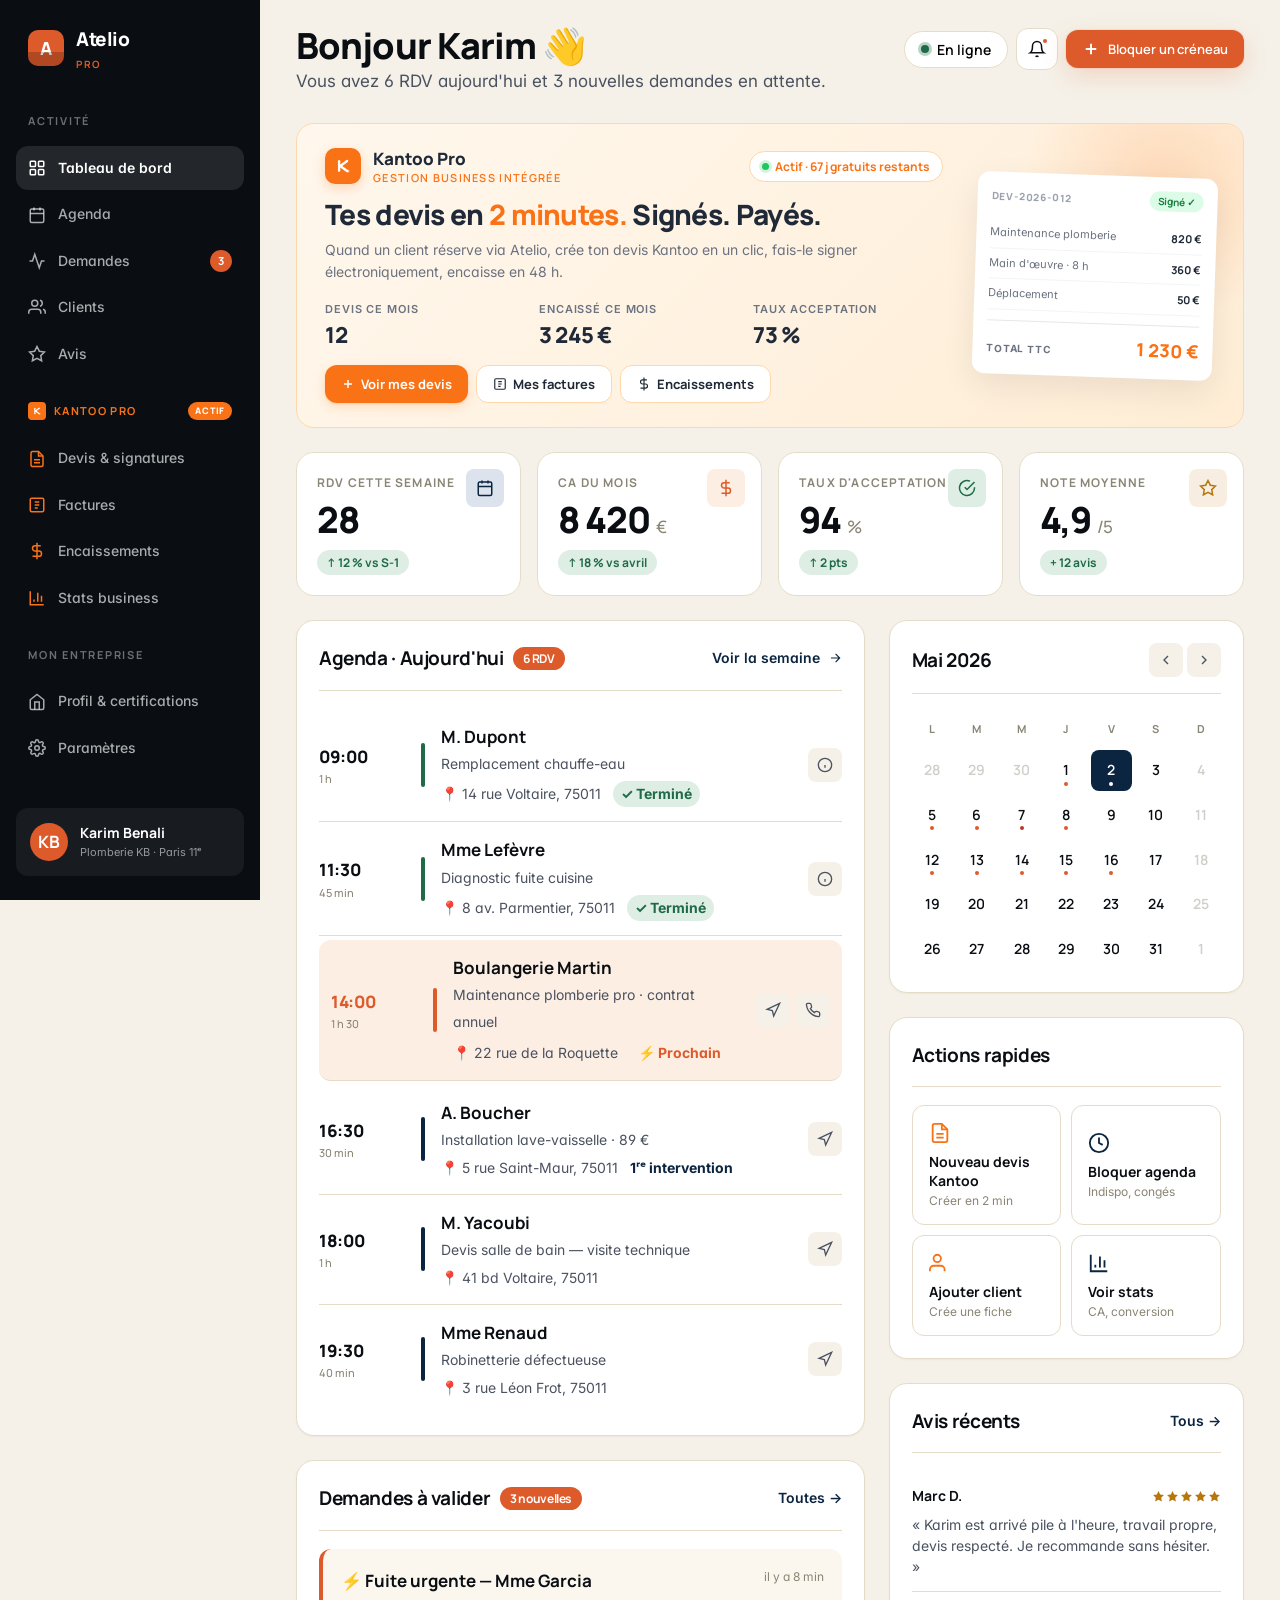
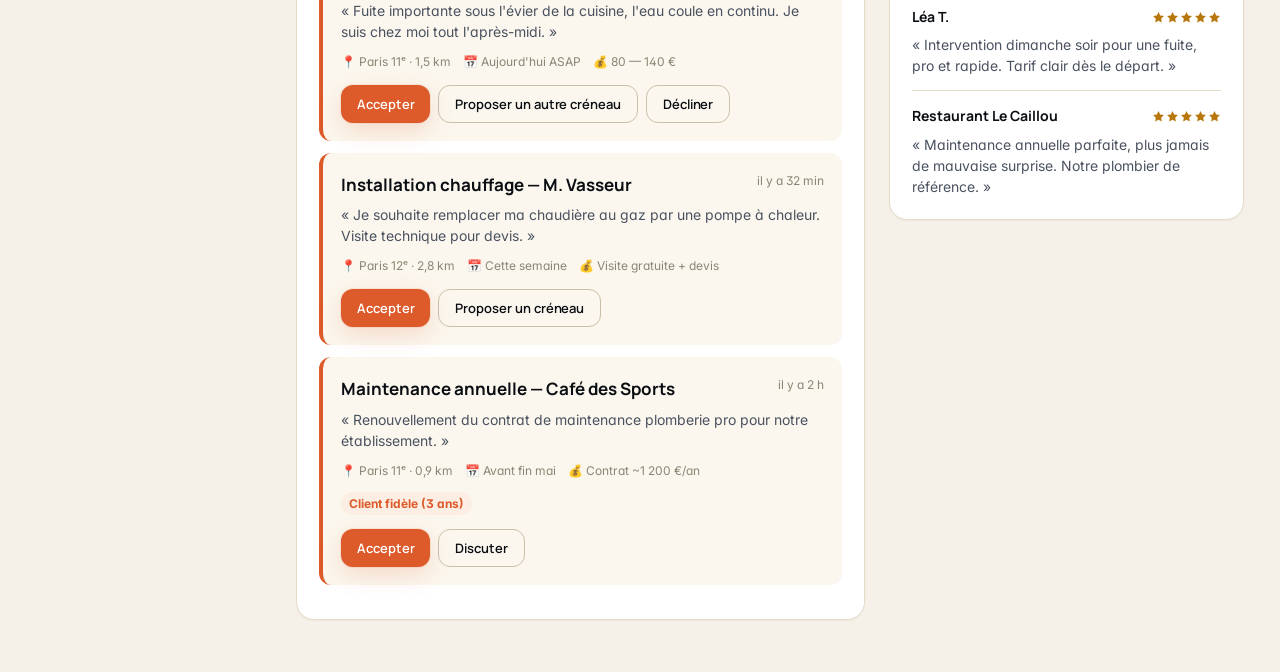
==== artisan.html @ ccecb1e1 "Add files via upload" ====
<!DOCTYPE html>
<html lang="fr">
<head>
  <meta charset="UTF-8">
  <meta name="viewport" content="width=device-width, initial-scale=1.0">
  <title>Tableau de bord · Plomberie KB · Atelio Pro</title>

  <link rel="stylesheet" href="styles.css">

  <link rel="icon" href="data:image/svg+xml,%3Csvg xmlns='http://www.w3.org/2000/svg' viewBox='0 0 32 32'%3E%3Crect width='32' height='32' rx='8' fill='%230B2440'/%3E%3Crect x='0' y='19' width='32' height='13' rx='0' fill='%23DD5A2A'/%3E%3Ctext x='16' y='22' font-family='sans-serif' font-size='18' font-weight='800' fill='white' text-anchor='middle'%3EA%3C/text%3E%3C/svg%3E">

  <style>
    /* ============================================================
       DASHBOARD ARTISAN V2 — design SaaS moderne 2026
       ============================================================ */
    body { background: var(--c-bg); }
    body::before { display: none; } /* Pas de grain sur dashboard */

    .pro-shell {
      display: grid;
      grid-template-columns: 260px 1fr;
      min-height: 100vh;
    }

    /* Sidebar pro — sombre, sophistiquée */
    .pro-sidebar {
      background: var(--c-text);
      color: rgba(255,255,255,0.85);
      padding: 24px 16px;
      position: sticky;
      top: 0;
      height: 100vh;
      overflow-y: auto;
      display: flex;
      flex-direction: column;
    }
    .pro-sidebar::-webkit-scrollbar { width: 6px; }
    .pro-sidebar::-webkit-scrollbar-track { background: rgba(255,255,255,0.03); }
    .pro-sidebar::-webkit-scrollbar-thumb { background: rgba(255,255,255,0.1); }

    .pro-logo {
      display: flex;
      align-items: center;
      gap: 12px;
      padding: 0 12px 24px;
      color: white;
      font-family: var(--font-head);
      font-weight: 800;
      font-size: var(--fs-lg);
      letter-spacing: -0.025em;
    }
    .pro-logo-mark {
      width: 36px;
      height: 36px;
      border-radius: 10px;
      background: var(--c-accent);
      display: grid;
      place-items: center;
      color: white;
      font-weight: 800;
      font-size: 18px;
      position: relative;
      overflow: hidden;
    }
    .pro-logo-mark::after {
      content: "";
      position: absolute;
      bottom: 0; left: 0; right: 0;
      height: 40%;
      background: rgba(0,0,0,0.2);
    }
    .pro-logo small {
      display: block;
      font-size: 10px;
      font-weight: 700;
      color: var(--c-accent);
      text-transform: uppercase;
      letter-spacing: 0.16em;
      margin-top: 2px;
    }

    .pro-nav { list-style: none; padding: 8px 0; }
    .pro-nav li a {
      display: flex;
      align-items: center;
      gap: 12px;
      padding: 11px 12px;
      border-radius: var(--r-md);
      color: rgba(255,255,255,0.65);
      font-size: var(--fs-sm);
      font-weight: 500;
      margin-bottom: 2px;
      transition: all var(--transition-fast);
      cursor: pointer;
    }
    .pro-nav li a:hover { background: rgba(255,255,255,0.06); color: white; }
    .pro-nav li a.active {
      background: rgba(255,255,255,0.1);
      color: white;
      font-weight: 600;
    }
    .pro-nav li a svg { width: 18px; height: 18px; flex-shrink: 0; }
    .pro-nav .pill-count {
      margin-left: auto;
      background: var(--c-accent);
      color: white;
      font-size: 11px;
      font-weight: 700;
      padding: 2px 8px;
      border-radius: var(--r-pill);
      font-family: var(--font-head);
    }

    .pro-nav-section {
      font-size: 11px;
      color: rgba(255,255,255,0.4);
      text-transform: uppercase;
      letter-spacing: 0.16em;
      padding: 16px 12px 8px;
      font-weight: 700;
      font-family: var(--font-head);
    }

    .pro-sidebar-footer {
      margin-top: auto;
      padding: 14px;
      background: rgba(255,255,255,0.06);
      border-radius: var(--r-md);
      display: flex;
      align-items: center;
      gap: 12px;
      cursor: pointer;
      transition: background var(--transition-fast);
    }
    .pro-sidebar-footer:hover { background: rgba(255,255,255,0.1); }
    .pro-sidebar-footer .avatar {
      width: 38px;
      height: 38px;
      background: var(--c-accent);
    }
    .pro-sidebar-footer .name {
      color: white;
      font-size: var(--fs-sm);
      font-weight: 700;
      font-family: var(--font-head);
    }
    .pro-sidebar-footer .company {
      color: rgba(255,255,255,0.55);
      font-size: 11px;
    }

    /* Main area */
    .pro-main {
      padding: 28px 36px;
      max-width: 1500px;
    }

    .pro-header {
      display: flex;
      justify-content: space-between;
      align-items: flex-start;
      margin-bottom: 28px;
      flex-wrap: wrap;
      gap: 16px;
    }
    .pro-header h1 {
      font-size: var(--fs-3xl);
      margin-bottom: 4px;
      letter-spacing: -0.025em;
    }
    .pro-header h1 .wave { font-family: var(--font-serif); font-style: normal; }
    .pro-header-sub { color: var(--c-text-soft); font-size: var(--fs-md); }

    .pro-header-actions { display: flex; gap: 8px; align-items: center; position: relative; }

    /* Status toggle */
    .pro-status-toggle {
      display: flex;
      align-items: center;
      gap: 8px;
      padding: 8px 16px;
      background: var(--c-surface);
      border: 1px solid var(--c-border);
      border-radius: var(--r-pill);
      font-size: var(--fs-sm);
      font-weight: 600;
      cursor: pointer;
      transition: all var(--transition-fast);
      font-family: var(--font-head);
    }
    .pro-status-toggle:hover { border-color: var(--c-success); }
    .pro-status-dot {
      width: 8px;
      height: 8px;
      border-radius: 50%;
      background: var(--c-success);
      position: relative;
    }
    .pro-status-dot::after {
      content: "";
      position: absolute;
      inset: -3px;
      border-radius: 50%;
      background: var(--c-success);
      opacity: 0.3;
      animation: pulse 2s ease-in-out infinite;
    }
    .pro-status-toggle.offline .pro-status-dot { background: var(--c-text-muted); }
    .pro-status-toggle.offline .pro-status-dot::after { display: none; }

    /* Notifications dropdown */
    .notif-btn {
      width: 42px;
      height: 42px;
      border-radius: var(--r-md);
      background: var(--c-surface);
      border: 1px solid var(--c-border);
      display: grid;
      place-items: center;
      cursor: pointer;
      position: relative;
      transition: all var(--transition-fast);
    }
    .notif-btn:hover { border-color: var(--c-primary); }
    .notif-btn svg { width: 18px; height: 18px; color: var(--c-text); }
    .notif-btn::after {
      content: "";
      position: absolute;
      top: 8px;
      right: 8px;
      width: 8px;
      height: 8px;
      background: var(--c-accent);
      border-radius: 50%;
      border: 2px solid var(--c-surface);
    }

    .notif-dropdown {
      position: absolute;
      top: 50px;
      right: 0;
      width: 360px;
      background: var(--c-surface);
      border: 1px solid var(--c-border);
      border-radius: var(--r-lg);
      box-shadow: var(--shadow-xl);
      padding: 8px;
      display: none;
      z-index: 50;
    }
    .notif-dropdown.open { display: block; animation: slideDown 200ms var(--ease); }
    @keyframes slideDown {
      from { opacity: 0; transform: translateY(-8px); }
      to { opacity: 1; transform: translateY(0); }
    }
    .notif-item {
      padding: 12px;
      border-radius: var(--r-sm);
      cursor: pointer;
      transition: background var(--transition-fast);
      display: flex;
      gap: 12px;
      align-items: flex-start;
    }
    .notif-item:hover { background: var(--c-bg); }
    .notif-icon {
      width: 32px; height: 32px;
      border-radius: 50%;
      background: var(--c-accent-soft);
      color: var(--c-accent);
      display: grid;
      place-items: center;
      flex-shrink: 0;
    }
    .notif-icon svg { width: 16px; height: 16px; }
    .notif-icon.success { background: var(--c-success-soft); color: var(--c-success); }
    .notif-icon.info { background: var(--c-primary-soft); color: var(--c-primary); }
    .notif-content { flex: 1; min-width: 0; }
    .notif-title { font-size: var(--fs-sm); font-weight: 600; }
    .notif-desc { font-size: 12px; color: var(--c-text-muted); }
    .notif-time { font-size: 11px; color: var(--c-text-muted); flex-shrink: 0; }
    .notif-divider { height: 1px; background: var(--c-border); margin: 4px; }
    .notif-footer {
      padding: 8px;
      text-align: center;
      font-size: var(--fs-sm);
      color: var(--c-primary);
      font-weight: 600;
      cursor: pointer;
      border-radius: var(--r-sm);
    }
    .notif-footer:hover { background: var(--c-bg); }

    /* KPI cards */
    .kpi-grid {
      display: grid;
      grid-template-columns: repeat(4, 1fr);
      gap: 16px;
      margin-bottom: 24px;
    }
    .kpi {
      background: var(--c-surface);
      border: 1px solid var(--c-border);
      border-radius: var(--r-lg);
      padding: 20px;
      position: relative;
      overflow: hidden;
      transition: all var(--transition-fast);
    }
    .kpi:hover { transform: translateY(-2px); box-shadow: var(--shadow-md); }
    .kpi-label {
      font-size: 12px;
      color: var(--c-text-muted);
      text-transform: uppercase;
      letter-spacing: 0.1em;
      font-weight: 700;
      margin-bottom: 8px;
      font-family: var(--font-head);
    }
    .kpi-value {
      font-family: var(--font-head);
      font-weight: 800;
      font-size: var(--fs-3xl);
      color: var(--c-text);
      line-height: 1.1;
      letter-spacing: -0.03em;
    }
    .kpi-value small {
      font-size: var(--fs-md);
      color: var(--c-text-muted);
      font-weight: 500;
      margin-left: 4px;
    }
    .kpi-trend {
      display: inline-flex;
      align-items: center;
      gap: 4px;
      margin-top: 10px;
      font-size: 12px;
      font-weight: 700;
      padding: 3px 10px;
      border-radius: var(--r-pill);
      font-family: var(--font-head);
    }
    .kpi-trend.up { color: var(--c-success); background: var(--c-success-soft); }
    .kpi-trend.down { color: var(--c-danger); background: rgba(184, 58, 42, 0.1); }
    .kpi-icon {
      position: absolute;
      top: 16px;
      right: 16px;
      width: 38px;
      height: 38px;
      border-radius: var(--r-sm);
      background: var(--c-primary-soft);
      color: var(--c-primary);
      display: grid;
      place-items: center;
    }
    .kpi-icon svg { width: 18px; height: 18px; }
    .kpi.accent .kpi-icon { background: var(--c-accent-soft); color: var(--c-accent); }
    .kpi.success .kpi-icon { background: var(--c-success-soft); color: var(--c-success); }
    .kpi.warning .kpi-icon { background: rgba(184, 119, 13, 0.12); color: var(--c-warning); }

    /* Two-col content */
    .pro-content {
      display: grid;
      grid-template-columns: 1.6fr 1fr;
      gap: 24px;
    }

    .panel {
      background: var(--c-surface);
      border: 1px solid var(--c-border);
      border-radius: var(--r-lg);
      padding: 22px;
      margin-bottom: 24px;
      box-shadow: var(--shadow-xs);
    }
    .panel-header {
      display: flex;
      justify-content: space-between;
      align-items: center;
      margin-bottom: 18px;
      padding-bottom: 16px;
      border-bottom: 1px solid var(--c-border);
    }
    .panel-title {
      font-family: var(--font-head);
      font-weight: 700;
      font-size: var(--fs-lg);
      display: flex;
      align-items: center;
      gap: 10px;
      letter-spacing: -0.02em;
    }
    .panel-title .badge {
      background: var(--c-accent);
      color: white;
      padding: 2px 10px;
      font-size: 12px;
      font-weight: 700;
      border-radius: var(--r-pill);
      font-family: var(--font-head);
    }

    /* Agenda timeline */
    .agenda-item {
      display: grid;
      grid-template-columns: 86px 4px 1fr auto;
      gap: 16px;
      align-items: center;
      padding: 14px 0;
      border-bottom: 1px solid var(--c-border);
      transition: padding var(--transition-fast);
    }
    .agenda-item:last-child { border-bottom: none; }
    .agenda-item:hover { padding-left: 8px; }
    .agenda-time {
      font-family: var(--font-head);
      font-weight: 800;
      color: var(--c-text);
      font-size: var(--fs-md);
      letter-spacing: -0.02em;
    }
    .agenda-time small {
      display: block;
      font-size: 11px;
      color: var(--c-text-muted);
      font-weight: 500;
      letter-spacing: normal;
    }
    .agenda-bar { width: 4px; background: var(--c-primary); border-radius: 2px; height: 44px; }
    .agenda-bar.urgent { background: var(--c-accent); }
    .agenda-bar.done { background: var(--c-success); }
    .agenda-info strong {
      display: block;
      font-size: var(--fs-md);
      font-family: var(--font-head);
    }
    .agenda-info span { color: var(--c-text-soft); font-size: var(--fs-sm); }
    .agenda-info .meta {
      display: flex;
      gap: 12px;
      margin-top: 4px;
      font-size: 12px;
      color: var(--c-text-muted);
      flex-wrap: wrap;
    }
    .agenda-info .meta span { display: inline-flex; align-items: center; gap: 4px; }
    .agenda-info .meta .done-tag {
      color: var(--c-success);
      font-weight: 700;
      background: var(--c-success-soft);
      padding: 2px 8px;
      border-radius: var(--r-pill);
    }
    .agenda-info .meta .next-tag {
      color: var(--c-accent);
      font-weight: 700;
      background: var(--c-accent-soft);
      padding: 2px 8px;
      border-radius: var(--r-pill);
    }
    .agenda-action { display: flex; gap: 6px; }
    .icon-btn {
      width: 34px;
      height: 34px;
      border-radius: var(--r-sm);
      background: var(--c-bg);
      color: var(--c-text-soft);
      display: grid;
      place-items: center;
      cursor: pointer;
      transition: all var(--transition-fast);
      border: 1px solid transparent;
    }
    .icon-btn:hover { background: var(--c-primary); color: white; transform: translateY(-1px); }
    .icon-btn svg { width: 16px; height: 16px; }

    .agenda-next {
      background: var(--c-accent-soft);
      border-radius: var(--r-md);
      padding-left: 12px !important;
      padding-right: 12px !important;
      margin: 4px 0;
    }
    .agenda-next .agenda-time { color: var(--c-accent); }

    /* Demandes entrantes */
    .request {
      padding: 18px;
      background: var(--c-surface-warm);
      border-radius: var(--r-md);
      margin-bottom: 12px;
      border-left: 4px solid var(--c-accent);
      transition: all var(--transition-fast);
    }
    .request.removing {
      transform: translateX(-100%);
      opacity: 0;
      max-height: 0;
      padding-top: 0;
      padding-bottom: 0;
      margin: 0;
    }
    .request-header {
      display: flex;
      justify-content: space-between;
      gap: 12px;
      margin-bottom: 6px;
    }
    .request-title { font-family: var(--font-head); font-weight: 700; font-size: var(--fs-md); }
    .request-time { font-size: 12px; color: var(--c-text-muted); white-space: nowrap; }
    .request-detail { color: var(--c-text-soft); font-size: var(--fs-sm); margin-bottom: 10px; line-height: 1.5; }
    .request-meta {
      display: flex;
      gap: 12px;
      font-size: 12px;
      color: var(--c-text-muted);
      margin-bottom: 14px;
      flex-wrap: wrap;
    }
    .request-meta span { display: inline-flex; align-items: center; gap: 4px; }
    .request-meta .loyal { color: var(--c-accent); font-weight: 700; background: var(--c-accent-soft); padding: 2px 8px; border-radius: var(--r-pill); }
    .request-actions { display: flex; gap: 8px; flex-wrap: wrap; }

    /* Mini calendar */
    .mini-cal-grid {
      display: grid;
      grid-template-columns: repeat(7, 1fr);
      gap: 4px;
    }
    .mini-cal-head {
      text-align: center;
      font-size: 11px;
      color: var(--c-text-muted);
      font-weight: 700;
      text-transform: uppercase;
      padding: 8px 0;
      font-family: var(--font-head);
    }
    .mini-cal-day {
      aspect-ratio: 1;
      display: grid;
      place-items: center;
      border-radius: var(--r-sm);
      font-size: var(--fs-sm);
      font-weight: 600;
      cursor: pointer;
      position: relative;
      transition: all var(--transition-fast);
      font-family: var(--font-head);
    }
    .mini-cal-day:hover { background: var(--c-bg); transform: scale(1.05); }
    .mini-cal-day.today { background: var(--c-primary); color: white; }
    .mini-cal-day.today:hover { background: var(--c-primary-hover); }
    .mini-cal-day.muted { color: var(--c-text-muted); opacity: 0.4; }
    .mini-cal-day.has-rdv::after {
      content: "";
      position: absolute;
      bottom: 5px;
      width: 4px;
      height: 4px;
      border-radius: 50%;
      background: var(--c-accent);
    }
    .mini-cal-day.today.has-rdv::after { background: white; }
    .mini-cal-day.full::after { background: var(--c-danger); }

    /* Reviews */
    .review {
      padding: 14px 0;
      border-bottom: 1px solid var(--c-border);
    }
    .review:last-child { border-bottom: none; padding-bottom: 0; }
    .review:first-child { padding-top: 0; }
    .review-header {
      display: flex;
      justify-content: space-between;
      align-items: center;
      margin-bottom: 6px;
    }
    .review-author { font-weight: 700; font-size: var(--fs-sm); font-family: var(--font-head); }
    .review-stars { display: flex; gap: 1px; color: var(--c-warning); }
    .review-stars svg { width: 13px; height: 13px; fill: currentColor; }
    .review-text { color: var(--c-text-soft); font-size: var(--fs-sm); line-height: 1.5; }

    /* Quick actions */
    .quick-actions {
      display: grid;
      grid-template-columns: repeat(2, 1fr);
      gap: 10px;
    }
    .qa-btn {
      padding: 16px;
      border: 1px solid var(--c-border);
      border-radius: var(--r-md);
      background: var(--c-surface);
      cursor: pointer;
      transition: all var(--transition-fast);
      text-align: left;
      font-family: var(--font-body);
    }
    .qa-btn:hover {
      border-color: var(--c-primary);
      transform: translateY(-2px);
      box-shadow: var(--shadow-sm);
      background: var(--c-bg);
    }
    .qa-btn svg { width: 22px; height: 22px; color: var(--c-primary); margin-bottom: 8px; }
    .qa-btn strong {
      display: block;
      font-size: var(--fs-sm);
      margin-bottom: 2px;
      font-family: var(--font-head);
      color: var(--c-text);
    }
    .qa-btn span { color: var(--c-text-muted); font-size: 12px; }

    /* Modal "bloquer un créneau" */
    .modal-overlay {
      position: fixed;
      inset: 0;
      background: rgba(10, 14, 19, 0.6);
      backdrop-filter: blur(8px);
      z-index: 100;
      display: none;
      align-items: center;
      justify-content: center;
      padding: 24px;
    }
    .modal-overlay.open { display: flex; animation: fadeIn 200ms var(--ease); }
    @keyframes fadeIn { from { opacity: 0; } to { opacity: 1; } }

    .modal {
      background: var(--c-surface);
      border-radius: var(--r-xl);
      max-width: 500px;
      width: 100%;
      max-height: 90vh;
      overflow-y: auto;
      box-shadow: var(--shadow-xl);
      animation: slideUp 300ms var(--ease-spring);
      padding: 32px;
    }
    @keyframes slideUp {
      from { transform: translateY(40px); opacity: 0; }
      to { transform: translateY(0); opacity: 1; }
    }

    .modal h3 {
      font-size: var(--fs-2xl);
      letter-spacing: -0.025em;
      margin-bottom: 8px;
    }
    .modal .modal-subtitle { color: var(--c-text-soft); margin-bottom: 24px; }

    .form-group { margin-bottom: 16px; }
    .form-group label {
      display: block;
      font-weight: 600;
      font-size: var(--fs-sm);
      margin-bottom: 6px;
      color: var(--c-text);
      font-family: var(--font-head);
    }
    .form-group input,
    .form-group textarea,
    .form-group select {
      width: 100%;
      padding: 12px 14px;
      border: 1px solid var(--c-border);
      border-radius: var(--r-md);
      background: var(--c-surface);
      font-size: var(--fs-md);
      transition: all var(--transition-fast);
    }
    .form-group input:focus,
    .form-group textarea:focus,
    .form-group select:focus {
      border-color: var(--c-primary);
      outline: none;
      box-shadow: 0 0 0 3px var(--c-primary-soft);
    }
    .form-row { display: grid; grid-template-columns: 1fr 1fr; gap: 12px; }

    .modal-actions {
      display: flex;
      gap: 12px;
      justify-content: flex-end;
      margin-top: 24px;
      padding-top: 20px;
      border-top: 1px solid var(--c-border);
    }

    /* Demo banner */
    .demo-banner {
      background: var(--c-text);
      color: white;
      padding: 8px 16px;
      text-align: center;
      font-size: 12px;
      font-weight: 500;
    }
    .demo-banner strong { color: var(--c-accent); }

    /* Responsive */
    @media (max-width: 1100px) {
      .pro-shell { grid-template-columns: 1fr; }
      .pro-sidebar { position: static; height: auto; flex-direction: column; }
      .pro-sidebar-footer { margin-top: 16px; }
      .kpi-grid { grid-template-columns: repeat(2, 1fr); }
      .pro-content { grid-template-columns: 1fr; }
      .pro-main { padding: 20px; }
    }

    /* ============================================================
       KANTOO PRO — module gestion intégré (devis, factures, paiements)
       Marque distincte mais cohérente : orange Kantoo #F97316
       ============================================================ */
    :root {
      --kantoo-orange: #F97316;
      --kantoo-orange-hover: #EA580C;
      --kantoo-orange-soft: #FFF7ED;
      --kantoo-dark: #1F2937;
    }

    /* Logo Kantoo (K stylisé) */
    .kantoo-mark {
      width: 28px;
      height: 28px;
      border-radius: 8px;
      background: var(--kantoo-orange);
      display: grid;
      place-items: center;
      flex-shrink: 0;
      position: relative;
    }
    .kantoo-mark svg { width: 18px; height: 18px; }

    .kantoo-logo {
      display: inline-flex;
      align-items: center;
      gap: 8px;
      font-family: var(--font-head);
      font-weight: 800;
      font-size: 15px;
      color: var(--kantoo-dark);
      letter-spacing: -0.025em;
    }

    /* Section header dans la sidebar (avec logo Kantoo) */
    .pro-nav-section.kantoo {
      display: flex;
      align-items: center;
      gap: 8px;
      color: var(--kantoo-orange);
      letter-spacing: 0.12em;
      padding: 16px 12px 8px;
      font-weight: 700;
    }
    .pro-nav-section.kantoo .kantoo-mark {
      width: 18px;
      height: 18px;
      border-radius: 4px;
    }
    .pro-nav-section.kantoo .kantoo-mark svg { width: 12px; height: 12px; }
    .pro-nav-section.kantoo .badge-active {
      margin-left: auto;
      background: var(--kantoo-orange);
      color: white;
      font-size: 9px;
      font-weight: 800;
      padding: 2px 7px;
      border-radius: var(--r-pill);
      letter-spacing: 0.08em;
    }

    /* Items de nav Kantoo : petit liseré orange */
    .pro-nav li.kantoo-item a {
      position: relative;
    }
    .pro-nav li.kantoo-item a:hover {
      background: rgba(249, 115, 22, 0.1);
    }
    .pro-nav li.kantoo-item a svg.icon-main {
      color: var(--kantoo-orange);
    }
    .pro-nav li.kantoo-item a .ext-icon {
      width: 12px;
      height: 12px;
      margin-left: auto;
      color: rgba(255,255,255,0.4);
      flex-shrink: 0;
    }

    /* Hero card Kantoo Pro */
    .kantoo-hero {
      background: linear-gradient(135deg, #FFF7ED 0%, #FFEDD5 100%);
      border: 1px solid #FED7AA;
      border-radius: var(--r-lg);
      padding: 24px 28px;
      margin-bottom: 24px;
      position: relative;
      overflow: hidden;
    }
    .kantoo-hero::before {
      content: "";
      position: absolute;
      top: -80px;
      right: -60px;
      width: 280px;
      height: 280px;
      background: radial-gradient(circle, rgba(249, 115, 22, 0.18), transparent 70%);
      pointer-events: none;
    }

    .kantoo-hero-grid {
      display: grid;
      grid-template-columns: 1.5fr auto;
      gap: 32px;
      align-items: center;
      position: relative;
    }

    .kantoo-hero-header {
      display: flex;
      align-items: center;
      gap: 12px;
      margin-bottom: 14px;
    }
    .kantoo-hero-header .kantoo-mark {
      width: 36px;
      height: 36px;
      border-radius: 10px;
      box-shadow: 0 4px 12px rgba(249, 115, 22, 0.25);
    }
    .kantoo-hero-header .kantoo-mark svg { width: 22px; height: 22px; }
    .kantoo-hero-header .kantoo-title {
      font-family: var(--font-head);
      font-weight: 800;
      font-size: var(--fs-md);
      color: var(--kantoo-dark);
      line-height: 1.2;
    }
    .kantoo-hero-header .kantoo-title small {
      display: block;
      font-size: 11px;
      font-weight: 600;
      color: var(--kantoo-orange);
      text-transform: uppercase;
      letter-spacing: 0.12em;
      margin-top: 2px;
    }
    .kantoo-active-badge {
      margin-left: auto;
      display: inline-flex;
      align-items: center;
      gap: 6px;
      background: white;
      border: 1px solid #FED7AA;
      color: var(--kantoo-orange);
      padding: 5px 12px;
      border-radius: var(--r-pill);
      font-size: 12px;
      font-weight: 700;
      font-family: var(--font-head);
    }
    .kantoo-active-badge .dot {
      width: 7px;
      height: 7px;
      background: #22C55E;
      border-radius: 50%;
      box-shadow: 0 0 0 3px rgba(34, 197, 94, 0.2);
    }

    .kantoo-hero h3 {
      font-family: var(--font-head);
      font-weight: 800;
      font-size: var(--fs-2xl);
      color: var(--kantoo-dark);
      letter-spacing: -0.025em;
      line-height: 1.15;
      margin-bottom: 8px;
    }
    .kantoo-hero h3 .accent { color: var(--kantoo-orange); }
    .kantoo-hero p {
      color: #6B7280;
      font-size: var(--fs-sm);
      margin-bottom: 18px;
    }

    .kantoo-mini-stats {
      display: flex;
      gap: 24px;
      margin-bottom: 18px;
    }
    .kantoo-mini-stat {
      flex: 1;
    }
    .kantoo-mini-stat-label {
      font-size: 11px;
      color: #6B7280;
      text-transform: uppercase;
      letter-spacing: 0.08em;
      font-weight: 600;
      margin-bottom: 4px;
    }
    .kantoo-mini-stat-value {
      font-family: var(--font-head);
      font-weight: 800;
      font-size: var(--fs-xl);
      color: var(--kantoo-dark);
      letter-spacing: -0.02em;
      line-height: 1.1;
    }

    .kantoo-actions {
      display: flex;
      gap: 8px;
      flex-wrap: wrap;
    }
    .kantoo-btn {
      display: inline-flex;
      align-items: center;
      gap: 6px;
      padding: 9px 16px;
      border-radius: var(--r-md);
      font-family: var(--font-head);
      font-weight: 700;
      font-size: 13px;
      cursor: pointer;
      transition: all var(--transition-fast);
      border: none;
      text-decoration: none;
    }
    .kantoo-btn-primary {
      background: var(--kantoo-orange);
      color: white;
      box-shadow: 0 1px 2px rgba(249, 115, 22, 0.2), 0 4px 12px rgba(249, 115, 22, 0.18);
    }
    .kantoo-btn-primary:hover {
      background: var(--kantoo-orange-hover);
      color: white;
      transform: translateY(-1px);
    }
    .kantoo-btn-ghost {
      background: white;
      color: var(--kantoo-dark);
      border: 1px solid #FED7AA;
    }
    .kantoo-btn-ghost:hover {
      background: var(--kantoo-orange-soft);
      color: var(--kantoo-orange);
      border-color: var(--kantoo-orange);
    }
    .kantoo-btn svg { width: 14px; height: 14px; }

    /* Mockup right side : aperçu d'un devis Kantoo */
    .kantoo-hero-mockup {
      background: white;
      border-radius: var(--r-md);
      padding: 14px;
      box-shadow: 0 12px 32px rgba(0, 0, 0, 0.08);
      width: 240px;
      transform: rotate(2deg);
      transition: transform var(--transition);
    }
    .kantoo-hero-mockup:hover { transform: rotate(0deg); }
    .kantoo-mockup-header {
      display: flex;
      justify-content: space-between;
      align-items: center;
      margin-bottom: 12px;
    }
    .kantoo-mockup-id {
      font-family: var(--font-head);
      font-size: 10px;
      font-weight: 800;
      color: #9CA3AF;
      letter-spacing: 0.08em;
    }
    .kantoo-mockup-status {
      background: #DCFCE7;
      color: #15803D;
      font-size: 10px;
      font-weight: 700;
      padding: 2px 8px;
      border-radius: var(--r-pill);
      font-family: var(--font-head);
    }
    .kantoo-mockup-line {
      display: flex;
      justify-content: space-between;
      padding: 6px 0;
      font-size: 11px;
      border-bottom: 1px solid #F3F4F6;
    }
    .kantoo-mockup-line:last-child { border-bottom: none; }
    .kantoo-mockup-line span:first-child { color: #6B7280; }
    .kantoo-mockup-line span:last-child { font-weight: 700; color: var(--kantoo-dark); font-family: var(--font-head); }
    .kantoo-mockup-total {
      margin-top: 10px;
      padding-top: 10px;
      border-top: 1px solid #E5E7EB;
      display: flex;
      justify-content: space-between;
      align-items: baseline;
    }
    .kantoo-mockup-total span:first-child { font-size: 10px; color: #6B7280; text-transform: uppercase; letter-spacing: 0.08em; font-weight: 700; }
    .kantoo-mockup-total span:last-child {
      font-family: var(--font-head);
      font-weight: 800;
      font-size: 18px;
      color: var(--kantoo-orange);
    }

    /* Bridge note — explique la connexion Atelio → Kantoo */
    .bridge-note {
      display: inline-flex;
      align-items: center;
      gap: 8px;
      background: var(--c-surface);
      border: 1px solid var(--c-border);
      padding: 6px 14px;
      border-radius: var(--r-pill);
      font-size: 12px;
      color: var(--c-text-soft);
      margin-bottom: 16px;
    }
    .bridge-note strong { color: var(--c-text); font-family: var(--font-head); }
    .bridge-note .arrow {
      width: 16px;
      height: 16px;
      color: var(--kantoo-orange);
    }

    @media (max-width: 900px) {
      .kantoo-hero { padding: 20px; }
      .kantoo-hero-grid { grid-template-columns: 1fr; gap: 20px; }
      .kantoo-hero-mockup { transform: none; width: 100%; max-width: 280px; margin: 0 auto; }
      .kantoo-mini-stats { gap: 16px; }
    }

    /* ============================================================
       SYSTÈME DE VUES — switching entre Atelio dashboard et pages Kantoo
       ============================================================ */
    .view { display: none; }
    .view.active { display: block; animation: viewFade 240ms var(--ease); }
    @keyframes viewFade {
      from { opacity: 0; transform: translateY(8px); }
      to { opacity: 1; transform: translateY(0); }
    }

    /* ============================================================
       PAGES KANTOO — devis, factures, paiements, stats
       Recopiées depuis app/(dashboard)/*/page.tsx, en HTML statique
       ============================================================ */

    .k-page {
      max-width: 1100px;
      margin: 0 auto;
    }

    .k-page-header {
      display: flex;
      justify-content: space-between;
      align-items: flex-start;
      gap: 16px;
      margin-bottom: 24px;
      flex-wrap: wrap;
    }
    .k-page-header h1 {
      font-family: var(--font-head);
      font-weight: 800;
      font-size: var(--fs-3xl);
      color: var(--kantoo-dark);
      letter-spacing: -0.025em;
      margin-bottom: 4px;
    }
    .k-page-header .count {
      color: #9CA3AF;
      font-size: var(--fs-sm);
    }
    .k-page-header-actions {
      display: flex;
      gap: 8px;
      align-items: center;
      flex-wrap: wrap;
    }

    /* Kantoo buttons — same orange as before */
    .k-btn {
      display: inline-flex;
      align-items: center;
      justify-content: center;
      gap: 8px;
      padding: 10px 18px;
      border-radius: var(--r-md);
      font-family: var(--font-head);
      font-weight: 700;
      font-size: 13px;
      cursor: pointer;
      transition: all var(--transition-fast);
      border: none;
      text-decoration: none;
      white-space: nowrap;
    }
    .k-btn-primary {
      background: var(--kantoo-orange);
      color: white;
      box-shadow: 0 1px 2px rgba(249, 115, 22, 0.2), 0 4px 12px rgba(249, 115, 22, 0.18);
    }
    .k-btn-primary:hover {
      background: var(--kantoo-orange-hover);
      color: white;
      transform: translateY(-1px);
    }
    .k-btn-ghost {
      background: white;
      color: #6B7280;
      border: 1px solid #E5E7EB;
      box-shadow: 0 1px 2px rgba(0,0,0,0.04);
    }
    .k-btn-ghost:hover {
      background: #F9FAFB;
      color: var(--kantoo-dark);
    }
    .k-btn svg { width: 14px; height: 14px; }

    /* Kantoo search bar */
    .k-search {
      position: relative;
      margin-bottom: 12px;
    }
    .k-search svg {
      position: absolute;
      left: 14px;
      top: 50%;
      transform: translateY(-50%);
      width: 16px;
      height: 16px;
      color: #9CA3AF;
      pointer-events: none;
    }
    .k-search input {
      width: 100%;
      padding: 12px 16px 12px 40px;
      border: 1px solid #E5E7EB;
      border-radius: var(--r-md);
      background: white;
      font-size: 14px;
      box-shadow: 0 1px 2px rgba(0,0,0,0.04);
      outline: none;
      transition: all var(--transition-fast);
      font-family: inherit;
    }
    .k-search input:focus {
      border-color: var(--kantoo-orange);
      box-shadow: 0 0 0 3px rgba(249, 115, 22, 0.15);
    }
    .k-search input::placeholder { color: #9CA3AF; }

    /* Kantoo filter pills */
    .k-filters {
      display: flex;
      gap: 8px;
      overflow-x: auto;
      padding-bottom: 4px;
      margin-bottom: 16px;
    }
    .k-filter {
      flex-shrink: 0;
      display: inline-flex;
      align-items: center;
      gap: 6px;
      padding: 7px 14px;
      border-radius: var(--r-pill);
      background: white;
      border: 1px solid #E5E7EB;
      font-size: 13px;
      font-weight: 500;
      color: #6B7280;
      cursor: pointer;
      transition: all var(--transition-fast);
      font-family: inherit;
    }
    .k-filter:hover { background: #F9FAFB; }
    .k-filter.active {
      background: var(--kantoo-orange);
      color: white;
      border-color: var(--kantoo-orange);
      box-shadow: 0 1px 2px rgba(249, 115, 22, 0.15);
    }
    .k-filter .pill-count {
      padding: 1px 7px;
      border-radius: var(--r-pill);
      background: #F3F4F6;
      color: #6B7280;
      font-size: 10px;
      font-weight: 700;
    }
    .k-filter.active .pill-count { background: rgba(255,255,255,0.25); color: white; }

    /* Kantoo summary cards (Factures + Paiements pages) */
    .k-summary-grid {
      display: grid;
      grid-template-columns: repeat(3, 1fr);
      gap: 12px;
      margin-bottom: 16px;
    }
    .k-summary-card {
      padding: 14px 18px;
      border-radius: var(--r-lg);
    }
    .k-summary-card.green { background: #F0FDF4; }
    .k-summary-card.blue  { background: #EFF6FF; }
    .k-summary-card.amber { background: #FFFBEB; }
    .k-summary-card.rose  { background: #FFF1F2; }
    .k-summary-card.sky   { background: #F0F9FF; }
    .k-summary-label {
      font-size: 11px;
      font-weight: 700;
      text-transform: uppercase;
      letter-spacing: 0.06em;
      color: #9CA3AF;
    }
    .k-summary-value {
      font-family: var(--font-head);
      font-weight: 800;
      font-size: var(--fs-xl);
      letter-spacing: -0.02em;
      margin-top: 4px;
      font-variant-numeric: tabular-nums;
    }
    .k-summary-card.green .k-summary-value { color: #16A34A; }
    .k-summary-card.blue  .k-summary-value { color: #2563EB; }
    .k-summary-card.amber .k-summary-value { color: #D97706; }
    .k-summary-card.rose  .k-summary-value { color: #E11D48; }
    .k-summary-card.sky   .k-summary-value { color: #0284C7; }

    /* Kantoo metric cards (paiements page — with icon) */
    .k-metric-grid {
      display: grid;
      grid-template-columns: repeat(3, 1fr);
      gap: 14px;
      margin-bottom: 20px;
    }
    .k-metric {
      display: flex;
      align-items: center;
      gap: 14px;
      padding: 16px 18px;
      border-radius: var(--r-lg);
    }
    .k-metric.green { background: #F0FDF4; }
    .k-metric.blue  { background: #EFF6FF; }
    .k-metric.amber { background: #FFFBEB; }
    .k-metric-icon {
      width: 42px;
      height: 42px;
      border-radius: var(--r-md);
      background: white;
      display: grid;
      place-items: center;
      flex-shrink: 0;
      box-shadow: 0 1px 2px rgba(0,0,0,0.04);
    }
    .k-metric-icon svg { width: 18px; height: 18px; }
    .k-metric.green .k-metric-icon svg { color: #16A34A; }
    .k-metric.blue  .k-metric-icon svg { color: #2563EB; }
    .k-metric.amber .k-metric-icon svg { color: #D97706; }
    .k-metric-info { min-width: 0; }
    .k-metric-info p:nth-child(1) {
      font-size: 11px;
      font-weight: 700;
      text-transform: uppercase;
      letter-spacing: 0.06em;
      color: #9CA3AF;
    }
    .k-metric-info p:nth-child(2) {
      font-family: var(--font-head);
      font-weight: 800;
      font-size: var(--fs-xl);
      letter-spacing: -0.02em;
      margin-top: 2px;
      font-variant-numeric: tabular-nums;
    }
    .k-metric.green .k-metric-info p:nth-child(2) { color: #16A34A; }
    .k-metric.blue  .k-metric-info p:nth-child(2) { color: #2563EB; }
    .k-metric.amber .k-metric-info p:nth-child(2) { color: #D97706; }
    .k-metric-info p:nth-child(3) {
      font-size: 11px;
      color: #9CA3AF;
      margin-top: 2px;
    }

    /* Kantoo card / table container */
    .k-card {
      background: white;
      border-radius: var(--r-lg);
      box-shadow: 0 1px 3px rgba(0,0,0,0.04), 0 1px 2px rgba(0,0,0,0.02);
      overflow: hidden;
    }
    .k-card-header {
      padding: 14px 20px;
      border-bottom: 1px solid #F3F4F6;
      font-family: var(--font-head);
      font-weight: 700;
      font-size: 14px;
      color: var(--kantoo-dark);
    }

    /* Kantoo data table */
    .k-table {
      width: 100%;
      border-collapse: collapse;
    }
    .k-table thead tr {
      background: #F9FAFB;
      border-bottom: 1px solid #F3F4F6;
    }
    .k-table th {
      padding: 12px 20px;
      text-align: left;
      font-size: 11px;
      font-weight: 700;
      text-transform: uppercase;
      letter-spacing: 0.06em;
      color: #9CA3AF;
    }
    .k-table tbody tr {
      border-bottom: 1px solid #F3F4F6;
      transition: background var(--transition-fast);
      cursor: pointer;
    }
    .k-table tbody tr:nth-child(even) { background: #FAFAFA; }
    .k-table tbody tr:hover { background: #FFF7ED; }
    .k-table tbody tr:last-child { border-bottom: none; }
    .k-table td {
      padding: 14px 20px;
      font-size: 13px;
      color: #374151;
    }
    .k-table td.mono {
      font-family: ui-monospace, monospace;
      font-size: 11px;
      color: #9CA3AF;
    }
    .k-table td.client strong {
      display: block;
      color: var(--kantoo-dark);
      font-weight: 700;
      font-size: 13px;
    }
    .k-table td.client small {
      color: #9CA3AF;
      font-size: 11px;
      font-family: ui-monospace, monospace;
    }
    .k-table td.amount {
      font-family: var(--font-head);
      font-weight: 700;
      color: var(--kantoo-dark);
      font-variant-numeric: tabular-nums;
    }
    .k-table td.date { color: #9CA3AF; font-size: 12px; }

    /* Kantoo status badges (mimics components/ui/Badge) */
    .k-badge {
      display: inline-flex;
      align-items: center;
      gap: 6px;
      padding: 4px 10px;
      border-radius: var(--r-pill);
      font-size: 11px;
      font-weight: 600;
    }
    .k-badge::before {
      content: "";
      width: 6px;
      height: 6px;
      border-radius: 50%;
      background: currentColor;
    }
    .k-badge.brouillon  { background: #F3F4F6; color: #6B7280; }
    .k-badge.en_attente { background: #FFFBEB; color: #B45309; }
    .k-badge.accepte    { background: #F0FDF4; color: #15803D; }
    .k-badge.refuse     { background: #FEF2F2; color: #DC2626; }
    .k-badge.paye       { background: #EFF6FF; color: #1D4ED8; }
    .k-badge.envoyee    { background: #F0F9FF; color: #0369A1; }
    .k-badge.en_retard  { background: #FFF1F2; color: #BE123C; }

    /* Type pill (paiements: facture / devis) */
    .k-type-pill {
      display: inline-flex;
      align-items: center;
      gap: 5px;
      padding: 3px 9px;
      border-radius: var(--r-pill);
      font-size: 11px;
      font-weight: 500;
    }
    .k-type-pill.facture { background: #EFF6FF; color: #1D4ED8; }
    .k-type-pill.devis   { background: #FFF7ED; color: #C2410C; }
    .k-type-pill svg { width: 11px; height: 11px; }

    /* Action button inline (Relancer) */
    .k-relancer-btn {
      display: inline-flex;
      align-items: center;
      gap: 4px;
      padding: 5px 10px;
      border-radius: var(--r-sm);
      background: #FFFBEB;
      border: 1px solid #FDE68A;
      color: #B45309;
      font-size: 11px;
      font-weight: 600;
      cursor: pointer;
      transition: all var(--transition-fast);
      font-family: inherit;
    }
    .k-relancer-btn:hover { background: #FEF3C7; }
    .k-relancer-btn svg { width: 11px; height: 11px; }

    .k-link-btn {
      display: inline-flex;
      align-items: center;
      gap: 4px;
      padding: 5px 10px;
      border-radius: var(--r-sm);
      background: white;
      border: 1px solid #E5E7EB;
      color: #6B7280;
      font-size: 11px;
      font-weight: 600;
      cursor: pointer;
      transition: all var(--transition-fast);
      font-family: inherit;
    }
    .k-link-btn:hover { background: #F9FAFB; color: var(--kantoo-dark); }
    .k-link-btn svg { width: 11px; height: 11px; }

    .k-icon-btn {
      width: 30px;
      height: 30px;
      border-radius: var(--r-sm);
      display: grid;
      place-items: center;
      color: #9CA3AF;
      cursor: pointer;
      border: none;
      background: transparent;
      transition: all var(--transition-fast);
    }
    .k-icon-btn:hover { background: #F3F4F6; color: var(--kantoo-dark); }
    .k-icon-btn svg { width: 14px; height: 14px; }

    /* Kantoo dashboard (stats) — KPI cards */
    .k-stats-grid {
      display: grid;
      grid-template-columns: repeat(4, 1fr);
      gap: 14px;
      margin-bottom: 24px;
    }
    .k-stat-card {
      background: white;
      border-radius: var(--r-lg);
      padding: 18px;
      box-shadow: 0 1px 3px rgba(0,0,0,0.04);
      transition: all var(--transition-fast);
    }
    .k-stat-card:hover { transform: translateY(-2px); box-shadow: 0 4px 12px rgba(0,0,0,0.06); }
    .k-stat-icon {
      width: 36px;
      height: 36px;
      border-radius: var(--r-md);
      display: grid;
      place-items: center;
      margin-bottom: 12px;
    }
    .k-stat-icon svg { width: 18px; height: 18px; }
    .k-stat-card.blue   .k-stat-icon { background: #EFF6FF; color: #2563EB; }
    .k-stat-card.amber  .k-stat-icon { background: #FFFBEB; color: #D97706; }
    .k-stat-card.green  .k-stat-icon { background: #F0FDF4; color: #16A34A; }
    .k-stat-card.orange .k-stat-icon { background: #FFF7ED; color: var(--kantoo-orange); }
    .k-stat-label {
      font-size: 11px;
      font-weight: 700;
      text-transform: uppercase;
      letter-spacing: 0.06em;
      color: #9CA3AF;
    }
    .k-stat-value {
      font-family: var(--font-head);
      font-weight: 800;
      font-size: var(--fs-2xl);
      color: var(--kantoo-dark);
      letter-spacing: -0.025em;
      line-height: 1.1;
      margin-top: 4px;
      font-variant-numeric: tabular-nums;
    }
    .k-stat-sub {
      font-size: 11px;
      color: #9CA3AF;
      margin-top: 4px;
      display: inline-flex;
      align-items: center;
      gap: 4px;
    }
    .k-stat-sub svg { width: 11px; height: 11px; color: #16A34A; }

    /* Bar chart simple pour stats */
    .k-chart {
      background: white;
      border-radius: var(--r-lg);
      padding: 20px;
      box-shadow: 0 1px 3px rgba(0,0,0,0.04);
    }
    .k-chart-header {
      display: flex;
      justify-content: space-between;
      align-items: baseline;
      margin-bottom: 18px;
    }
    .k-chart-header h3 {
      font-family: var(--font-head);
      font-weight: 700;
      font-size: 15px;
      color: var(--kantoo-dark);
    }
    .k-chart-header .period {
      font-size: 12px;
      color: #9CA3AF;
    }
    .k-chart-bars {
      display: flex;
      align-items: end;
      gap: 8px;
      height: 140px;
    }
    .k-chart-bars .bar {
      flex: 1;
      background: var(--kantoo-orange);
      border-radius: 6px 6px 0 0;
      position: relative;
      transition: opacity var(--transition-fast);
      min-height: 6px;
    }
    .k-chart-bars .bar:hover { opacity: 0.85; }
    .k-chart-labels {
      display: flex;
      gap: 8px;
      margin-top: 8px;
    }
    .k-chart-labels span {
      flex: 1;
      text-align: center;
      font-size: 10px;
      color: #9CA3AF;
      font-weight: 600;
    }

    /* Empty state */
    .k-empty {
      background: white;
      border: 2px dashed #E5E7EB;
      border-radius: var(--r-lg);
      padding: 56px 24px;
      text-align: center;
    }
    .k-empty svg { width: 36px; height: 36px; color: #D1D5DB; margin: 0 auto 12px; }
    .k-empty h3 {
      font-family: var(--font-head);
      font-weight: 700;
      font-size: 14px;
      color: var(--kantoo-dark);
      margin-bottom: 4px;
    }
    .k-empty p {
      font-size: 12px;
      color: #9CA3AF;
    }

    /* Kantoo section spacing (sections within views) */
    .k-section { margin-bottom: 20px; }

    /* ============================================================
       CLIENT CARDS — grille de cards avec avatars colorés
       ============================================================ */
    .k-clients-grid {
      display: grid;
      grid-template-columns: repeat(3, 1fr);
      gap: 16px;
    }
    .k-client-card {
      background: white;
      border-radius: var(--r-lg);
      box-shadow: 0 1px 3px rgba(0,0,0,0.04);
      overflow: hidden;
      transition: all var(--transition-fast);
      cursor: pointer;
    }
    .k-client-card:hover {
      transform: translateY(-2px);
      box-shadow: 0 4px 12px rgba(0,0,0,0.08);
    }
    .k-client-strip {
      height: 6px;
      background: linear-gradient(90deg, #FB923C 0%, var(--kantoo-orange) 100%);
    }
    .k-client-body {
      padding: 18px 20px;
      display: flex;
      flex-direction: column;
      gap: 14px;
    }
    .k-client-head {
      display: flex;
      align-items: center;
      gap: 12px;
    }
    .k-client-avatar {
      width: 44px;
      height: 44px;
      border-radius: 50%;
      display: grid;
      place-items: center;
      font-family: var(--font-head);
      font-weight: 700;
      font-size: 14px;
      flex-shrink: 0;
    }
    .k-client-avatar.c0 { background: #DBEAFE; color: #2563EB; }
    .k-client-avatar.c1 { background: #FCE7F3; color: #DB2777; }
    .k-client-avatar.c2 { background: #DCFCE7; color: #16A34A; }
    .k-client-avatar.c3 { background: #F3E8FF; color: #9333EA; }
    .k-client-avatar.c4 { background: #FEF3C7; color: #D97706; }
    .k-client-avatar.c5 { background: #CCFBF1; color: #0D9488; }
    .k-client-avatar.c6 { background: #FFE4E6; color: #E11D48; }
    .k-client-avatar.c7 { background: #E0E7FF; color: #4F46E5; }
    .k-client-name {
      font-family: var(--font-head);
      font-weight: 700;
      color: var(--kantoo-dark);
      font-size: 14px;
      margin-bottom: 2px;
    }
    .k-client-type {
      font-size: 11px;
      color: #9CA3AF;
    }
    .k-client-contact {
      display: flex;
      flex-direction: column;
      gap: 6px;
      font-size: 12px;
    }
    .k-client-contact a {
      display: inline-flex;
      align-items: center;
      gap: 8px;
      color: #6B7280;
      transition: color var(--transition-fast);
    }
    .k-client-contact a:hover { color: var(--kantoo-orange); }
    .k-client-contact svg { width: 13px; height: 13px; color: #9CA3AF; flex-shrink: 0; }
    .k-client-stats {
      display: flex;
      justify-content: space-between;
      align-items: center;
      background: #F9FAFB;
      padding: 8px 12px;
      border-radius: var(--r-md);
      font-size: 11px;
    }
    .k-client-stats .nb-devis { color: #6B7280; }
    .k-client-stats .nb-devis strong { color: var(--kantoo-dark); }
    .k-client-stats .total {
      font-family: var(--font-head);
      font-weight: 700;
      color: var(--kantoo-orange);
      font-variant-numeric: tabular-nums;
    }
    .k-client-cta {
      display: flex;
      align-items: center;
      justify-content: center;
      gap: 6px;
      padding: 9px;
      background: #FFF7ED;
      border: 1px solid #FED7AA;
      color: #C2410C;
      border-radius: var(--r-md);
      font-size: 12px;
      font-weight: 600;
      cursor: pointer;
      transition: all var(--transition-fast);
      font-family: inherit;
    }
    .k-client-cta:hover { background: #FFEDD5; }
    .k-client-cta svg { width: 13px; height: 13px; }

    /* ============================================================
       FORMULAIRES KANTOO — Nouveau client / devis / facture
       ============================================================ */
    .k-form-container {
      max-width: 720px;
      margin: 0 auto;
    }
    .k-back-btn {
      display: inline-flex;
      align-items: center;
      gap: 4px;
      font-size: 13px;
      color: #6B7280;
      cursor: pointer;
      margin-bottom: 18px;
      transition: color var(--transition-fast);
      background: none;
      border: none;
      padding: 0;
      font-family: inherit;
    }
    .k-back-btn:hover { color: var(--kantoo-orange); }
    .k-back-btn svg { width: 14px; height: 14px; }

    .k-form-card {
      background: white;
      border-radius: var(--r-lg);
      padding: 28px 32px;
      box-shadow: 0 1px 3px rgba(0,0,0,0.04);
    }
    .k-form-section {
      margin-bottom: 28px;
    }
    .k-form-section:last-child { margin-bottom: 0; }
    .k-form-section-title {
      display: inline-flex;
      align-items: center;
      gap: 6px;
      font-size: 11px;
      font-weight: 700;
      text-transform: uppercase;
      letter-spacing: 0.12em;
      color: var(--kantoo-orange);
      margin-bottom: 14px;
    }
    .k-form-section-title svg { width: 13px; height: 13px; }
    .k-form-section-title .optional {
      font-size: 9px;
      font-weight: 500;
      letter-spacing: 0.04em;
      text-transform: none;
      background: #F3F4F6;
      color: #9CA3AF;
      padding: 2px 8px;
      border-radius: var(--r-pill);
      margin-left: 4px;
    }

    .k-field { margin-bottom: 14px; }
    .k-field:last-child { margin-bottom: 0; }
    .k-field label {
      display: block;
      font-size: 12px;
      font-weight: 600;
      color: var(--kantoo-dark);
      margin-bottom: 6px;
    }
    .k-field input,
    .k-field textarea,
    .k-field select {
      width: 100%;
      padding: 11px 14px;
      border: 1px solid #E5E7EB;
      border-radius: var(--r-md);
      background: white;
      font-size: 14px;
      font-family: inherit;
      color: var(--kantoo-dark);
      transition: all var(--transition-fast);
      outline: none;
    }
    .k-field input:focus,
    .k-field textarea:focus,
    .k-field select:focus {
      border-color: var(--kantoo-orange);
      box-shadow: 0 0 0 3px rgba(249, 115, 22, 0.15);
    }
    .k-field input.error,
    .k-field select.error,
    .k-field textarea.error {
      border-color: #EF4444;
      box-shadow: 0 0 0 3px rgba(239, 68, 68, 0.1);
    }
    .k-field textarea { min-height: 80px; resize: vertical; }
    .k-field-hint {
      font-size: 11px;
      color: #9CA3AF;
      margin-top: 4px;
    }
    .k-field-error {
      font-size: 11px;
      color: #EF4444;
      margin-top: 4px;
      font-weight: 500;
    }
    .k-field-row {
      display: grid;
      grid-template-columns: 1fr 1fr;
      gap: 12px;
    }
    .k-field-row-3 {
      display: grid;
      grid-template-columns: 2fr 80px 100px 100px auto;
      gap: 8px;
      align-items: end;
    }

    .k-form-divider {
      border: none;
      border-top: 1px solid #F3F4F6;
      margin: 24px 0;
    }

    /* Type toggle (particulier/pro) */
    .k-type-toggle {
      display: grid;
      grid-template-columns: 1fr 1fr;
      gap: 8px;
    }
    .k-type-option {
      display: flex;
      align-items: center;
      justify-content: center;
      gap: 8px;
      padding: 12px;
      border: 2px solid #E5E7EB;
      border-radius: var(--r-md);
      background: white;
      font-size: 13px;
      font-weight: 600;
      color: #6B7280;
      cursor: pointer;
      transition: all var(--transition-fast);
      font-family: inherit;
    }
    .k-type-option:hover { border-color: #D1D5DB; background: #F9FAFB; }
    .k-type-option.active {
      border-color: var(--kantoo-orange);
      background: #FFF7ED;
      color: #C2410C;
    }
    .k-type-option svg { width: 14px; height: 14px; }

    /* Lignes prestation (devis form) */
    .k-lines {
      border: 1px solid #F3F4F6;
      border-radius: var(--r-md);
      overflow: hidden;
    }
    .k-line-row {
      display: grid;
      grid-template-columns: 2.4fr 70px 90px 80px 90px 32px;
      gap: 8px;
      padding: 10px 12px;
      align-items: center;
      border-bottom: 1px solid #F3F4F6;
    }
    .k-line-row:last-child { border-bottom: none; }
    .k-line-row.head {
      background: #F9FAFB;
      font-size: 10px;
      font-weight: 700;
      text-transform: uppercase;
      letter-spacing: 0.06em;
      color: #9CA3AF;
    }
    .k-line-row input,
    .k-line-row select {
      width: 100%;
      padding: 8px 10px;
      border: 1px solid #E5E7EB;
      border-radius: 6px;
      background: white;
      font-size: 12px;
      font-family: inherit;
      outline: none;
      transition: border-color var(--transition-fast);
    }
    .k-line-row input:focus,
    .k-line-row select:focus {
      border-color: var(--kantoo-orange);
    }
    .k-line-row .total-cell {
      text-align: right;
      font-family: var(--font-head);
      font-weight: 700;
      font-size: 13px;
      color: var(--kantoo-dark);
      font-variant-numeric: tabular-nums;
    }
    .k-line-remove {
      width: 28px;
      height: 28px;
      border-radius: 6px;
      background: transparent;
      color: #9CA3AF;
      border: none;
      cursor: pointer;
      display: grid;
      place-items: center;
      transition: all var(--transition-fast);
    }
    .k-line-remove:hover { background: #FEF2F2; color: #DC2626; }
    .k-line-remove svg { width: 14px; height: 14px; }

    .k-add-line {
      display: inline-flex;
      align-items: center;
      gap: 6px;
      padding: 8px 14px;
      background: white;
      border: 1px dashed #D1D5DB;
      color: #6B7280;
      border-radius: var(--r-md);
      font-size: 12px;
      font-weight: 600;
      cursor: pointer;
      margin-top: 12px;
      transition: all var(--transition-fast);
      font-family: inherit;
    }
    .k-add-line:hover {
      border-color: var(--kantoo-orange);
      color: var(--kantoo-orange);
      background: #FFF7ED;
    }
    .k-add-line svg { width: 13px; height: 13px; }

    /* Totaux box */
    .k-totals {
      margin-top: 18px;
      padding: 16px 20px;
      background: #FFF7ED;
      border: 1px solid #FED7AA;
      border-radius: var(--r-md);
    }
    .k-totals-row {
      display: flex;
      justify-content: space-between;
      align-items: baseline;
      padding: 4px 0;
      font-size: 13px;
    }
    .k-totals-row.grand {
      font-family: var(--font-head);
      font-size: 18px;
      font-weight: 800;
      color: var(--kantoo-orange);
      padding-top: 10px;
      margin-top: 4px;
      border-top: 1px solid #FED7AA;
    }
    .k-totals-row span:first-child { color: #6B7280; }
    .k-totals-row.grand span:first-child { color: var(--kantoo-dark); }
    .k-totals-row span:last-child {
      font-family: var(--font-head);
      font-weight: 700;
      color: var(--kantoo-dark);
      font-variant-numeric: tabular-nums;
    }
    .k-totals-row.grand span:last-child { color: var(--kantoo-orange); }

    .k-form-submit {
      width: 100%;
      margin-top: 24px;
    }

    @media (max-width: 900px) {
      .k-summary-grid { grid-template-columns: 1fr; }
      .k-metric-grid { grid-template-columns: 1fr; }
      .k-stats-grid { grid-template-columns: repeat(2, 1fr); }
      .k-table th:nth-child(3),
      .k-table td:nth-child(3) { display: none; }
      .k-clients-grid { grid-template-columns: 1fr; }
      .k-form-card { padding: 20px; }
      .k-field-row { grid-template-columns: 1fr; }
      .k-line-row { grid-template-columns: 1fr; gap: 4px; }
      .k-line-row.head { display: none; }
    }

    /* ============================================================
       VUES ATELIO — Agenda, Demandes, Avis
       Réutilise les classes existantes (panel, agenda-item, request, review)
       ============================================================ */

    /* Header de page Atelio (vert/cream, contraste avec Kantoo orange) */
    .a-page {
      max-width: 1100px;
      margin: 0 auto;
    }
    .a-page-header {
      display: flex;
      justify-content: space-between;
      align-items: flex-start;
      gap: 16px;
      margin-bottom: 24px;
      flex-wrap: wrap;
    }
    .a-page-header h1 {
      font-family: var(--font-head);
      font-weight: 800;
      font-size: var(--fs-3xl);
      color: var(--c-text);
      letter-spacing: -0.025em;
      margin-bottom: 4px;
    }
    .a-page-header .count {
      color: var(--c-text-muted);
      font-size: var(--fs-sm);
    }

    /* KPI strip pour vues Atelio */
    .a-kpi-strip {
      display: grid;
      grid-template-columns: repeat(4, 1fr);
      gap: 14px;
      margin-bottom: 24px;
    }
    .a-kpi {
      background: var(--c-surface);
      border: 1px solid var(--c-border);
      border-radius: var(--r-lg);
      padding: 16px 18px;
    }
    .a-kpi-label {
      font-size: 11px;
      font-weight: 700;
      text-transform: uppercase;
      letter-spacing: 0.08em;
      color: var(--c-text-muted);
      margin-bottom: 6px;
    }
    .a-kpi-value {
      font-family: var(--font-head);
      font-weight: 800;
      font-size: var(--fs-2xl);
      color: var(--c-text);
      letter-spacing: -0.02em;
      line-height: 1;
      font-variant-numeric: tabular-nums;
    }
    .a-kpi-sub {
      font-size: 12px;
      color: var(--c-text-muted);
      margin-top: 4px;
    }

    /* Section "jour" pour agenda */
    .a-day-section { margin-bottom: 24px; }
    .a-day-header {
      display: flex;
      align-items: baseline;
      gap: 12px;
      padding: 0 4px 12px;
      border-bottom: 1px solid var(--c-border);
      margin-bottom: 4px;
    }
    .a-day-header h3 {
      font-family: var(--font-head);
      font-weight: 800;
      font-size: var(--fs-md);
      color: var(--c-text);
      letter-spacing: -0.02em;
    }
    .a-day-header .day-meta {
      font-size: 12px;
      color: var(--c-text-muted);
    }
    .a-day-header .day-badge {
      margin-left: auto;
      padding: 3px 10px;
      background: var(--c-primary-soft);
      color: var(--c-primary);
      border-radius: var(--r-pill);
      font-size: 11px;
      font-weight: 700;
      font-family: var(--font-head);
    }
    .a-day-section.today .a-day-header h3 { color: var(--c-accent); }
    .a-day-section.today .a-day-header .day-badge { background: var(--c-accent-soft); color: var(--c-accent); }

    /* Filter pills (Atelio version, terracotta) */
    .a-filters {
      display: flex;
      gap: 8px;
      overflow-x: auto;
      padding-bottom: 4px;
      margin-bottom: 16px;
    }
    .a-filter {
      flex-shrink: 0;
      display: inline-flex;
      align-items: center;
      gap: 6px;
      padding: 7px 14px;
      border-radius: var(--r-pill);
      background: var(--c-surface);
      border: 1px solid var(--c-border);
      font-size: 13px;
      font-weight: 500;
      color: var(--c-text-soft);
      cursor: pointer;
      transition: all var(--transition-fast);
      font-family: inherit;
    }
    .a-filter:hover { background: var(--c-bg); }
    .a-filter.active {
      background: var(--c-primary);
      color: white;
      border-color: var(--c-primary);
    }
    .a-filter .pill-count {
      padding: 1px 7px;
      border-radius: var(--r-pill);
      background: var(--c-bg);
      color: var(--c-text-muted);
      font-size: 10px;
      font-weight: 700;
    }
    .a-filter.active .pill-count { background: rgba(255,255,255,0.25); color: white; }

    /* Avis : note moyenne + distribution */
    .a-rating-hero {
      background: var(--c-surface);
      border: 1px solid var(--c-border);
      border-radius: var(--r-lg);
      padding: 28px 32px;
      margin-bottom: 24px;
      display: grid;
      grid-template-columns: 220px 1fr;
      gap: 36px;
      align-items: center;
    }
    .a-rating-big {
      text-align: center;
    }
    .a-rating-big .score {
      font-family: var(--font-head);
      font-weight: 800;
      font-size: 64px;
      color: var(--c-text);
      letter-spacing: -0.04em;
      line-height: 1;
    }
    .a-rating-big .out-of {
      color: var(--c-text-muted);
      font-size: var(--fs-md);
    }
    .a-rating-big .stars-row {
      display: flex;
      gap: 2px;
      justify-content: center;
      color: var(--c-warning);
      margin: 8px 0;
    }
    .a-rating-big .stars-row svg { width: 18px; height: 18px; fill: currentColor; }
    .a-rating-big .total-reviews {
      color: var(--c-text-muted);
      font-size: var(--fs-sm);
    }
    .a-rating-bars {
      display: flex;
      flex-direction: column;
      gap: 8px;
    }
    .a-rating-bar {
      display: grid;
      grid-template-columns: 60px 1fr 50px;
      gap: 12px;
      align-items: center;
      font-size: 13px;
    }
    .a-rating-bar .label {
      display: flex;
      align-items: center;
      gap: 4px;
      color: var(--c-text-soft);
      font-weight: 600;
    }
    .a-rating-bar .label svg {
      width: 12px;
      height: 12px;
      fill: var(--c-warning);
      color: var(--c-warning);
    }
    .a-rating-bar .track {
      height: 8px;
      background: var(--c-bg-deep);
      border-radius: var(--r-pill);
      overflow: hidden;
    }
    .a-rating-bar .fill {
      height: 100%;
      background: var(--c-warning);
      border-radius: var(--r-pill);
      transition: width 600ms var(--ease-out);
    }
    .a-rating-bar .count {
      color: var(--c-text-muted);
      font-size: 12px;
      text-align: right;
      font-variant-numeric: tabular-nums;
    }

    /* Avis card */
    .a-review-card {
      background: var(--c-surface);
      border: 1px solid var(--c-border);
      border-radius: var(--r-lg);
      padding: 18px 22px;
      margin-bottom: 12px;
    }
    .a-review-head {
      display: flex;
      gap: 12px;
      align-items: center;
      margin-bottom: 10px;
    }
    .a-review-avatar {
      width: 40px;
      height: 40px;
      border-radius: 50%;
      display: grid;
      place-items: center;
      font-family: var(--font-head);
      font-weight: 700;
      color: white;
      font-size: 13px;
      flex-shrink: 0;
    }
    .a-review-meta strong {
      display: block;
      font-family: var(--font-head);
      color: var(--c-text);
      font-size: 14px;
    }
    .a-review-meta .date {
      color: var(--c-text-muted);
      font-size: 12px;
    }
    .a-review-stars {
      margin-left: auto;
      display: flex;
      gap: 2px;
      color: var(--c-warning);
    }
    .a-review-stars svg { width: 14px; height: 14px; fill: currentColor; }
    .a-review-text {
      color: var(--c-text);
      font-size: 14px;
      line-height: 1.55;
      margin-bottom: 10px;
    }
    .a-review-job {
      font-size: 12px;
      color: var(--c-text-muted);
      margin-bottom: 10px;
    }
    .a-review-job strong { color: var(--c-text-soft); }
    .a-review-actions {
      display: flex;
      gap: 8px;
      align-items: center;
      padding-top: 10px;
      border-top: 1px solid var(--c-border);
    }
    .a-review-reply {
      display: inline-flex;
      align-items: center;
      gap: 6px;
      padding: 6px 12px;
      background: var(--c-primary-soft);
      color: var(--c-primary);
      border-radius: var(--r-md);
      font-size: 12px;
      font-weight: 600;
      cursor: pointer;
      transition: all var(--transition-fast);
      border: none;
      font-family: inherit;
    }
    .a-review-reply:hover { background: var(--c-primary); color: white; }
    .a-review-reply svg { width: 12px; height: 12px; }

    .a-review-response {
      margin-top: 12px;
      background: var(--c-bg);
      border-left: 3px solid var(--c-primary);
      padding: 10px 14px;
      border-radius: 0 var(--r-md) var(--r-md) 0;
      font-size: 13px;
      color: var(--c-text-soft);
    }
    .a-review-response strong {
      color: var(--c-text);
      font-family: var(--font-head);
      display: block;
      font-size: 12px;
      margin-bottom: 2px;
    }

    /* Demande full card */
    .a-request-full {
      background: var(--c-surface);
      border: 1px solid var(--c-border);
      border-radius: var(--r-lg);
      padding: 20px 22px;
      margin-bottom: 12px;
      border-left: 4px solid var(--c-accent);
      transition: all var(--transition-fast);
    }
    .a-request-full.accepted { border-left-color: var(--c-success); }
    .a-request-full.declined { border-left-color: var(--c-text-muted); opacity: 0.7; }
    .a-request-full-head {
      display: flex;
      justify-content: space-between;
      gap: 12px;
      margin-bottom: 8px;
    }
    .a-request-full-title {
      font-family: var(--font-head);
      font-weight: 800;
      font-size: var(--fs-md);
      color: var(--c-text);
      letter-spacing: -0.015em;
    }
    .a-request-full-time { color: var(--c-text-muted); font-size: 12px; white-space: nowrap; }
    .a-request-full-detail { color: var(--c-text-soft); font-size: 14px; line-height: 1.55; margin-bottom: 12px; }
    .a-request-full-meta {
      display: flex;
      gap: 14px;
      flex-wrap: wrap;
      font-size: 12px;
      color: var(--c-text-muted);
      margin-bottom: 14px;
    }
    .a-request-full-meta span { display: inline-flex; align-items: center; gap: 4px; }
    .a-request-full-status {
      display: inline-flex;
      align-items: center;
      gap: 4px;
      padding: 3px 10px;
      border-radius: var(--r-pill);
      font-size: 11px;
      font-weight: 700;
      font-family: var(--font-head);
    }
    .a-request-full-status.accepted { background: var(--c-success-soft); color: var(--c-success); }
    .a-request-full-status.declined { background: #F3F4F6; color: var(--c-text-muted); }
    .a-request-full-actions { display: flex; gap: 8px; flex-wrap: wrap; }

    @media (max-width: 900px) {
      .a-kpi-strip { grid-template-columns: repeat(2, 1fr); }
      .a-rating-hero { grid-template-columns: 1fr; gap: 24px; }
    }
  </style>
</head>
<body>

  <div class="pro-shell">

    <!-- ============================================================
         SIDEBAR PRO
         ============================================================ -->
    <aside class="pro-sidebar">
      <div class="pro-logo">
        <span class="pro-logo-mark">A</span>
        <div>
          Atelio
          <small>Pro</small>
        </div>
      </div>

      <div class="pro-nav-section">Activité</div>
      <ul class="pro-nav">
        <li><a class="active" onclick="switchView('dashboard', this)">
          <svg viewBox="0 0 24 24" fill="none" stroke="currentColor" stroke-width="2"><rect x="3" y="3" width="7" height="7" rx="1"/><rect x="14" y="3" width="7" height="7" rx="1"/><rect x="3" y="14" width="7" height="7" rx="1"/><rect x="14" y="14" width="7" height="7" rx="1"/></svg>
          Tableau de bord
        </a></li>
        <li><a onclick="switchView('agenda', this)">
          <svg viewBox="0 0 24 24" fill="none" stroke="currentColor" stroke-width="2"><rect x="3" y="4" width="18" height="18" rx="2"/><path d="M16 2v4M8 2v4M3 10h18"/></svg>
          Agenda
        </a></li>
        <li><a onclick="switchView('demandes', this)">
          <svg viewBox="0 0 24 24" fill="none" stroke="currentColor" stroke-width="2"><path d="M22 12h-4l-3 9L9 3l-3 9H2"/></svg>
          Demandes
          <span class="pill-count">3</span>
        </a></li>
        <li><a onclick="switchView('kantoo-clients', this)">
          <svg viewBox="0 0 24 24" fill="none" stroke="currentColor" stroke-width="2"><path d="M17 21v-2a4 4 0 0 0-4-4H5a4 4 0 0 0-4 4v2"/><circle cx="9" cy="7" r="4"/><path d="M23 21v-2a4 4 0 0 0-3-3.87M16 3.13a4 4 0 0 1 0 7.75"/></svg>
          Clients
        </a></li>
        <li><a onclick="switchView('avis', this)">
          <svg viewBox="0 0 24 24" fill="none" stroke="currentColor" stroke-width="2"><path d="M12 2l3.09 6.26L22 9.27l-5 4.87 1.18 6.88L12 17.77l-6.18 3.25L7 14.14 2 9.27l6.91-1.01z"/></svg>
          Avis
        </a></li>
      </ul>

      <div class="pro-nav-section kantoo">
        <span class="kantoo-mark">
          <svg viewBox="0 0 48 48" fill="none" xmlns="http://www.w3.org/2000/svg"><rect x="13" y="11" width="5" height="26" rx="2.5" fill="white"/><path d="M18 24 L33 13" stroke="white" stroke-width="5" stroke-linecap="round"/><path d="M18 24 L33 35" stroke="white" stroke-width="5" stroke-linecap="round"/><circle cx="35" cy="35" r="3" fill="white" fill-opacity="0.6"/></svg>
        </span>
        Kantoo Pro
        <span class="badge-active">ACTIF</span>
      </div>
      <ul class="pro-nav">
        <li class="kantoo-item"><a onclick="switchView('kantoo-devis', this)">
          <svg class="icon-main" viewBox="0 0 24 24" fill="none" stroke="currentColor" stroke-width="2"><path d="M14 2H6a2 2 0 0 0-2 2v16a2 2 0 0 0 2 2h12a2 2 0 0 0 2-2V8z"/><path d="M14 2v6h6M16 13H8M16 17H8"/></svg>
          Devis &amp; signatures
        </a></li>
        <li class="kantoo-item"><a onclick="switchView('kantoo-factures', this)">
          <svg class="icon-main" viewBox="0 0 24 24" fill="none" stroke="currentColor" stroke-width="2"><rect x="3" y="3" width="18" height="18" rx="2"/><path d="M9 8h6M9 12h6M9 16h4"/></svg>
          Factures
        </a></li>
        <li class="kantoo-item"><a onclick="switchView('kantoo-paiements', this)">
          <svg class="icon-main" viewBox="0 0 24 24" fill="none" stroke="currentColor" stroke-width="2"><line x1="12" y1="1" x2="12" y2="23"/><path d="M17 5H9.5a3.5 3.5 0 0 0 0 7h5a3.5 3.5 0 0 1 0 7H6"/></svg>
          Encaissements
        </a></li>
        <li class="kantoo-item"><a onclick="switchView('kantoo-stats', this)">
          <svg class="icon-main" viewBox="0 0 24 24" fill="none" stroke="currentColor" stroke-width="2"><path d="M3 3v18h18"/><path d="M18 17V9M13 17V5M8 17v-3"/></svg>
          Stats business
        </a></li>
      </ul>

      <div class="pro-nav-section">Mon entreprise</div>
      <ul class="pro-nav">
        <li><a onclick="navTo('Profil entreprise')">
          <svg viewBox="0 0 24 24" fill="none" stroke="currentColor" stroke-width="2"><path d="M3 9l9-7 9 7v11a2 2 0 0 1-2 2H5a2 2 0 0 1-2-2z"/><path d="M9 22V12h6v10"/></svg>
          Profil &amp; certifications
        </a></li>
        <li><a onclick="navTo('Paramètres')">
          <svg viewBox="0 0 24 24" fill="none" stroke="currentColor" stroke-width="2"><circle cx="12" cy="12" r="3"/><path d="M19.4 15a1.65 1.65 0 0 0 .33 1.82l.06.06a2 2 0 0 1 0 2.83 2 2 0 0 1-2.83 0l-.06-.06a1.65 1.65 0 0 0-1.82-.33 1.65 1.65 0 0 0-1 1.51V21a2 2 0 0 1-2 2 2 2 0 0 1-2-2v-.09A1.65 1.65 0 0 0 9 19.4a1.65 1.65 0 0 0-1.82.33l-.06.06a2 2 0 0 1-2.83 0 2 2 0 0 1 0-2.83l.06-.06a1.65 1.65 0 0 0 .33-1.82 1.65 1.65 0 0 0-1.51-1H3a2 2 0 0 1-2-2 2 2 0 0 1 2-2h.09A1.65 1.65 0 0 0 4.6 9a1.65 1.65 0 0 0-.33-1.82l-.06-.06a2 2 0 0 1 0-2.83 2 2 0 0 1 2.83 0l.06.06a1.65 1.65 0 0 0 1.82.33H9a1.65 1.65 0 0 0 1-1.51V3a2 2 0 0 1 2-2 2 2 0 0 1 2 2v.09a1.65 1.65 0 0 0 1 1.51 1.65 1.65 0 0 0 1.82-.33l.06-.06a2 2 0 0 1 2.83 0 2 2 0 0 1 0 2.83l-.06.06a1.65 1.65 0 0 0-.33 1.82V9a1.65 1.65 0 0 0 1.51 1H21a2 2 0 0 1 2 2 2 2 0 0 1-2 2h-.09a1.65 1.65 0 0 0-1.51 1z"/></svg>
          Paramètres
        </a></li>
      </ul>

      <div class="pro-sidebar-footer" onclick="toast('Profil utilisateur (démo)')">
        <div class="avatar">KB</div>
        <div>
          <div class="name">Karim Benali</div>
          <div class="company">Plomberie KB · Paris 11ᵉ</div>
        </div>
      </div>
    </aside>

    <!-- ============================================================
         MAIN
         ============================================================ -->
    <main class="pro-main">

      <!-- ============================================================
           VUE 1 — Dashboard Atelio (par défaut)
           ============================================================ -->
      <div class="view active" id="view-dashboard">

      <div class="pro-header">
        <div>
          <h1>Bonjour Karim <span class="wave">👋</span></h1>
          <div class="pro-header-sub">Vous avez 6 RDV aujourd'hui et 3 nouvelles demandes en attente.</div>
        </div>
        <div class="pro-header-actions">
          <button class="pro-status-toggle" id="statusToggle" onclick="toggleStatus()">
            <span class="pro-status-dot"></span>
            <span id="statusText">En ligne</span>
          </button>
          <div class="notif-btn" onclick="toggleNotifs(event)">
            <svg viewBox="0 0 24 24" fill="none" stroke="currentColor" stroke-width="2"><path d="M18 8A6 6 0 0 0 6 8c0 7-3 9-3 9h18s-3-2-3-9M13.73 21a2 2 0 0 1-3.46 0"/></svg>
            <div class="notif-dropdown" id="notifDropdown" onclick="event.stopPropagation()">
              <div class="notif-item" onclick="toast('Demande Mme Garcia ouverte')">
                <div class="notif-icon">
                  <svg viewBox="0 0 24 24" fill="none" stroke="currentColor" stroke-width="2"><path d="M22 12h-4l-3 9L9 3l-3 9H2"/></svg>
                </div>
                <div class="notif-content">
                  <div class="notif-title">⚡ Nouvelle demande urgente</div>
                  <div class="notif-desc">Mme Garcia · fuite cuisine</div>
                </div>
                <div class="notif-time">8 min</div>
              </div>
              <div class="notif-item" onclick="toast('Avis ouvert')">
                <div class="notif-icon success">
                  <svg viewBox="0 0 24 24" fill="none" stroke="currentColor" stroke-width="2"><path d="M12 2l3.09 6.26L22 9.27l-5 4.87 1.18 6.88L12 17.77l-6.18 3.25L7 14.14 2 9.27l6.91-1.01z"/></svg>
                </div>
                <div class="notif-content">
                  <div class="notif-title">Nouvel avis 5★</div>
                  <div class="notif-desc">Marc D. — « Travail propre, recommande »</div>
                </div>
                <div class="notif-time">1h</div>
              </div>
              <div class="notif-item" onclick="toast('Paiement détaillé')">
                <div class="notif-icon info">
                  <svg viewBox="0 0 24 24" fill="none" stroke="currentColor" stroke-width="2"><line x1="12" y1="1" x2="12" y2="23"/><path d="M17 5H9.5a3.5 3.5 0 0 0 0 7h5a3.5 3.5 0 0 1 0 7H6"/></svg>
                </div>
                <div class="notif-content">
                  <div class="notif-title">Paiement reçu · 245 €</div>
                  <div class="notif-desc">Boulangerie Martin</div>
                </div>
                <div class="notif-time">3h</div>
              </div>
              <div class="notif-divider"></div>
              <div class="notif-footer" onclick="toast('Toutes les notifications')">Voir toutes les notifications</div>
            </div>
          </div>
          <a class="btn btn-primary btn-sm" onclick="openBlockModal()">
            <svg width="14" height="14" viewBox="0 0 24 24" fill="none" stroke="currentColor" stroke-width="2.5"><path d="M12 5v14M5 12h14"/></svg>
            Bloquer un créneau
          </a>
        </div>
      </div>

      <!-- ============================================================
           KANTOO PRO — module gestion intégré
           "Atelio amène les clients, Kantoo gère le business"
           ============================================================ -->
      <div class="kantoo-hero">
        <div class="kantoo-hero-grid">
          <div>
            <div class="kantoo-hero-header">
              <span class="kantoo-mark">
                <svg viewBox="0 0 48 48" fill="none" xmlns="http://www.w3.org/2000/svg"><rect x="13" y="11" width="5" height="26" rx="2.5" fill="white"/><path d="M18 24 L33 13" stroke="white" stroke-width="5" stroke-linecap="round"/><path d="M18 24 L33 35" stroke="white" stroke-width="5" stroke-linecap="round"/><circle cx="35" cy="35" r="3" fill="white" fill-opacity="0.6"/></svg>
              </span>
              <div class="kantoo-title">
                Kantoo Pro
                <small>Gestion business intégrée</small>
              </div>
              <span class="kantoo-active-badge">
                <span class="dot"></span>
                Actif · 67 j gratuits restants
              </span>
            </div>

            <h3>Tes devis en <span class="accent">2 minutes.</span> Signés. Payés.</h3>
            <p>Quand un client réserve via Atelio, crée ton devis Kantoo en un clic, fais-le signer électroniquement, encaisse en 48 h.</p>

            <div class="kantoo-mini-stats">
              <div class="kantoo-mini-stat">
                <div class="kantoo-mini-stat-label">Devis ce mois</div>
                <div class="kantoo-mini-stat-value">12</div>
              </div>
              <div class="kantoo-mini-stat">
                <div class="kantoo-mini-stat-label">Encaissé ce mois</div>
                <div class="kantoo-mini-stat-value">3 245 €</div>
              </div>
              <div class="kantoo-mini-stat">
                <div class="kantoo-mini-stat-label">Taux acceptation</div>
                <div class="kantoo-mini-stat-value">73 %</div>
              </div>
            </div>

            <div class="kantoo-actions">
              <button class="kantoo-btn kantoo-btn-primary" onclick="switchView('kantoo-devis')">
                <svg viewBox="0 0 24 24" fill="none" stroke="currentColor" stroke-width="2.5"><path d="M12 5v14M5 12h14"/></svg>
                Voir mes devis
              </button>
              <button class="kantoo-btn kantoo-btn-ghost" onclick="switchView('kantoo-factures')">
                <svg viewBox="0 0 24 24" fill="none" stroke="currentColor" stroke-width="2"><rect x="3" y="3" width="18" height="18" rx="2"/><path d="M9 8h6M9 12h6M9 16h4"/></svg>
                Mes factures
              </button>
              <button class="kantoo-btn kantoo-btn-ghost" onclick="switchView('kantoo-paiements')">
                <svg viewBox="0 0 24 24" fill="none" stroke="currentColor" stroke-width="2"><line x1="12" y1="1" x2="12" y2="23"/><path d="M17 5H9.5a3.5 3.5 0 0 0 0 7h5a3.5 3.5 0 0 1 0 7H6"/></svg>
                Encaissements
              </button>
            </div>
          </div>

          <!-- Aperçu d'un devis Kantoo en mockup décoré -->
          <div class="kantoo-hero-mockup" aria-hidden="true">
            <div class="kantoo-mockup-header">
              <span class="kantoo-mockup-id">DEV-2026-012</span>
              <span class="kantoo-mockup-status">Signé ✓</span>
            </div>
            <div class="kantoo-mockup-line">
              <span>Maintenance plomberie</span>
              <span>820 €</span>
            </div>
            <div class="kantoo-mockup-line">
              <span>Main d'œuvre · 8 h</span>
              <span>360 €</span>
            </div>
            <div class="kantoo-mockup-line">
              <span>Déplacement</span>
              <span>50 €</span>
            </div>
            <div class="kantoo-mockup-total">
              <span>Total TTC</span>
              <span>1 230 €</span>
            </div>
          </div>
        </div>
      </div>

      <!-- KPI -->
      <div class="kpi-grid">
        <div class="kpi">
          <div class="kpi-icon">
            <svg viewBox="0 0 24 24" fill="none" stroke="currentColor" stroke-width="2"><rect x="3" y="4" width="18" height="18" rx="2"/><path d="M16 2v4M8 2v4M3 10h18"/></svg>
          </div>
          <div class="kpi-label">RDV cette semaine</div>
          <div class="kpi-value">28</div>
          <div class="kpi-trend up">↑ 12 % vs S-1</div>
        </div>
        <div class="kpi accent">
          <div class="kpi-icon">
            <svg viewBox="0 0 24 24" fill="none" stroke="currentColor" stroke-width="2"><line x1="12" y1="1" x2="12" y2="23"/><path d="M17 5H9.5a3.5 3.5 0 0 0 0 7h5a3.5 3.5 0 0 1 0 7H6"/></svg>
          </div>
          <div class="kpi-label">CA du mois</div>
          <div class="kpi-value">8 420<small> €</small></div>
          <div class="kpi-trend up">↑ 18 % vs avril</div>
        </div>
        <div class="kpi success">
          <div class="kpi-icon">
            <svg viewBox="0 0 24 24" fill="none" stroke="currentColor" stroke-width="2"><path d="M22 11.08V12a10 10 0 1 1-5.93-9.14"/><path d="M22 4L12 14.01l-3-3"/></svg>
          </div>
          <div class="kpi-label">Taux d'acceptation</div>
          <div class="kpi-value">94<small> %</small></div>
          <div class="kpi-trend up">↑ 2 pts</div>
        </div>
        <div class="kpi warning">
          <div class="kpi-icon">
            <svg viewBox="0 0 24 24" fill="none" stroke="currentColor" stroke-width="2"><path d="M12 2l3.09 6.26L22 9.27l-5 4.87 1.18 6.88L12 17.77l-6.18 3.25L7 14.14 2 9.27l6.91-1.01z"/></svg>
          </div>
          <div class="kpi-label">Note moyenne</div>
          <div class="kpi-value">4,9<small> /5</small></div>
          <div class="kpi-trend up">+ 12 avis</div>
        </div>
      </div>

      <div class="pro-content">

        <div>
          <!-- AGENDA -->
          <div class="panel">
            <div class="panel-header">
              <div class="panel-title">
                Agenda · Aujourd'hui
                <span class="badge">6 RDV</span>
              </div>
              <a onclick="toast('Vue semaine ouverte')" class="btn-link" style="cursor:pointer;">
                Voir la semaine
                <svg width="14" height="14" viewBox="0 0 24 24" fill="none" stroke="currentColor" stroke-width="2"><path d="M5 12h14M13 5l7 7-7 7"/></svg>
              </a>
            </div>

            <div class="agenda-item">
              <div class="agenda-time">09:00 <small>1 h</small></div>
              <div class="agenda-bar done"></div>
              <div class="agenda-info">
                <strong>M. Dupont</strong>
                <span>Remplacement chauffe-eau</span>
                <div class="meta">
                  <span>📍 14 rue Voltaire, 75011</span>
                  <span class="done-tag">✓ Terminé</span>
                </div>
              </div>
              <div class="agenda-action">
                <button class="icon-btn" onclick="toast('Détails RDV M. Dupont')" title="Voir le détail">
                  <svg viewBox="0 0 24 24" fill="none" stroke="currentColor" stroke-width="2"><circle cx="12" cy="12" r="10"/><path d="M12 16v-4M12 8h.01"/></svg>
                </button>
              </div>
            </div>

            <div class="agenda-item">
              <div class="agenda-time">11:30 <small>45 min</small></div>
              <div class="agenda-bar done"></div>
              <div class="agenda-info">
                <strong>Mme Lefèvre</strong>
                <span>Diagnostic fuite cuisine</span>
                <div class="meta">
                  <span>📍 8 av. Parmentier, 75011</span>
                  <span class="done-tag">✓ Terminé</span>
                </div>
              </div>
              <div class="agenda-action">
                <button class="icon-btn" onclick="toast('Détails RDV Mme Lefèvre')" title="Voir">
                  <svg viewBox="0 0 24 24" fill="none" stroke="currentColor" stroke-width="2"><circle cx="12" cy="12" r="10"/><path d="M12 16v-4M12 8h.01"/></svg>
                </button>
              </div>
            </div>

            <div class="agenda-item agenda-next">
              <div class="agenda-time">14:00 <small>1 h 30</small></div>
              <div class="agenda-bar urgent"></div>
              <div class="agenda-info">
                <strong>Boulangerie Martin</strong>
                <span>Maintenance plomberie pro · contrat annuel</span>
                <div class="meta">
                  <span>📍 22 rue de la Roquette</span>
                  <span class="next-tag">⚡ Prochain</span>
                </div>
              </div>
              <div class="agenda-action">
                <button class="icon-btn" onclick="toast('Itinéraire ouvert dans Maps')" title="Itinéraire">
                  <svg viewBox="0 0 24 24" fill="none" stroke="currentColor" stroke-width="2"><polygon points="3 11 22 2 13 21 11 13 3 11"/></svg>
                </button>
                <button class="icon-btn" onclick="toast('Appel en cours…')" title="Appeler">
                  <svg viewBox="0 0 24 24" fill="none" stroke="currentColor" stroke-width="2"><path d="M22 16.92v3a2 2 0 0 1-2.18 2 19.79 19.79 0 0 1-8.63-3.07 19.5 19.5 0 0 1-6-6 19.79 19.79 0 0 1-3.07-8.67A2 2 0 0 1 4.11 2h3a2 2 0 0 1 2 1.72 12.84 12.84 0 0 0 .7 2.81 2 2 0 0 1-.45 2.11L8.09 9.91a16 16 0 0 0 6 6l1.27-1.27a2 2 0 0 1 2.11-.45 12.84 12.84 0 0 0 2.81.7A2 2 0 0 1 22 16.92z"/></svg>
                </button>
              </div>
            </div>

            <div class="agenda-item">
              <div class="agenda-time">16:30 <small>30 min</small></div>
              <div class="agenda-bar"></div>
              <div class="agenda-info">
                <strong>A. Boucher</strong>
                <span>Installation lave-vaisselle · 89 €</span>
                <div class="meta">
                  <span>📍 5 rue Saint-Maur, 75011</span>
                  <span style="color: var(--c-primary); font-weight: 700;">1ʳᵉ intervention</span>
                </div>
              </div>
              <div class="agenda-action">
                <button class="icon-btn" onclick="toast('Itinéraire ouvert dans Maps')" title="Itinéraire">
                  <svg viewBox="0 0 24 24" fill="none" stroke="currentColor" stroke-width="2"><polygon points="3 11 22 2 13 21 11 13 3 11"/></svg>
                </button>
              </div>
            </div>

            <div class="agenda-item">
              <div class="agenda-time">18:00 <small>1 h</small></div>
              <div class="agenda-bar"></div>
              <div class="agenda-info">
                <strong>M. Yacoubi</strong>
                <span>Devis salle de bain — visite technique</span>
                <div class="meta">
                  <span>📍 41 bd Voltaire, 75011</span>
                </div>
              </div>
              <div class="agenda-action">
                <button class="icon-btn" onclick="toast('Itinéraire ouvert dans Maps')" title="Itinéraire">
                  <svg viewBox="0 0 24 24" fill="none" stroke="currentColor" stroke-width="2"><polygon points="3 11 22 2 13 21 11 13 3 11"/></svg>
                </button>
              </div>
            </div>

            <div class="agenda-item">
              <div class="agenda-time">19:30 <small>40 min</small></div>
              <div class="agenda-bar"></div>
              <div class="agenda-info">
                <strong>Mme Renaud</strong>
                <span>Robinetterie défectueuse</span>
                <div class="meta">
                  <span>📍 3 rue Léon Frot, 75011</span>
                </div>
              </div>
              <div class="agenda-action">
                <button class="icon-btn" onclick="toast('Itinéraire ouvert dans Maps')" title="Itinéraire">
                  <svg viewBox="0 0 24 24" fill="none" stroke="currentColor" stroke-width="2"><polygon points="3 11 22 2 13 21 11 13 3 11"/></svg>
                </button>
              </div>
            </div>
          </div>

          <!-- DEMANDES -->
          <div class="panel">
            <div class="panel-header">
              <div class="panel-title">
                Demandes à valider
                <span class="badge" id="reqBadge">3 nouvelles</span>
              </div>
              <a onclick="toast('Toutes les demandes')" class="btn-link" style="cursor:pointer;">Toutes →</a>
            </div>

            <div class="request" id="req1">
              <div class="request-header">
                <div class="request-title">⚡ Fuite urgente — Mme Garcia</div>
                <div class="request-time">il y a 8 min</div>
              </div>
              <div class="request-detail">
                « Fuite importante sous l'évier de la cuisine, l'eau coule en continu. Je suis chez moi tout l'après-midi. »
              </div>
              <div class="request-meta">
                <span>📍 Paris 11ᵉ · 1,5 km</span>
                <span>📅 Aujourd'hui ASAP</span>
                <span>💰 80 — 140 €</span>
              </div>
              <div class="request-actions">
                <button class="btn btn-primary btn-sm" onclick="acceptRequest('req1', 'Mme Garcia')">Accepter</button>
                <button class="btn btn-ghost btn-sm" onclick="toast('Proposition de créneau envoyée')">Proposer un autre créneau</button>
                <button class="btn btn-ghost btn-sm" onclick="declineRequest('req1')">Décliner</button>
              </div>
            </div>

            <div class="request" id="req2">
              <div class="request-header">
                <div class="request-title">Installation chauffage — M. Vasseur</div>
                <div class="request-time">il y a 32 min</div>
              </div>
              <div class="request-detail">
                « Je souhaite remplacer ma chaudière au gaz par une pompe à chaleur. Visite technique pour devis. »
              </div>
              <div class="request-meta">
                <span>📍 Paris 12ᵉ · 2,8 km</span>
                <span>📅 Cette semaine</span>
                <span>💰 Visite gratuite + devis</span>
              </div>
              <div class="request-actions">
                <button class="btn btn-primary btn-sm" onclick="acceptRequest('req2', 'M. Vasseur')">Accepter</button>
                <button class="btn btn-ghost btn-sm" onclick="toast('Proposition de créneau envoyée')">Proposer un créneau</button>
              </div>
            </div>

            <div class="request" id="req3">
              <div class="request-header">
                <div class="request-title">Maintenance annuelle — Café des Sports</div>
                <div class="request-time">il y a 2 h</div>
              </div>
              <div class="request-detail">
                « Renouvellement du contrat de maintenance plomberie pro pour notre établissement. »
              </div>
              <div class="request-meta">
                <span>📍 Paris 11ᵉ · 0,9 km</span>
                <span>📅 Avant fin mai</span>
                <span>💰 Contrat ~1 200 €/an</span>
                <span class="loyal">Client fidèle (3 ans)</span>
              </div>
              <div class="request-actions">
                <button class="btn btn-primary btn-sm" onclick="acceptRequest('req3', 'Café des Sports')">Accepter</button>
                <button class="btn btn-ghost btn-sm" onclick="toast('Discussion ouverte')">Discuter</button>
              </div>
            </div>
          </div>
        </div>

        <div>
          <!-- MINI CALENDRIER -->
          <div class="panel">
            <div class="panel-header">
              <div class="panel-title">Mai 2026</div>
              <div style="display:flex; gap:4px;">
                <button class="icon-btn" onclick="toast('Mois précédent')"><svg viewBox="0 0 24 24" fill="none" stroke="currentColor" stroke-width="2"><polyline points="15 18 9 12 15 6"/></svg></button>
                <button class="icon-btn" onclick="toast('Mois suivant')"><svg viewBox="0 0 24 24" fill="none" stroke="currentColor" stroke-width="2"><polyline points="9 18 15 12 9 6"/></svg></button>
              </div>
            </div>
            <div class="mini-cal-grid">
              <div class="mini-cal-head">L</div><div class="mini-cal-head">M</div><div class="mini-cal-head">M</div><div class="mini-cal-head">J</div><div class="mini-cal-head">V</div><div class="mini-cal-head">S</div><div class="mini-cal-head">D</div>

              <div class="mini-cal-day muted" onclick="toast('28 avril')">28</div>
              <div class="mini-cal-day muted" onclick="toast('29 avril')">29</div>
              <div class="mini-cal-day muted" onclick="toast('30 avril')">30</div>
              <div class="mini-cal-day has-rdv" onclick="toast('1 mai · 4 RDV')">1</div>
              <div class="mini-cal-day today has-rdv" onclick="toast('Aujourd''hui · 6 RDV')">2</div>
              <div class="mini-cal-day" onclick="toast('3 mai · libre')">3</div>
              <div class="mini-cal-day muted" onclick="toast('4 mai')">4</div>

              <div class="mini-cal-day has-rdv" onclick="toast('5 mai · 5 RDV')">5</div>
              <div class="mini-cal-day has-rdv" onclick="toast('6 mai · 6 RDV')">6</div>
              <div class="mini-cal-day has-rdv full" onclick="toast('7 mai · COMPLET')">7</div>
              <div class="mini-cal-day has-rdv" onclick="toast('8 mai · 4 RDV')">8</div>
              <div class="mini-cal-day" onclick="toast('9 mai · libre')">9</div>
              <div class="mini-cal-day" onclick="toast('10 mai · libre')">10</div>
              <div class="mini-cal-day muted" onclick="toast('11 mai')">11</div>

              <div class="mini-cal-day has-rdv" onclick="toast('12 mai · 5 RDV')">12</div>
              <div class="mini-cal-day has-rdv" onclick="toast('13 mai · 4 RDV')">13</div>
              <div class="mini-cal-day has-rdv" onclick="toast('14 mai · 6 RDV')">14</div>
              <div class="mini-cal-day has-rdv" onclick="toast('15 mai · 3 RDV')">15</div>
              <div class="mini-cal-day has-rdv" onclick="toast('16 mai · 4 RDV')">16</div>
              <div class="mini-cal-day" onclick="toast('17 mai · libre')">17</div>
              <div class="mini-cal-day muted" onclick="toast('18 mai')">18</div>

              <div class="mini-cal-day" onclick="toast('19 mai · libre')">19</div>
              <div class="mini-cal-day" onclick="toast('20 mai · libre')">20</div>
              <div class="mini-cal-day" onclick="toast('21 mai · libre')">21</div>
              <div class="mini-cal-day" onclick="toast('22 mai · libre')">22</div>
              <div class="mini-cal-day" onclick="toast('23 mai · libre')">23</div>
              <div class="mini-cal-day" onclick="toast('24 mai · libre')">24</div>
              <div class="mini-cal-day muted" onclick="toast('25 mai')">25</div>

              <div class="mini-cal-day" onclick="toast('26 mai')">26</div>
              <div class="mini-cal-day" onclick="toast('27 mai')">27</div>
              <div class="mini-cal-day" onclick="toast('28 mai')">28</div>
              <div class="mini-cal-day" onclick="toast('29 mai')">29</div>
              <div class="mini-cal-day" onclick="toast('30 mai')">30</div>
              <div class="mini-cal-day" onclick="toast('31 mai')">31</div>
              <div class="mini-cal-day muted">1</div>
            </div>
          </div>

          <!-- ACTIONS RAPIDES -->
          <div class="panel">
            <div class="panel-header">
              <div class="panel-title">Actions rapides</div>
            </div>
            <div class="quick-actions">
              <button class="qa-btn" onclick="switchView('kantoo-devis')">
                <svg viewBox="0 0 24 24" fill="none" stroke="currentColor" stroke-width="2" style="color: var(--kantoo-orange);"><path d="M14 2H6a2 2 0 0 0-2 2v16a2 2 0 0 0 2 2h12a2 2 0 0 0 2-2V8z"/><path d="M14 2v6h6M16 13H8M16 17H8"/></svg>
                <strong>Nouveau devis Kantoo</strong>
                <span>Créer en 2 min</span>
              </button>
              <button class="qa-btn" onclick="openBlockModal()">
                <svg viewBox="0 0 24 24" fill="none" stroke="currentColor" stroke-width="2"><circle cx="12" cy="12" r="10"/><path d="M12 6v6l4 2"/></svg>
                <strong>Bloquer agenda</strong>
                <span>Indispo, congés</span>
              </button>
              <button class="qa-btn" onclick="switchView('kantoo-clients-nouveau')">
                <svg viewBox="0 0 24 24" fill="none" stroke="currentColor" stroke-width="2" style="color: var(--kantoo-orange);"><path d="M17 21v-2a4 4 0 0 0-4-4H5a4 4 0 0 0-4 4v2"/><circle cx="9" cy="7" r="4"/></svg>
                <strong>Ajouter client</strong>
                <span>Crée une fiche</span>
              </button>
              <button class="qa-btn" onclick="switchView('kantoo-stats')">
                <svg viewBox="0 0 24 24" fill="none" stroke="currentColor" stroke-width="2"><path d="M3 3v18h18"/><path d="M18 17V9M13 17V5M8 17v-3"/></svg>
                <strong>Voir stats</strong>
                <span>CA, conversion</span>
              </button>
            </div>
          </div>

          <!-- AVIS -->
          <div class="panel">
            <div class="panel-header">
              <div class="panel-title">Avis récents</div>
              <a onclick="toast('Tous les avis')" class="btn-link" style="cursor:pointer;">Tous →</a>
            </div>

            <div class="review">
              <div class="review-header">
                <div class="review-author">Marc D.</div>
                <div class="review-stars">
                  <svg viewBox="0 0 24 24"><path d="M12 2l3.09 6.26L22 9.27l-5 4.87 1.18 6.88L12 17.77l-6.18 3.25L7 14.14 2 9.27l6.91-1.01z"/></svg>
                  <svg viewBox="0 0 24 24"><path d="M12 2l3.09 6.26L22 9.27l-5 4.87 1.18 6.88L12 17.77l-6.18 3.25L7 14.14 2 9.27l6.91-1.01z"/></svg>
                  <svg viewBox="0 0 24 24"><path d="M12 2l3.09 6.26L22 9.27l-5 4.87 1.18 6.88L12 17.77l-6.18 3.25L7 14.14 2 9.27l6.91-1.01z"/></svg>
                  <svg viewBox="0 0 24 24"><path d="M12 2l3.09 6.26L22 9.27l-5 4.87 1.18 6.88L12 17.77l-6.18 3.25L7 14.14 2 9.27l6.91-1.01z"/></svg>
                  <svg viewBox="0 0 24 24"><path d="M12 2l3.09 6.26L22 9.27l-5 4.87 1.18 6.88L12 17.77l-6.18 3.25L7 14.14 2 9.27l6.91-1.01z"/></svg>
                </div>
              </div>
              <div class="review-text">« Karim est arrivé pile à l'heure, travail propre, devis respecté. Je recommande sans hésiter. »</div>
            </div>

            <div class="review">
              <div class="review-header">
                <div class="review-author">Léa T.</div>
                <div class="review-stars">
                  <svg viewBox="0 0 24 24"><path d="M12 2l3.09 6.26L22 9.27l-5 4.87 1.18 6.88L12 17.77l-6.18 3.25L7 14.14 2 9.27l6.91-1.01z"/></svg>
                  <svg viewBox="0 0 24 24"><path d="M12 2l3.09 6.26L22 9.27l-5 4.87 1.18 6.88L12 17.77l-6.18 3.25L7 14.14 2 9.27l6.91-1.01z"/></svg>
                  <svg viewBox="0 0 24 24"><path d="M12 2l3.09 6.26L22 9.27l-5 4.87 1.18 6.88L12 17.77l-6.18 3.25L7 14.14 2 9.27l6.91-1.01z"/></svg>
                  <svg viewBox="0 0 24 24"><path d="M12 2l3.09 6.26L22 9.27l-5 4.87 1.18 6.88L12 17.77l-6.18 3.25L7 14.14 2 9.27l6.91-1.01z"/></svg>
                  <svg viewBox="0 0 24 24"><path d="M12 2l3.09 6.26L22 9.27l-5 4.87 1.18 6.88L12 17.77l-6.18 3.25L7 14.14 2 9.27l6.91-1.01z"/></svg>
                </div>
              </div>
              <div class="review-text">« Intervention dimanche soir pour une fuite, pro et rapide. Tarif clair dès le départ. »</div>
            </div>

            <div class="review">
              <div class="review-header">
                <div class="review-author">Restaurant Le Caillou</div>
                <div class="review-stars">
                  <svg viewBox="0 0 24 24"><path d="M12 2l3.09 6.26L22 9.27l-5 4.87 1.18 6.88L12 17.77l-6.18 3.25L7 14.14 2 9.27l6.91-1.01z"/></svg>
                  <svg viewBox="0 0 24 24"><path d="M12 2l3.09 6.26L22 9.27l-5 4.87 1.18 6.88L12 17.77l-6.18 3.25L7 14.14 2 9.27l6.91-1.01z"/></svg>
                  <svg viewBox="0 0 24 24"><path d="M12 2l3.09 6.26L22 9.27l-5 4.87 1.18 6.88L12 17.77l-6.18 3.25L7 14.14 2 9.27l6.91-1.01z"/></svg>
                  <svg viewBox="0 0 24 24"><path d="M12 2l3.09 6.26L22 9.27l-5 4.87 1.18 6.88L12 17.77l-6.18 3.25L7 14.14 2 9.27l6.91-1.01z"/></svg>
                  <svg viewBox="0 0 24 24"><path d="M12 2l3.09 6.26L22 9.27l-5 4.87 1.18 6.88L12 17.77l-6.18 3.25L7 14.14 2 9.27l6.91-1.01z"/></svg>
                </div>
              </div>
              <div class="review-text">« Maintenance annuelle parfaite, plus jamais de mauvaise surprise. Notre plombier de référence. »</div>
            </div>
          </div>
        </div>
      </div>

      </div><!-- /view-dashboard -->

      <!-- ============================================================
           VUE 2 — KANTOO · DEVIS
           Recopiée de app/(dashboard)/devis/page.tsx
           ============================================================ -->
      <div class="view" id="view-kantoo-devis">
        <div class="k-page">

          <div class="k-page-header">
            <div>
              <h1>Devis</h1>
              <div class="count">7 devis au total</div>
            </div>
            <div class="k-page-header-actions">
              <button class="k-btn k-btn-ghost" onclick="toast('Export CSV téléchargé')">
                <svg viewBox="0 0 24 24" fill="none" stroke="currentColor" stroke-width="2"><path d="M21 15v4a2 2 0 0 1-2 2H5a2 2 0 0 1-2-2v-4"/><polyline points="7 10 12 15 17 10"/><line x1="12" y1="15" x2="12" y2="3"/></svg>
                Exporter
              </button>
              <button class="k-btn k-btn-primary" onclick="switchView('kantoo-devis-nouveau')">
                <svg viewBox="0 0 24 24" fill="none" stroke="currentColor" stroke-width="2.5"><path d="M12 5v14M5 12h14"/></svg>
                Nouveau devis
              </button>
            </div>
          </div>

          <div class="k-search">
            <svg viewBox="0 0 24 24" fill="none" stroke="currentColor" stroke-width="2"><circle cx="11" cy="11" r="8"/><path d="M21 21l-4.35-4.35"/></svg>
            <input type="search" placeholder="Rechercher un client, chantier, numéro…" oninput="filterDevis(this.value)">
          </div>

          <div class="k-filters" id="devisFilters">
            <button class="k-filter active" data-filter="tous" onclick="setDevisFilter(this,'tous')">Tous <span class="pill-count">7</span></button>
            <button class="k-filter" data-filter="brouillon" onclick="setDevisFilter(this,'brouillon')">Brouillon <span class="pill-count">1</span></button>
            <button class="k-filter" data-filter="en_attente" onclick="setDevisFilter(this,'en_attente')">En attente <span class="pill-count">2</span></button>
            <button class="k-filter" data-filter="accepte" onclick="setDevisFilter(this,'accepte')">Accepté <span class="pill-count">2</span></button>
            <button class="k-filter" data-filter="paye" onclick="setDevisFilter(this,'paye')">Payé <span class="pill-count">1</span></button>
            <button class="k-filter" data-filter="refuse" onclick="setDevisFilter(this,'refuse')">Refusé <span class="pill-count">1</span></button>
          </div>

          <div class="k-card">
            <table class="k-table" id="devisTable">
              <thead>
                <tr>
                  <th>Numéro</th>
                  <th>Client</th>
                  <th>Chantier</th>
                  <th>Montant TTC</th>
                  <th>Statut</th>
                  <th>Date</th>
                  <th></th>
                </tr>
              </thead>
              <tbody>
                <tr data-statut="paye" data-search="boulangerie martin maintenance plomberie pro DEV-2026-012" onclick="toast('Détail DEV-2026-012')">
                  <td class="mono">DEV-2026-012</td>
                  <td class="client"><strong>Boulangerie Martin</strong></td>
                  <td>Maintenance plomberie pro</td>
                  <td class="amount">1 230,00 €</td>
                  <td><span class="k-badge paye">Payé</span></td>
                  <td class="date">28 avr. 2026</td>
                  <td><button class="k-link-btn" onclick="event.stopPropagation(); toast('Lien public copié')"><svg viewBox="0 0 24 24" fill="none" stroke="currentColor" stroke-width="2"><path d="M10 13a5 5 0 0 0 7.54.54l3-3a5 5 0 0 0-7.07-7.07l-1.72 1.71"/><path d="M14 11a5 5 0 0 0-7.54-.54l-3 3a5 5 0 0 0 7.07 7.07l1.71-1.71"/></svg>Lien</button></td>
                </tr>
                <tr data-statut="accepte" data-search="m. dupont remplacement chauffe-eau DEV-2026-011" onclick="toast('Détail DEV-2026-011')">
                  <td class="mono">DEV-2026-011</td>
                  <td class="client"><strong>M. Dupont</strong></td>
                  <td>Remplacement chauffe-eau</td>
                  <td class="amount">580,00 €</td>
                  <td><span class="k-badge accepte">Accepté</span></td>
                  <td class="date">25 avr. 2026</td>
                  <td><button class="k-link-btn" onclick="event.stopPropagation(); toast('Lien public copié')"><svg viewBox="0 0 24 24" fill="none" stroke="currentColor" stroke-width="2"><path d="M10 13a5 5 0 0 0 7.54.54l3-3a5 5 0 0 0-7.07-7.07l-1.72 1.71"/><path d="M14 11a5 5 0 0 0-7.54-.54l-3 3a5 5 0 0 0 7.07 7.07l1.71-1.71"/></svg>Lien</button></td>
                </tr>
                <tr data-statut="en_attente" data-search="mme lefèvre diagnostic fuite cuisine DEV-2026-010" onclick="toast('Détail DEV-2026-010')">
                  <td class="mono">DEV-2026-010</td>
                  <td class="client"><strong>Mme Lefèvre</strong></td>
                  <td>Diagnostic fuite cuisine</td>
                  <td class="amount">145,00 €</td>
                  <td><span class="k-badge en_attente">En attente</span></td>
                  <td class="date">22 avr. 2026</td>
                  <td><button class="k-relancer-btn" onclick="event.stopPropagation(); toast('Relance envoyée à Mme Lefèvre')"><svg viewBox="0 0 24 24" fill="none" stroke="currentColor" stroke-width="2"><path d="M18 8A6 6 0 0 0 6 8c0 7-3 9-3 9h18s-3-2-3-9"/><path d="M13.73 21a2 2 0 0 1-3.46 0"/></svg>Relancer</button></td>
                </tr>
                <tr data-statut="accepte" data-search="a. boucher installation lave-vaisselle DEV-2026-009" onclick="toast('Détail DEV-2026-009')">
                  <td class="mono">DEV-2026-009</td>
                  <td class="client"><strong>A. Boucher</strong></td>
                  <td>Installation lave-vaisselle</td>
                  <td class="amount">89,00 €</td>
                  <td><span class="k-badge accepte">Accepté</span></td>
                  <td class="date">18 avr. 2026</td>
                  <td><button class="k-link-btn" onclick="event.stopPropagation(); toast('Lien public copié')"><svg viewBox="0 0 24 24" fill="none" stroke="currentColor" stroke-width="2"><path d="M10 13a5 5 0 0 0 7.54.54l3-3a5 5 0 0 0-7.07-7.07l-1.72 1.71"/><path d="M14 11a5 5 0 0 0-7.54-.54l-3 3a5 5 0 0 0 7.07 7.07l1.71-1.71"/></svg>Lien</button></td>
                </tr>
                <tr data-statut="en_attente" data-search="restaurant le caillou rénovation salle de bain DEV-2026-008" onclick="toast('Détail DEV-2026-008')">
                  <td class="mono">DEV-2026-008</td>
                  <td class="client"><strong>Restaurant Le Caillou</strong></td>
                  <td>Rénovation salle de bain</td>
                  <td class="amount">4 850,00 €</td>
                  <td><span class="k-badge en_attente">En attente</span></td>
                  <td class="date">15 avr. 2026</td>
                  <td><button class="k-relancer-btn" onclick="event.stopPropagation(); toast('Relance envoyée à Restaurant Le Caillou')"><svg viewBox="0 0 24 24" fill="none" stroke="currentColor" stroke-width="2"><path d="M18 8A6 6 0 0 0 6 8c0 7-3 9-3 9h18s-3-2-3-9"/><path d="M13.73 21a2 2 0 0 1-3.46 0"/></svg>Relancer</button></td>
                </tr>
                <tr data-statut="refuse" data-search="mme renaud robinetterie DEV-2026-007" onclick="toast('Détail DEV-2026-007')">
                  <td class="mono">DEV-2026-007</td>
                  <td class="client"><strong>Mme Renaud</strong></td>
                  <td>Robinetterie défectueuse</td>
                  <td class="amount">220,00 €</td>
                  <td><span class="k-badge refuse">Refusé</span></td>
                  <td class="date">10 avr. 2026</td>
                  <td></td>
                </tr>
                <tr data-statut="brouillon" data-search="m. yacoubi devis salle de bain DEV-2026-006" onclick="toast('Détail DEV-2026-006')">
                  <td class="mono">DEV-2026-006</td>
                  <td class="client"><strong>M. Yacoubi</strong></td>
                  <td>Devis salle de bain</td>
                  <td class="amount">— €</td>
                  <td><span class="k-badge brouillon">Brouillon</span></td>
                  <td class="date">8 avr. 2026</td>
                  <td><button class="k-link-btn" onclick="event.stopPropagation(); switchView('kantoo-devis-nouveau');"><svg viewBox="0 0 24 24" fill="none" stroke="currentColor" stroke-width="2"><path d="M11 4H4a2 2 0 0 0-2 2v14a2 2 0 0 0 2 2h14a2 2 0 0 0 2-2v-7"/><path d="M18.5 2.5a2.121 2.121 0 0 1 3 3L12 15l-4 1 1-4 9.5-9.5z"/></svg>Continuer</button></td>
                </tr>
              </tbody>
            </table>
          </div>

        </div>
      </div><!-- /view-kantoo-devis -->

      <!-- ============================================================
           VUE 3 — KANTOO · FACTURES
           Recopiée de app/(dashboard)/factures/page.tsx
           ============================================================ -->
      <div class="view" id="view-kantoo-factures">
        <div class="k-page">

          <div class="k-page-header">
            <div>
              <h1>Factures</h1>
              <div class="count">4 factures au total</div>
            </div>
            <div class="k-page-header-actions">
              <button class="k-btn k-btn-ghost" onclick="toast('Export factures payées')">
                <svg viewBox="0 0 24 24" fill="none" stroke="currentColor" stroke-width="2"><path d="M21 15v4a2 2 0 0 1-2 2H5a2 2 0 0 1-2-2v-4"/><polyline points="7 10 12 15 17 10"/><line x1="12" y1="15" x2="12" y2="3"/></svg>
                Exporter factures payées
              </button>
              <button class="k-btn k-btn-primary" onclick="switchView('kantoo-factures-nouvelle')">
                <svg viewBox="0 0 24 24" fill="none" stroke="currentColor" stroke-width="2.5"><path d="M12 5v14M5 12h14"/></svg>
                Nouvelle facture
              </button>
            </div>
          </div>

          <div class="k-summary-grid">
            <div class="k-summary-card green">
              <div class="k-summary-label">Total encaissé</div>
              <div class="k-summary-value">1 810,00 €</div>
            </div>
            <div class="k-summary-card sky">
              <div class="k-summary-label">En attente</div>
              <div class="k-summary-value">89,00 €</div>
            </div>
            <div class="k-summary-card rose">
              <div class="k-summary-label">En retard</div>
              <div class="k-summary-value">145,00 €</div>
            </div>
          </div>

          <div class="k-card">
            <table class="k-table">
              <thead>
                <tr>
                  <th>Client</th>
                  <th>Titre</th>
                  <th>Montant TTC</th>
                  <th>Statut</th>
                  <th>Échéance</th>
                  <th></th>
                </tr>
              </thead>
              <tbody>
                <tr onclick="toast('Détail F-2026-014')">
                  <td class="client"><strong>Boulangerie Martin</strong><small>F-2026-014</small></td>
                  <td>Maintenance plomberie pro</td>
                  <td class="amount">1 230,00 €</td>
                  <td><span class="k-badge paye">Payé</span></td>
                  <td class="date">15 mai 2026</td>
                  <td><button class="k-icon-btn" onclick="event.stopPropagation(); toast('Ouvrir facture')"><svg viewBox="0 0 24 24" fill="none" stroke="currentColor" stroke-width="2"><path d="M14 2H6a2 2 0 0 0-2 2v16a2 2 0 0 0 2 2h12a2 2 0 0 0 2-2V8z"/><path d="M14 2v6h6M16 13H8M16 17H8"/></svg></button></td>
                </tr>
                <tr onclick="toast('Détail F-2026-013')">
                  <td class="client"><strong>M. Dupont</strong><small>F-2026-013</small></td>
                  <td>Remplacement chauffe-eau</td>
                  <td class="amount">580,00 €</td>
                  <td><span class="k-badge paye">Payé</span></td>
                  <td class="date">10 mai 2026</td>
                  <td><button class="k-icon-btn" onclick="event.stopPropagation(); toast('Ouvrir facture')"><svg viewBox="0 0 24 24" fill="none" stroke="currentColor" stroke-width="2"><path d="M14 2H6a2 2 0 0 0-2 2v16a2 2 0 0 0 2 2h12a2 2 0 0 0 2-2V8z"/><path d="M14 2v6h6M16 13H8M16 17H8"/></svg></button></td>
                </tr>
                <tr onclick="toast('Détail F-2026-012')">
                  <td class="client"><strong>A. Boucher</strong><small>F-2026-012</small></td>
                  <td>Installation lave-vaisselle</td>
                  <td class="amount">89,00 €</td>
                  <td><span class="k-badge envoyee">Envoyée</span></td>
                  <td class="date">18 mai 2026</td>
                  <td><button class="k-icon-btn" onclick="event.stopPropagation(); toast('Ouvrir facture')"><svg viewBox="0 0 24 24" fill="none" stroke="currentColor" stroke-width="2"><path d="M14 2H6a2 2 0 0 0-2 2v16a2 2 0 0 0 2 2h12a2 2 0 0 0 2-2V8z"/><path d="M14 2v6h6M16 13H8M16 17H8"/></svg></button></td>
                </tr>
                <tr onclick="toast('Détail F-2026-011')">
                  <td class="client"><strong>Mme Lefèvre</strong><small>F-2026-011</small></td>
                  <td>Diagnostic fuite cuisine</td>
                  <td class="amount">145,00 €</td>
                  <td><span class="k-badge en_retard">En retard</span></td>
                  <td class="date">25 avr. 2026</td>
                  <td><button class="k-icon-btn" onclick="event.stopPropagation(); toast('Relancer le client')"><svg viewBox="0 0 24 24" fill="none" stroke="currentColor" stroke-width="2"><path d="M14 2H6a2 2 0 0 0-2 2v16a2 2 0 0 0 2 2h12a2 2 0 0 0 2-2V8z"/><path d="M14 2v6h6M16 13H8M16 17H8"/></svg></button></td>
                </tr>
              </tbody>
            </table>
          </div>

        </div>
      </div><!-- /view-kantoo-factures -->

      <!-- ============================================================
           VUE 4 — KANTOO · PAIEMENTS / ENCAISSEMENTS
           Recopiée de app/(dashboard)/paiements/page.tsx
           ============================================================ -->
      <div class="view" id="view-kantoo-paiements">
        <div class="k-page">

          <div class="k-page-header">
            <div>
              <h1>Paiements</h1>
              <div class="count">5 paiements reçus</div>
            </div>
          </div>

          <div class="k-metric-grid">
            <div class="k-metric green">
              <div class="k-metric-icon">
                <svg viewBox="0 0 24 24" fill="none" stroke="currentColor" stroke-width="2"><rect x="2" y="6" width="20" height="12" rx="2"/><circle cx="12" cy="12" r="2"/><path d="M6 12h.01M18 12h.01"/></svg>
              </div>
              <div class="k-metric-info">
                <p>Total encaissé</p>
                <p>3 245,00 €</p>
                <p>Tous les paiements reçus</p>
              </div>
            </div>
            <div class="k-metric blue">
              <div class="k-metric-icon">
                <svg viewBox="0 0 24 24" fill="none" stroke="currentColor" stroke-width="2"><polyline points="23 6 13.5 15.5 8.5 10.5 1 18"/><polyline points="17 6 23 6 23 12"/></svg>
              </div>
              <div class="k-metric-info">
                <p>Ce mois (mai)</p>
                <p>1 810,00 €</p>
                <p>Paiements reçus en mai</p>
              </div>
            </div>
            <div class="k-metric amber">
              <div class="k-metric-icon">
                <svg viewBox="0 0 24 24" fill="none" stroke="currentColor" stroke-width="2"><circle cx="12" cy="12" r="10"/><polyline points="12 6 12 12 16 14"/></svg>
              </div>
              <div class="k-metric-info">
                <p>En attente</p>
                <p>234,00 €</p>
                <p>2 paiements à recevoir</p>
              </div>
            </div>
          </div>

          <div class="k-card">
            <div class="k-card-header">Historique des paiements reçus</div>
            <table class="k-table">
              <thead>
                <tr>
                  <th>Client</th>
                  <th>Référence</th>
                  <th>Type</th>
                  <th>Montant</th>
                  <th>Statut</th>
                  <th>Date</th>
                </tr>
              </thead>
              <tbody>
                <tr onclick="toast('Détail paiement Boulangerie Martin')">
                  <td class="client"><strong>Boulangerie Martin</strong></td>
                  <td class="mono">F-2026-014</td>
                  <td><span class="k-type-pill facture"><svg viewBox="0 0 24 24" fill="none" stroke="currentColor" stroke-width="2"><path d="M14 2H6a2 2 0 0 0-2 2v16a2 2 0 0 0 2 2h12a2 2 0 0 0 2-2V8z"/><path d="M14 2v6h6"/></svg>Facture</span></td>
                  <td class="amount">1 230,00 €</td>
                  <td><span class="k-badge paye">Payé</span></td>
                  <td class="date">28 avr. 2026</td>
                </tr>
                <tr onclick="toast('Détail paiement M. Dupont')">
                  <td class="client"><strong>M. Dupont</strong></td>
                  <td class="mono">F-2026-013</td>
                  <td><span class="k-type-pill facture"><svg viewBox="0 0 24 24" fill="none" stroke="currentColor" stroke-width="2"><path d="M14 2H6a2 2 0 0 0-2 2v16a2 2 0 0 0 2 2h12a2 2 0 0 0 2-2V8z"/><path d="M14 2v6h6"/></svg>Facture</span></td>
                  <td class="amount">580,00 €</td>
                  <td><span class="k-badge paye">Payé</span></td>
                  <td class="date">25 avr. 2026</td>
                </tr>
                <tr onclick="toast('Détail paiement A. Boucher')">
                  <td class="client"><strong>A. Boucher</strong></td>
                  <td class="mono">DEV-2026-009</td>
                  <td><span class="k-type-pill devis"><svg viewBox="0 0 24 24" fill="none" stroke="currentColor" stroke-width="2"><path d="M14 2H6a2 2 0 0 0-2 2v16a2 2 0 0 0 2 2h12a2 2 0 0 0 2-2V8z"/><path d="M14 2v6h6"/></svg>Devis</span></td>
                  <td class="amount">89,00 €</td>
                  <td><span class="k-badge paye">Payé</span></td>
                  <td class="date">18 avr. 2026</td>
                </tr>
                <tr onclick="toast('Détail paiement Café des Sports')">
                  <td class="client"><strong>Café des Sports</strong></td>
                  <td class="mono">F-2026-009</td>
                  <td><span class="k-type-pill facture"><svg viewBox="0 0 24 24" fill="none" stroke="currentColor" stroke-width="2"><path d="M14 2H6a2 2 0 0 0-2 2v16a2 2 0 0 0 2 2h12a2 2 0 0 0 2-2V8z"/><path d="M14 2v6h6"/></svg>Facture</span></td>
                  <td class="amount">1 200,00 €</td>
                  <td><span class="k-badge paye">Payé</span></td>
                  <td class="date">12 avr. 2026</td>
                </tr>
                <tr onclick="toast('Détail paiement Mme Auriol')">
                  <td class="client"><strong>Mme Auriol</strong></td>
                  <td class="mono">F-2026-007</td>
                  <td><span class="k-type-pill facture"><svg viewBox="0 0 24 24" fill="none" stroke="currentColor" stroke-width="2"><path d="M14 2H6a2 2 0 0 0-2 2v16a2 2 0 0 0 2 2h12a2 2 0 0 0 2-2V8z"/><path d="M14 2v6h6"/></svg>Facture</span></td>
                  <td class="amount">146,00 €</td>
                  <td><span class="k-badge paye">Payé</span></td>
                  <td class="date">5 avr. 2026</td>
                </tr>
              </tbody>
            </table>
          </div>

        </div>
      </div><!-- /view-kantoo-paiements -->

      <!-- ============================================================
           VUE 5 — KANTOO · STATS BUSINESS (dashboard Kantoo)
           Recopiée de app/(dashboard)/dashboard/page.tsx
           ============================================================ -->
      <div class="view" id="view-kantoo-stats">
        <div class="k-page">

          <div class="k-page-header">
            <div>
              <h1>Bonjour Karim 👋</h1>
              <div class="count">Mardi 5 mai 2026</div>
            </div>
          </div>

          <div class="k-stats-grid">
            <div class="k-stat-card blue">
              <div class="k-stat-icon">
                <svg viewBox="0 0 24 24" fill="none" stroke="currentColor" stroke-width="2"><path d="M14 2H6a2 2 0 0 0-2 2v16a2 2 0 0 0 2 2h12a2 2 0 0 0 2-2V8z"/><path d="M14 2v6h6"/></svg>
              </div>
              <p class="k-stat-label">Devis ce mois</p>
              <p class="k-stat-value">12</p>
              <p class="k-stat-sub">
                <svg viewBox="0 0 24 24" fill="none" stroke="currentColor" stroke-width="2"><polyline points="23 6 13.5 15.5 8.5 10.5 1 18"/></svg>
                7 au total
              </p>
            </div>
            <div class="k-stat-card amber">
              <div class="k-stat-icon">
                <svg viewBox="0 0 24 24" fill="none" stroke="currentColor" stroke-width="2"><circle cx="12" cy="12" r="10"/><polyline points="12 6 12 12 16 14"/></svg>
              </div>
              <p class="k-stat-label">En attente</p>
              <p class="k-stat-value">4 995 €</p>
              <p class="k-stat-sub">2 devis sans réponse</p>
            </div>
            <div class="k-stat-card green">
              <div class="k-stat-icon">
                <svg viewBox="0 0 24 24" fill="none" stroke="currentColor" stroke-width="2"><rect x="2" y="6" width="20" height="12" rx="2"/><circle cx="12" cy="12" r="2"/></svg>
              </div>
              <p class="k-stat-label">Encaissé</p>
              <p class="k-stat-value">3 245 €</p>
              <p class="k-stat-sub">
                <svg viewBox="0 0 24 24" fill="none" stroke="currentColor" stroke-width="2"><polyline points="23 6 13.5 15.5 8.5 10.5 1 18"/></svg>
                Ce mois
              </p>
            </div>
            <div class="k-stat-card orange">
              <div class="k-stat-icon">
                <svg viewBox="0 0 24 24" fill="none" stroke="currentColor" stroke-width="2"><line x1="19" y1="5" x2="5" y2="19"/><circle cx="6.5" cy="6.5" r="2.5"/><circle cx="17.5" cy="17.5" r="2.5"/></svg>
              </div>
              <p class="k-stat-label">Taux d'acceptation</p>
              <p class="k-stat-value">73 %</p>
              <p class="k-stat-sub">sur 5 devis</p>
            </div>
          </div>

          <div class="k-section">
            <div class="k-chart">
              <div class="k-chart-header">
                <h3>Devis envoyés cette semaine</h3>
                <span class="period">Semaine du 28 avril</span>
              </div>
              <div class="k-chart-bars">
                <div class="bar" style="height: 30%; opacity: 0.4;"></div>
                <div class="bar" style="height: 55%; opacity: 0.5;"></div>
                <div class="bar" style="height: 40%; opacity: 0.6;"></div>
                <div class="bar" style="height: 75%; opacity: 0.7;"></div>
                <div class="bar" style="height: 50%; opacity: 0.8;"></div>
                <div class="bar" style="height: 90%;"></div>
                <div class="bar" style="height: 65%; opacity: 0.4;"></div>
              </div>
              <div class="k-chart-labels">
                <span>L</span><span>M</span><span>M</span><span>J</span><span>V</span><span>S</span><span>D</span>
              </div>
            </div>
          </div>

          <div class="k-card">
            <div class="k-card-header">Derniers devis</div>
            <table class="k-table">
              <thead>
                <tr>
                  <th>Client</th>
                  <th>Chantier</th>
                  <th>Montant TTC</th>
                  <th>Statut</th>
                  <th>Date</th>
                </tr>
              </thead>
              <tbody>
                <tr onclick="switchView('kantoo-devis')">
                  <td class="client"><strong>Boulangerie Martin</strong><small>DEV-2026-012</small></td>
                  <td>Maintenance plomberie pro</td>
                  <td class="amount">1 230,00 €</td>
                  <td><span class="k-badge paye">Payé</span></td>
                  <td class="date">28 avr.</td>
                </tr>
                <tr onclick="switchView('kantoo-devis')">
                  <td class="client"><strong>M. Dupont</strong><small>DEV-2026-011</small></td>
                  <td>Remplacement chauffe-eau</td>
                  <td class="amount">580,00 €</td>
                  <td><span class="k-badge accepte">Accepté</span></td>
                  <td class="date">25 avr.</td>
                </tr>
                <tr onclick="switchView('kantoo-devis')">
                  <td class="client"><strong>Mme Lefèvre</strong><small>DEV-2026-010</small></td>
                  <td>Diagnostic fuite cuisine</td>
                  <td class="amount">145,00 €</td>
                  <td><span class="k-badge en_attente">En attente</span></td>
                  <td class="date">22 avr.</td>
                </tr>
                <tr onclick="switchView('kantoo-devis')">
                  <td class="client"><strong>A. Boucher</strong><small>DEV-2026-009</small></td>
                  <td>Installation lave-vaisselle</td>
                  <td class="amount">89,00 €</td>
                  <td><span class="k-badge accepte">Accepté</span></td>
                  <td class="date">18 avr.</td>
                </tr>
                <tr onclick="switchView('kantoo-devis')">
                  <td class="client"><strong>Restaurant Le Caillou</strong><small>DEV-2026-008</small></td>
                  <td>Rénovation salle de bain</td>
                  <td class="amount">4 850,00 €</td>
                  <td><span class="k-badge en_attente">En attente</span></td>
                  <td class="date">15 avr.</td>
                </tr>
              </tbody>
            </table>
          </div>

        </div>
      </div><!-- /view-kantoo-stats -->

      <!-- ============================================================
           VUE 6 — KANTOO · CLIENTS (liste)
           ============================================================ -->
      <div class="view" id="view-kantoo-clients">
        <div class="k-page">

          <div class="k-page-header">
            <div>
              <h1>Clients</h1>
              <div class="count" id="clientsCount">0 client</div>
            </div>
            <div class="k-page-header-actions">
              <button class="k-btn k-btn-ghost" onclick="exportClientsCsv()">
                <svg viewBox="0 0 24 24" fill="none" stroke="currentColor" stroke-width="2"><path d="M21 15v4a2 2 0 0 1-2 2H5a2 2 0 0 1-2-2v-4"/><polyline points="7 10 12 15 17 10"/><line x1="12" y1="15" x2="12" y2="3"/></svg>
                Exporter
              </button>
              <button class="k-btn k-btn-primary" onclick="switchView('kantoo-clients-nouveau')">
                <svg viewBox="0 0 24 24" fill="none" stroke="currentColor" stroke-width="2.5"><path d="M12 5v14M5 12h14"/></svg>
                Nouveau client
              </button>
            </div>
          </div>

          <div class="k-search">
            <svg viewBox="0 0 24 24" fill="none" stroke="currentColor" stroke-width="2"><circle cx="11" cy="11" r="8"/><path d="M21 21l-4.35-4.35"/></svg>
            <input type="search" id="clientsSearch" placeholder="Rechercher un client, email, téléphone…" oninput="renderClients()">
          </div>

          <div id="clientsContainer">
            <!-- rendered by renderClients() -->
          </div>

        </div>
      </div><!-- /view-kantoo-clients -->

      <!-- ============================================================
           VUE 7 — KANTOO · NOUVEAU CLIENT (formulaire)
           ============================================================ -->
      <div class="view" id="view-kantoo-clients-nouveau">
        <div class="k-form-container">

          <button class="k-back-btn" onclick="switchView('kantoo-clients')">
            <svg viewBox="0 0 24 24" fill="none" stroke="currentColor" stroke-width="2"><polyline points="15 18 9 12 15 6"/></svg>
            Retour aux clients
          </button>

          <div style="margin-bottom: 24px;">
            <h1 style="font-family: var(--font-head); font-weight: 800; font-size: var(--fs-3xl); color: var(--kantoo-dark); letter-spacing: -0.025em;">Nouveau client</h1>
            <p style="color: #9CA3AF; font-size: 13px; margin-top: 4px;">Renseignez les informations pour le retrouver facilement.</p>
          </div>

          <form class="k-form-card" id="clientForm" novalidate onsubmit="event.preventDefault(); submitClientForm();">

            <!-- Identité -->
            <div class="k-form-section">
              <div class="k-form-section-title">
                <svg viewBox="0 0 24 24" fill="none" stroke="currentColor" stroke-width="2"><path d="M20 21v-2a4 4 0 0 0-4-4H8a4 4 0 0 0-4 4v2"/><circle cx="12" cy="7" r="4"/></svg>
                Identité
              </div>
              <div class="k-field-row">
                <div class="k-field">
                  <label>Prénom *</label>
                  <input type="text" name="prenom" placeholder="Jean" required autocomplete="given-name">
                </div>
                <div class="k-field">
                  <label>Nom *</label>
                  <input type="text" name="nom" placeholder="Dupont" required autocomplete="family-name">
                </div>
              </div>
            </div>

            <!-- Contact -->
            <div class="k-form-section">
              <div class="k-form-section-title">
                <svg viewBox="0 0 24 24" fill="none" stroke="currentColor" stroke-width="2"><path d="M22 16.92v3a2 2 0 0 1-2.18 2 19.79 19.79 0 0 1-8.63-3.07 19.5 19.5 0 0 1-6-6 19.79 19.79 0 0 1-3.07-8.67A2 2 0 0 1 4.11 2h3a2 2 0 0 1 2 1.72 12.84 12.84 0 0 0 .7 2.81 2 2 0 0 1-.45 2.11L8.09 9.91a16 16 0 0 0 6 6l1.27-1.27a2 2 0 0 1 2.11-.45 12.84 12.84 0 0 0 2.81.7A2 2 0 0 1 22 16.92z"/></svg>
                Contact
              </div>
              <div class="k-field">
                <label>Email *</label>
                <input type="email" name="email" placeholder="jean.dupont@exemple.fr" required autocomplete="email">
              </div>
              <div class="k-field">
                <label>Téléphone *</label>
                <input type="tel" name="telephone" placeholder="06 12 34 56 78" required autocomplete="tel">
              </div>
              <div class="k-field">
                <label>Adresse complète *</label>
                <input type="text" name="adresse" placeholder="12 rue des Artisans, 75011 Paris" required autocomplete="street-address">
              </div>
            </div>

            <!-- Type -->
            <div class="k-form-section">
              <div class="k-form-section-title">
                <svg viewBox="0 0 24 24" fill="none" stroke="currentColor" stroke-width="2"><rect x="2" y="7" width="20" height="14" rx="2"/><path d="M16 21V5a2 2 0 0 0-2-2h-4a2 2 0 0 0-2 2v16"/></svg>
                Type de client
              </div>
              <input type="hidden" name="type" id="clientType" value="particulier">
              <div class="k-type-toggle">
                <button type="button" class="k-type-option active" data-type="particulier" onclick="selectClientType(this,'particulier')">
                  <svg viewBox="0 0 24 24" fill="none" stroke="currentColor" stroke-width="2"><path d="M20 21v-2a4 4 0 0 0-4-4H8a4 4 0 0 0-4 4v2"/><circle cx="12" cy="7" r="4"/></svg>
                  Particulier
                </button>
                <button type="button" class="k-type-option" data-type="professionnel" onclick="selectClientType(this,'professionnel')">
                  <svg viewBox="0 0 24 24" fill="none" stroke="currentColor" stroke-width="2"><path d="M3 21h18M5 21V7l8-4 6 4v14M9 9h.01M9 13h.01M9 17h.01M14 9h.01M14 13h.01M14 17h.01"/></svg>
                  Professionnel
                </button>
              </div>
              <div class="k-field" id="entrepriseField" style="display: none; margin-top: 14px;">
                <label>Nom de l'entreprise *</label>
                <input type="text" name="entreprise" placeholder="Dupont Rénovations SARL">
              </div>
            </div>

            <!-- Note -->
            <div class="k-form-section">
              <div class="k-form-section-title">
                <svg viewBox="0 0 24 24" fill="none" stroke="currentColor" stroke-width="2"><path d="M14 2H6a2 2 0 0 0-2 2v16a2 2 0 0 0 2 2h12a2 2 0 0 0 2-2V8z"/><path d="M14 2v6h6M16 13H8M16 17H8"/></svg>
                Note interne
                <span class="optional">Optionnel</span>
              </div>
              <div class="k-field">
                <textarea name="note" placeholder="Ex : Client fidèle, préfère être contacté le matin. Chantier en zone bleue de stationnement."></textarea>
                <div class="k-field-hint">Visible uniquement par vous — non transmis au client.</div>
              </div>
            </div>

            <hr class="k-form-divider">

            <button type="submit" class="k-btn k-btn-primary k-form-submit">
              Créer le client
            </button>
          </form>

        </div>
      </div><!-- /view-kantoo-clients-nouveau -->

      <!-- ============================================================
           VUE 8 — KANTOO · NOUVEAU DEVIS (formulaire)
           ============================================================ -->
      <div class="view" id="view-kantoo-devis-nouveau">
        <div class="k-form-container" style="max-width: 880px;">

          <button class="k-back-btn" onclick="switchView('kantoo-devis')">
            <svg viewBox="0 0 24 24" fill="none" stroke="currentColor" stroke-width="2"><polyline points="15 18 9 12 15 6"/></svg>
            Retour aux devis
          </button>

          <div style="margin-bottom: 24px;">
            <h1 style="font-family: var(--font-head); font-weight: 800; font-size: var(--fs-3xl); color: var(--kantoo-dark); letter-spacing: -0.025em;">Nouveau devis</h1>
            <p style="color: #9CA3AF; font-size: 13px; margin-top: 4px;">Sélectionnez le client, ajoutez vos prestations, on calcule les totaux.</p>
          </div>

          <form class="k-form-card" id="devisForm" novalidate onsubmit="event.preventDefault(); submitDevisForm();">

            <!-- Client + chantier -->
            <div class="k-form-section">
              <div class="k-form-section-title">
                <svg viewBox="0 0 24 24" fill="none" stroke="currentColor" stroke-width="2"><circle cx="12" cy="8" r="4"/><path d="M4 21v-1a8 8 0 0 1 16 0v1"/></svg>
                Client &amp; chantier
              </div>
              <div class="k-field-row">
                <div class="k-field">
                  <label>Client *</label>
                  <select name="client_id" id="devisClient" required>
                    <option value="">— Sélectionner un client —</option>
                  </select>
                  <div class="k-field-hint">
                    Client absent ?
                    <a href="#" onclick="event.preventDefault(); switchView('kantoo-clients-nouveau');" style="color: var(--kantoo-orange); font-weight: 600;">Créer un nouveau client</a>
                  </div>
                </div>
                <div class="k-field">
                  <label>Date d'émission *</label>
                  <input type="date" name="date_emission" id="devisDate" required>
                </div>
              </div>
              <div class="k-field">
                <label>Titre du chantier *</label>
                <input type="text" name="titre" placeholder="Ex : Rénovation salle de bain — 10 m²" required>
              </div>
            </div>

            <!-- Prestations -->
            <div class="k-form-section">
              <div class="k-form-section-title">
                <svg viewBox="0 0 24 24" fill="none" stroke="currentColor" stroke-width="2"><path d="M14 2H6a2 2 0 0 0-2 2v16a2 2 0 0 0 2 2h12a2 2 0 0 0 2-2V8z"/><path d="M14 2v6h6M16 13H8M16 17H8M10 9H8"/></svg>
                Prestations
              </div>

              <div class="k-lines">
                <div class="k-line-row head">
                  <div>Description</div>
                  <div>Qté</div>
                  <div>PU HT</div>
                  <div>TVA</div>
                  <div style="text-align:right;">Total HT</div>
                  <div></div>
                </div>
                <div id="devisLines">
                  <!-- rendered by renderDevisLines() -->
                </div>
              </div>

              <button type="button" class="k-add-line" onclick="addDevisLine()">
                <svg viewBox="0 0 24 24" fill="none" stroke="currentColor" stroke-width="2.5"><path d="M12 5v14M5 12h14"/></svg>
                Ajouter une prestation
              </button>

              <div class="k-totals">
                <div class="k-totals-row"><span>Total HT</span><span id="devisTotalHt">0,00 €</span></div>
                <div class="k-totals-row"><span>TVA</span><span id="devisTotalTva">0,00 €</span></div>
                <div class="k-totals-row grand"><span>Total TTC</span><span id="devisTotalTtc">0,00 €</span></div>
              </div>
            </div>

            <!-- Conditions -->
            <div class="k-form-section">
              <div class="k-form-section-title">
                <svg viewBox="0 0 24 24" fill="none" stroke="currentColor" stroke-width="2"><circle cx="12" cy="12" r="10"/><line x1="12" y1="8" x2="12" y2="12"/><line x1="12" y1="16" x2="12.01" y2="16"/></svg>
                Conditions
                <span class="optional">Optionnel</span>
              </div>
              <div class="k-field">
                <label>Conditions de paiement</label>
                <input type="text" name="conditions" placeholder="Ex : Acompte 30% à la signature, solde à réception" value="Acompte 30% à la signature, solde à la fin du chantier">
              </div>
              <div class="k-field">
                <label>Notes / mentions</label>
                <textarea name="notes" placeholder="Ex : Devis valable 30 jours. Garantie décennale incluse."></textarea>
              </div>
            </div>

            <hr class="k-form-divider">

            <div style="display: flex; gap: 10px;">
              <button type="button" class="k-btn k-btn-ghost" style="flex: 1;" onclick="saveDevisDraft()">
                Enregistrer le brouillon
              </button>
              <button type="submit" class="k-btn k-btn-primary" style="flex: 2;">
                <svg viewBox="0 0 24 24" fill="none" stroke="currentColor" stroke-width="2.5"><path d="M22 2L11 13"/><path d="M22 2l-7 20-4-9-9-4 20-7z"/></svg>
                Envoyer au client
              </button>
            </div>
          </form>

        </div>
      </div><!-- /view-kantoo-devis-nouveau -->

      <!-- ============================================================
           VUE 9 — KANTOO · NOUVELLE FACTURE (formulaire)
           ============================================================ -->
      <div class="view" id="view-kantoo-factures-nouvelle">
        <div class="k-form-container" style="max-width: 880px;">

          <button class="k-back-btn" onclick="switchView('kantoo-factures')">
            <svg viewBox="0 0 24 24" fill="none" stroke="currentColor" stroke-width="2"><polyline points="15 18 9 12 15 6"/></svg>
            Retour aux factures
          </button>

          <div style="margin-bottom: 24px;">
            <h1 style="font-family: var(--font-head); font-weight: 800; font-size: var(--fs-3xl); color: var(--kantoo-dark); letter-spacing: -0.025em;">Nouvelle facture</h1>
            <p style="color: #9CA3AF; font-size: 13px; margin-top: 4px;">Convertir un devis accepté ou créer une facture libre.</p>
          </div>

          <form class="k-form-card" id="factureForm" novalidate onsubmit="event.preventDefault(); submitFactureForm();">

            <!-- Client + dates -->
            <div class="k-form-section">
              <div class="k-form-section-title">
                <svg viewBox="0 0 24 24" fill="none" stroke="currentColor" stroke-width="2"><circle cx="12" cy="8" r="4"/><path d="M4 21v-1a8 8 0 0 1 16 0v1"/></svg>
                Client &amp; dates
              </div>
              <div class="k-field">
                <label>Client *</label>
                <select name="client_id" id="factureClient" required>
                  <option value="">— Sélectionner un client —</option>
                </select>
              </div>
              <div class="k-field-row">
                <div class="k-field">
                  <label>Date d'émission *</label>
                  <input type="date" name="date_emission" id="factureDateEmission" required>
                </div>
                <div class="k-field">
                  <label>Date d'échéance *</label>
                  <input type="date" name="date_echeance" id="factureDateEcheance" required>
                  <div class="k-field-hint">Par défaut : 30 jours après l'émission</div>
                </div>
              </div>
              <div class="k-field">
                <label>Titre / objet *</label>
                <input type="text" name="titre" placeholder="Ex : Rénovation salle de bain" required>
              </div>
            </div>

            <!-- Lignes -->
            <div class="k-form-section">
              <div class="k-form-section-title">
                <svg viewBox="0 0 24 24" fill="none" stroke="currentColor" stroke-width="2"><rect x="3" y="3" width="18" height="18" rx="2"/><path d="M9 8h6M9 12h6M9 16h4"/></svg>
                Lignes de facturation
              </div>

              <div class="k-lines">
                <div class="k-line-row head">
                  <div>Description</div>
                  <div>Qté</div>
                  <div>PU HT</div>
                  <div>TVA</div>
                  <div style="text-align:right;">Total HT</div>
                  <div></div>
                </div>
                <div id="factureLines">
                  <!-- rendered -->
                </div>
              </div>

              <button type="button" class="k-add-line" onclick="addFactureLine()">
                <svg viewBox="0 0 24 24" fill="none" stroke="currentColor" stroke-width="2.5"><path d="M12 5v14M5 12h14"/></svg>
                Ajouter une ligne
              </button>

              <div class="k-totals">
                <div class="k-totals-row"><span>Total HT</span><span id="factureTotalHt">0,00 €</span></div>
                <div class="k-totals-row"><span>TVA</span><span id="factureTotalTva">0,00 €</span></div>
                <div class="k-totals-row grand"><span>Total TTC</span><span id="factureTotalTtc">0,00 €</span></div>
              </div>
            </div>

            <hr class="k-form-divider">

            <button type="submit" class="k-btn k-btn-primary k-form-submit">
              <svg viewBox="0 0 24 24" fill="none" stroke="currentColor" stroke-width="2.5"><path d="M22 2L11 13"/><path d="M22 2l-7 20-4-9-9-4 20-7z"/></svg>
              Émettre &amp; envoyer la facture
            </button>
          </form>

        </div>
      </div><!-- /view-kantoo-factures-nouvelle -->

      <!-- ============================================================
           VUE 10 — ATELIO · AGENDA (RDV groupés par jour)
           ============================================================ -->
      <div class="view" id="view-agenda">
        <div class="a-page">

          <div class="a-page-header">
            <div>
              <h1>Agenda</h1>
              <div class="count">Semaine du 4 au 10 mai 2026</div>
            </div>
            <div style="display: flex; gap: 8px;">
              <button class="btn btn-ghost btn-sm" onclick="toast('Synchronisation Google Calendar')">
                <svg width="14" height="14" viewBox="0 0 24 24" fill="none" stroke="currentColor" stroke-width="2"><path d="M21 12a9 9 0 1 1-6.22-8.56"/></svg>
                Sync Google
              </button>
              <button class="btn btn-primary btn-sm" onclick="openBlockModal()">
                <svg width="14" height="14" viewBox="0 0 24 24" fill="none" stroke="currentColor" stroke-width="2.5"><path d="M12 5v14M5 12h14"/></svg>
                Bloquer un créneau
              </button>
            </div>
          </div>

          <div class="a-kpi-strip">
            <div class="a-kpi">
              <div class="a-kpi-label">Aujourd'hui</div>
              <div class="a-kpi-value">6</div>
              <div class="a-kpi-sub">RDV programmés</div>
            </div>
            <div class="a-kpi">
              <div class="a-kpi-label">Cette semaine</div>
              <div class="a-kpi-value">28</div>
              <div class="a-kpi-sub">↑ 12 % vs S-1</div>
            </div>
            <div class="a-kpi">
              <div class="a-kpi-label">Ce mois</div>
              <div class="a-kpi-value">124</div>
              <div class="a-kpi-sub">+ 18 vs avril</div>
            </div>
            <div class="a-kpi">
              <div class="a-kpi-label">Taux honorés</div>
              <div class="a-kpi-value">96 <small style="font-size:14px;color:var(--c-text-muted)">%</small></div>
              <div class="a-kpi-sub">Cette année</div>
            </div>
          </div>

          <!-- AUJOURD'HUI -->
          <div class="a-day-section today">
            <div class="a-day-header">
              <h3>Aujourd'hui</h3>
              <span class="day-meta">Mardi 5 mai</span>
              <span class="day-badge">6 RDV</span>
            </div>
            <div class="panel" style="padding: 8px 18px;">
              <div class="agenda-item">
                <div class="agenda-time">09:00 <small>1 h</small></div>
                <div class="agenda-bar done"></div>
                <div class="agenda-info">
                  <strong>M. Dupont</strong>
                  <span>Remplacement chauffe-eau</span>
                  <div class="meta">
                    <span>📍 14 rue Voltaire, 75011</span>
                    <span class="done-tag">✓ Terminé</span>
                  </div>
                </div>
                <div class="agenda-action">
                  <button class="icon-btn" onclick="toast('Détails M. Dupont')" title="Voir"><svg viewBox="0 0 24 24" fill="none" stroke="currentColor" stroke-width="2"><circle cx="12" cy="12" r="10"/><path d="M12 16v-4M12 8h.01"/></svg></button>
                  <button class="icon-btn" onclick="switchView('kantoo-factures-nouvelle')" title="Facturer"><svg viewBox="0 0 24 24" fill="none" stroke="currentColor" stroke-width="2"><path d="M14 2H6a2 2 0 0 0-2 2v16a2 2 0 0 0 2 2h12a2 2 0 0 0 2-2V8z"/><path d="M14 2v6h6"/></svg></button>
                </div>
              </div>
              <div class="agenda-item">
                <div class="agenda-time">11:30 <small>45 min</small></div>
                <div class="agenda-bar done"></div>
                <div class="agenda-info">
                  <strong>Mme Lefèvre</strong>
                  <span>Diagnostic fuite cuisine</span>
                  <div class="meta">
                    <span>📍 8 av. Parmentier, 75011</span>
                    <span class="done-tag">✓ Terminé</span>
                  </div>
                </div>
                <div class="agenda-action">
                  <button class="icon-btn" onclick="toast('Détails Mme Lefèvre')"><svg viewBox="0 0 24 24" fill="none" stroke="currentColor" stroke-width="2"><circle cx="12" cy="12" r="10"/><path d="M12 16v-4M12 8h.01"/></svg></button>
                </div>
              </div>
              <div class="agenda-item agenda-next">
                <div class="agenda-time">14:00 <small>1 h 30</small></div>
                <div class="agenda-bar urgent"></div>
                <div class="agenda-info">
                  <strong>Boulangerie Martin</strong>
                  <span>Maintenance plomberie pro · contrat annuel</span>
                  <div class="meta">
                    <span>📍 22 rue de la Roquette</span>
                    <span class="next-tag">⚡ Prochain</span>
                  </div>
                </div>
                <div class="agenda-action">
                  <button class="icon-btn" onclick="toast('Itinéraire ouvert')"><svg viewBox="0 0 24 24" fill="none" stroke="currentColor" stroke-width="2"><polygon points="3 11 22 2 13 21 11 13 3 11"/></svg></button>
                  <button class="icon-btn" onclick="toast('Appel Boulangerie Martin')"><svg viewBox="0 0 24 24" fill="none" stroke="currentColor" stroke-width="2"><path d="M22 16.92v3a2 2 0 0 1-2.18 2 19.79 19.79 0 0 1-8.63-3.07 19.5 19.5 0 0 1-6-6 19.79 19.79 0 0 1-3.07-8.67A2 2 0 0 1 4.11 2h3a2 2 0 0 1 2 1.72 12.84 12.84 0 0 0 .7 2.81 2 2 0 0 1-.45 2.11L8.09 9.91a16 16 0 0 0 6 6l1.27-1.27a2 2 0 0 1 2.11-.45 12.84 12.84 0 0 0 2.81.7A2 2 0 0 1 22 16.92z"/></svg></button>
                </div>
              </div>
              <div class="agenda-item">
                <div class="agenda-time">16:30 <small>30 min</small></div>
                <div class="agenda-bar"></div>
                <div class="agenda-info">
                  <strong>A. Boucher</strong>
                  <span>Installation lave-vaisselle · 89 €</span>
                  <div class="meta">
                    <span>📍 5 rue Saint-Maur, 75011</span>
                    <span style="color: var(--c-primary); font-weight: 700;">1ʳᵉ intervention</span>
                  </div>
                </div>
                <div class="agenda-action">
                  <button class="icon-btn" onclick="toast('Itinéraire ouvert')"><svg viewBox="0 0 24 24" fill="none" stroke="currentColor" stroke-width="2"><polygon points="3 11 22 2 13 21 11 13 3 11"/></svg></button>
                </div>
              </div>
              <div class="agenda-item">
                <div class="agenda-time">18:00 <small>1 h</small></div>
                <div class="agenda-bar"></div>
                <div class="agenda-info">
                  <strong>M. Yacoubi</strong>
                  <span>Devis salle de bain — visite technique</span>
                  <div class="meta"><span>📍 41 bd Voltaire, 75011</span></div>
                </div>
                <div class="agenda-action">
                  <button class="icon-btn" onclick="switchView('kantoo-devis-nouveau')" title="Créer le devis"><svg viewBox="0 0 24 24" fill="none" stroke="currentColor" stroke-width="2"><path d="M14 2H6a2 2 0 0 0-2 2v16a2 2 0 0 0 2 2h12a2 2 0 0 0 2-2V8z"/><path d="M14 2v6h6"/></svg></button>
                </div>
              </div>
              <div class="agenda-item">
                <div class="agenda-time">19:30 <small>40 min</small></div>
                <div class="agenda-bar"></div>
                <div class="agenda-info">
                  <strong>Mme Renaud</strong>
                  <span>Robinetterie défectueuse</span>
                  <div class="meta"><span>📍 3 rue Léon Frot, 75011</span></div>
                </div>
                <div class="agenda-action">
                  <button class="icon-btn" onclick="toast('Itinéraire ouvert')"><svg viewBox="0 0 24 24" fill="none" stroke="currentColor" stroke-width="2"><polygon points="3 11 22 2 13 21 11 13 3 11"/></svg></button>
                </div>
              </div>
            </div>
          </div>

          <!-- DEMAIN -->
          <div class="a-day-section">
            <div class="a-day-header">
              <h3>Demain</h3>
              <span class="day-meta">Mercredi 6 mai</span>
              <span class="day-badge">5 RDV</span>
            </div>
            <div class="panel" style="padding: 8px 18px;">
              <div class="agenda-item">
                <div class="agenda-time">08:30 <small>2 h</small></div>
                <div class="agenda-bar"></div>
                <div class="agenda-info">
                  <strong>Atelier Berton</strong>
                  <span>Installation chauffe-eau pro</span>
                  <div class="meta"><span>📍 12 rue Saint-Sabin, 75011</span></div>
                </div>
                <div class="agenda-action">
                  <button class="icon-btn" onclick="toast('Itinéraire ouvert')"><svg viewBox="0 0 24 24" fill="none" stroke="currentColor" stroke-width="2"><polygon points="3 11 22 2 13 21 11 13 3 11"/></svg></button>
                </div>
              </div>
              <div class="agenda-item">
                <div class="agenda-time">11:00 <small>45 min</small></div>
                <div class="agenda-bar"></div>
                <div class="agenda-info">
                  <strong>M. Petit</strong>
                  <span>WC bouché</span>
                  <div class="meta"><span>📍 9 rue Oberkampf, 75011</span></div>
                </div>
                <div class="agenda-action">
                  <button class="icon-btn" onclick="toast('Itinéraire ouvert')"><svg viewBox="0 0 24 24" fill="none" stroke="currentColor" stroke-width="2"><polygon points="3 11 22 2 13 21 11 13 3 11"/></svg></button>
                </div>
              </div>
              <div class="agenda-item">
                <div class="agenda-time">14:00 <small>1 h</small></div>
                <div class="agenda-bar"></div>
                <div class="agenda-info">
                  <strong>Café des Sports</strong>
                  <span>Diagnostic fuite plafond</span>
                  <div class="meta"><span>📍 38 bd Voltaire, 75011</span></div>
                </div>
                <div class="agenda-action">
                  <button class="icon-btn" onclick="toast('Itinéraire ouvert')"><svg viewBox="0 0 24 24" fill="none" stroke="currentColor" stroke-width="2"><polygon points="3 11 22 2 13 21 11 13 3 11"/></svg></button>
                </div>
              </div>
              <div class="agenda-item">
                <div class="agenda-time">15:30 <small>1 h 30</small></div>
                <div class="agenda-bar"></div>
                <div class="agenda-info">
                  <strong>M. Reynaud</strong>
                  <span>Remplacement robinet salle de bain + douche</span>
                  <div class="meta"><span>📍 27 rue Sedaine, 75011</span></div>
                </div>
                <div class="agenda-action">
                  <button class="icon-btn" onclick="toast('Itinéraire ouvert')"><svg viewBox="0 0 24 24" fill="none" stroke="currentColor" stroke-width="2"><polygon points="3 11 22 2 13 21 11 13 3 11"/></svg></button>
                </div>
              </div>
              <div class="agenda-item">
                <div class="agenda-time">17:30 <small>30 min</small></div>
                <div class="agenda-bar"></div>
                <div class="agenda-info">
                  <strong>Mme Tran</strong>
                  <span>Vérification compteur eau</span>
                  <div class="meta"><span>📍 18 rue Crozatier, 75012</span></div>
                </div>
                <div class="agenda-action">
                  <button class="icon-btn" onclick="toast('Itinéraire ouvert')"><svg viewBox="0 0 24 24" fill="none" stroke="currentColor" stroke-width="2"><polygon points="3 11 22 2 13 21 11 13 3 11"/></svg></button>
                </div>
              </div>
            </div>
          </div>

          <!-- RESTE DE LA SEMAINE -->
          <div class="a-day-section">
            <div class="a-day-header">
              <h3>Reste de la semaine</h3>
              <span class="day-meta">Jeu. 7 → Dim. 10 mai</span>
              <span class="day-badge">17 RDV</span>
            </div>
            <div class="panel" style="padding: 8px 18px;">
              <div class="agenda-item">
                <div class="agenda-time">Jeu. 09:00 <small>1 h</small></div>
                <div class="agenda-bar"></div>
                <div class="agenda-info">
                  <strong>Restaurant Le Caillou</strong>
                  <span>Démarrage rénovation salle de bain · 4 850 €</span>
                  <div class="meta"><span>📍 17 rue Oberkampf, 75011</span></div>
                </div>
                <div class="agenda-action"><button class="icon-btn" onclick="toast('Itinéraire')"><svg viewBox="0 0 24 24" fill="none" stroke="currentColor" stroke-width="2"><polygon points="3 11 22 2 13 21 11 13 3 11"/></svg></button></div>
              </div>
              <div class="agenda-item">
                <div class="agenda-time">Ven. 14:00 <small>2 h</small></div>
                <div class="agenda-bar"></div>
                <div class="agenda-info">
                  <strong>M. Vasseur</strong>
                  <span>Visite technique pompe à chaleur (devis)</span>
                  <div class="meta"><span>📍 Paris 12ᵉ</span></div>
                </div>
                <div class="agenda-action"><button class="icon-btn" onclick="toast('Itinéraire')"><svg viewBox="0 0 24 24" fill="none" stroke="currentColor" stroke-width="2"><polygon points="3 11 22 2 13 21 11 13 3 11"/></svg></button></div>
              </div>
              <div class="agenda-item">
                <div class="agenda-time">Sam. 10:30 <small>1 h 30</small></div>
                <div class="agenda-bar"></div>
                <div class="agenda-info">
                  <strong>Mme Garcia</strong>
                  <span>Suivi fuite cuisine + remplacement joint</span>
                  <div class="meta"><span>📍 5 rue Léon Blum, 75011</span></div>
                </div>
                <div class="agenda-action"><button class="icon-btn" onclick="toast('Itinéraire')"><svg viewBox="0 0 24 24" fill="none" stroke="currentColor" stroke-width="2"><polygon points="3 11 22 2 13 21 11 13 3 11"/></svg></button></div>
              </div>
              <div style="text-align: center; padding: 12px; color: var(--c-text-muted); font-size: 13px;">
                + 14 autres RDV cette semaine
              </div>
            </div>
          </div>

        </div>
      </div><!-- /view-agenda -->

      <!-- ============================================================
           VUE 11 — ATELIO · DEMANDES (inbox complète)
           ============================================================ -->
      <div class="view" id="view-demandes">
        <div class="a-page">

          <div class="a-page-header">
            <div>
              <h1>Demandes</h1>
              <div class="count">58 demandes reçues sur Atelio</div>
            </div>
          </div>

          <div class="a-kpi-strip">
            <div class="a-kpi">
              <div class="a-kpi-label">En attente</div>
              <div class="a-kpi-value" style="color: var(--c-accent);">3</div>
              <div class="a-kpi-sub">Répondre sous 15 min</div>
            </div>
            <div class="a-kpi">
              <div class="a-kpi-label">Acceptées (mois)</div>
              <div class="a-kpi-value" style="color: var(--c-success);">47</div>
              <div class="a-kpi-sub">↑ 18 % vs avril</div>
            </div>
            <div class="a-kpi">
              <div class="a-kpi-label">Déclinées (mois)</div>
              <div class="a-kpi-value">8</div>
              <div class="a-kpi-sub">Hors zone, indispo</div>
            </div>
            <div class="a-kpi">
              <div class="a-kpi-label">Taux acceptation</div>
              <div class="a-kpi-value">85 <small style="font-size:14px;color:var(--c-text-muted)">%</small></div>
              <div class="a-kpi-sub">↑ 5 pts ce mois</div>
            </div>
          </div>

          <div class="a-filters">
            <button class="a-filter active" onclick="filterDemandes(this,'tous')">Toutes <span class="pill-count">58</span></button>
            <button class="a-filter" onclick="filterDemandes(this,'attente')">En attente <span class="pill-count">3</span></button>
            <button class="a-filter" onclick="filterDemandes(this,'acceptee')">Acceptées <span class="pill-count">47</span></button>
            <button class="a-filter" onclick="filterDemandes(this,'declinee')">Déclinées <span class="pill-count">8</span></button>
          </div>

          <div id="demandesContainer">
            <!-- En attente -->
            <div class="a-request-full" data-statut="attente">
              <div class="a-request-full-head">
                <div class="a-request-full-title">⚡ Fuite urgente — Mme Garcia</div>
                <div class="a-request-full-time">il y a 8 min</div>
              </div>
              <div class="a-request-full-detail">« Fuite importante sous l'évier de la cuisine, l'eau coule en continu. Je suis chez moi tout l'après-midi. »</div>
              <div class="a-request-full-meta">
                <span>📍 Paris 11ᵉ · 1,5 km</span>
                <span>📅 Aujourd'hui ASAP</span>
                <span>💰 Estimation 80 — 140 €</span>
              </div>
              <div class="a-request-full-actions">
                <button class="btn btn-primary btn-sm" onclick="toast('✓ Mme Garcia ajoutée à l''agenda · Crée le devis Kantoo en 1 clic'); this.closest('.a-request-full').remove();">Accepter</button>
                <button class="btn btn-ghost btn-sm" onclick="toast('Proposition envoyée')">Proposer un créneau</button>
                <button class="btn btn-ghost btn-sm" onclick="toast('Demande déclinée'); this.closest('.a-request-full').remove();">Décliner</button>
              </div>
            </div>

            <div class="a-request-full" data-statut="attente">
              <div class="a-request-full-head">
                <div class="a-request-full-title">Installation chauffage — M. Vasseur</div>
                <div class="a-request-full-time">il y a 32 min</div>
              </div>
              <div class="a-request-full-detail">« Je souhaite remplacer ma chaudière au gaz par une pompe à chaleur. Visite technique pour devis. Disponible cette semaine en après-midi. »</div>
              <div class="a-request-full-meta">
                <span>📍 Paris 12ᵉ · 2,8 km</span>
                <span>📅 Cette semaine</span>
                <span>💰 Visite gratuite + devis</span>
              </div>
              <div class="a-request-full-actions">
                <button class="btn btn-primary btn-sm" onclick="toast('✓ M. Vasseur ajouté à l''agenda'); this.closest('.a-request-full').remove();">Accepter</button>
                <button class="btn btn-ghost btn-sm" onclick="toast('Proposition envoyée')">Proposer un créneau</button>
              </div>
            </div>

            <div class="a-request-full" data-statut="attente">
              <div class="a-request-full-head">
                <div class="a-request-full-title">Maintenance annuelle — Café des Sports</div>
                <div class="a-request-full-time">il y a 2 h</div>
              </div>
              <div class="a-request-full-detail">« Renouvellement du contrat de maintenance plomberie pro. Notre établissement compte 3 sanitaires + cuisine. »</div>
              <div class="a-request-full-meta">
                <span>📍 Paris 11ᵉ · 0,9 km</span>
                <span>📅 Avant fin mai</span>
                <span>💰 Contrat ~1 200 €/an</span>
                <span style="color: var(--c-accent); font-weight: 700; background: var(--c-accent-soft); padding: 2px 8px; border-radius: var(--r-pill);">Client fidèle (3 ans)</span>
              </div>
              <div class="a-request-full-actions">
                <button class="btn btn-primary btn-sm" onclick="toast('✓ Café des Sports renouvelé')">Renouveler</button>
                <button class="btn btn-ghost btn-sm" onclick="toast('Discussion ouverte')">Discuter</button>
              </div>
            </div>

            <!-- Acceptées (historique) -->
            <div class="a-request-full accepted" data-statut="acceptee">
              <div class="a-request-full-head">
                <div class="a-request-full-title">Installation lave-vaisselle — A. Boucher</div>
                <div class="a-request-full-time">hier · 16:30</div>
              </div>
              <div class="a-request-full-detail">« Installation d'un nouveau lave-vaisselle Bosch + raccordement eau et évacuation. »</div>
              <div class="a-request-full-meta">
                <span>📍 Paris 11ᵉ · 1,2 km</span>
                <span>💰 89 €</span>
                <span class="a-request-full-status accepted">✓ RDV pris</span>
              </div>
              <div class="a-request-full-actions">
                <button class="btn btn-ghost btn-sm" onclick="switchView('agenda')">Voir l'agenda</button>
                <button class="btn btn-ghost btn-sm" onclick="switchView('kantoo-devis-nouveau')">Créer un devis</button>
              </div>
            </div>

            <div class="a-request-full accepted" data-statut="acceptee">
              <div class="a-request-full-head">
                <div class="a-request-full-title">Diagnostic fuite — Mme Lefèvre</div>
                <div class="a-request-full-time">il y a 2 jours</div>
              </div>
              <div class="a-request-full-detail">« Tâche d'humidité au plafond cuisine, suspecte une fuite de tuyauterie venant du logement du dessus. »</div>
              <div class="a-request-full-meta">
                <span>📍 Paris 11ᵉ · 0,8 km</span>
                <span>💰 145 €</span>
                <span class="a-request-full-status accepted">✓ Terminé · payé</span>
              </div>
              <div class="a-request-full-actions">
                <button class="btn btn-ghost btn-sm" onclick="switchView('kantoo-devis')">Voir le devis</button>
                <button class="btn btn-ghost btn-sm" onclick="toast('Demander un avis à Mme Lefèvre')">Demander un avis</button>
              </div>
            </div>

            <!-- Déclinée -->
            <div class="a-request-full declined" data-statut="declinee">
              <div class="a-request-full-head">
                <div class="a-request-full-title">Plomberie générale — M. Schmitt</div>
                <div class="a-request-full-time">il y a 4 jours</div>
              </div>
              <div class="a-request-full-detail">« Cherche plombier pour rénovation complète logement 80 m² à Bois-Colombes. »</div>
              <div class="a-request-full-meta">
                <span>📍 Bois-Colombes · 12 km</span>
                <span class="a-request-full-status declined">✗ Hors zone</span>
              </div>
            </div>
          </div>

        </div>
      </div><!-- /view-demandes -->

      <!-- ============================================================
           VUE 12 — ATELIO · AVIS (Trustpilot-style)
           ============================================================ -->
      <div class="view" id="view-avis">
        <div class="a-page">

          <div class="a-page-header">
            <div>
              <h1>Avis</h1>
              <div class="count">284 avis vérifiés sur Atelio</div>
            </div>
            <div>
              <button class="btn btn-ghost btn-sm" onclick="toast('Demande d''avis envoyée à 12 derniers clients')">
                <svg width="14" height="14" viewBox="0 0 24 24" fill="none" stroke="currentColor" stroke-width="2"><path d="M22 16.92v3a2 2 0 0 1-2.18 2 19.79 19.79 0 0 1-8.63-3.07"/><path d="M22 2L11 13"/><path d="M22 2l-7 20-4-9-9-4 20-7z"/></svg>
                Demander des avis
              </button>
            </div>
          </div>

          <!-- Note moyenne + distribution -->
          <div class="a-rating-hero">
            <div class="a-rating-big">
              <div class="score">4,9</div>
              <div class="stars-row">
                <svg viewBox="0 0 24 24"><path d="M12 2l3.09 6.26L22 9.27l-5 4.87 1.18 6.88L12 17.77l-6.18 3.25L7 14.14 2 9.27l6.91-1.01z"/></svg>
                <svg viewBox="0 0 24 24"><path d="M12 2l3.09 6.26L22 9.27l-5 4.87 1.18 6.88L12 17.77l-6.18 3.25L7 14.14 2 9.27l6.91-1.01z"/></svg>
                <svg viewBox="0 0 24 24"><path d="M12 2l3.09 6.26L22 9.27l-5 4.87 1.18 6.88L12 17.77l-6.18 3.25L7 14.14 2 9.27l6.91-1.01z"/></svg>
                <svg viewBox="0 0 24 24"><path d="M12 2l3.09 6.26L22 9.27l-5 4.87 1.18 6.88L12 17.77l-6.18 3.25L7 14.14 2 9.27l6.91-1.01z"/></svg>
                <svg viewBox="0 0 24 24"><path d="M12 2l3.09 6.26L22 9.27l-5 4.87 1.18 6.88L12 17.77l-6.18 3.25L7 14.14 2 9.27l6.91-1.01z"/></svg>
              </div>
              <div class="out-of">/ 5</div>
              <div class="total-reviews">284 avis sur 12 mois</div>
            </div>
            <div class="a-rating-bars">
              <div class="a-rating-bar">
                <span class="label">5 <svg viewBox="0 0 24 24"><path d="M12 2l3.09 6.26L22 9.27l-5 4.87 1.18 6.88L12 17.77l-6.18 3.25L7 14.14 2 9.27l6.91-1.01z"/></svg></span>
                <div class="track"><div class="fill" style="width: 84%;"></div></div>
                <span class="count">240</span>
              </div>
              <div class="a-rating-bar">
                <span class="label">4 <svg viewBox="0 0 24 24"><path d="M12 2l3.09 6.26L22 9.27l-5 4.87 1.18 6.88L12 17.77l-6.18 3.25L7 14.14 2 9.27l6.91-1.01z"/></svg></span>
                <div class="track"><div class="fill" style="width: 11%;"></div></div>
                <span class="count">31</span>
              </div>
              <div class="a-rating-bar">
                <span class="label">3 <svg viewBox="0 0 24 24"><path d="M12 2l3.09 6.26L22 9.27l-5 4.87 1.18 6.88L12 17.77l-6.18 3.25L7 14.14 2 9.27l6.91-1.01z"/></svg></span>
                <div class="track"><div class="fill" style="width: 3%;"></div></div>
                <span class="count">9</span>
              </div>
              <div class="a-rating-bar">
                <span class="label">2 <svg viewBox="0 0 24 24"><path d="M12 2l3.09 6.26L22 9.27l-5 4.87 1.18 6.88L12 17.77l-6.18 3.25L7 14.14 2 9.27l6.91-1.01z"/></svg></span>
                <div class="track"><div class="fill" style="width: 1%;"></div></div>
                <span class="count">3</span>
              </div>
              <div class="a-rating-bar">
                <span class="label">1 <svg viewBox="0 0 24 24"><path d="M12 2l3.09 6.26L22 9.27l-5 4.87 1.18 6.88L12 17.77l-6.18 3.25L7 14.14 2 9.27l6.91-1.01z"/></svg></span>
                <div class="track"><div class="fill" style="width: 0.4%;"></div></div>
                <span class="count">1</span>
              </div>
            </div>
          </div>

          <div class="a-filters">
            <button class="a-filter active" onclick="filterAvis(this,'all')">Tous <span class="pill-count">284</span></button>
            <button class="a-filter" onclick="filterAvis(this,'5')">5 ★ <span class="pill-count">240</span></button>
            <button class="a-filter" onclick="filterAvis(this,'4')">4 ★ <span class="pill-count">31</span></button>
            <button class="a-filter" onclick="filterAvis(this,'3')">3 ★ <span class="pill-count">9</span></button>
            <button class="a-filter" onclick="filterAvis(this,'2')">2 ★ <span class="pill-count">3</span></button>
            <button class="a-filter" onclick="filterAvis(this,'1')">1 ★ <span class="pill-count">1</span></button>
            <button class="a-filter" onclick="filterAvis(this,'no-reply')">Sans réponse <span class="pill-count">12</span></button>
          </div>

          <div id="avisContainer">
            <article class="a-review-card" data-stars="5">
              <div class="a-review-head">
                <div class="a-review-avatar" style="background: linear-gradient(135deg, var(--c-accent), #F08C5C);">MD</div>
                <div class="a-review-meta">
                  <strong>Marc D.</strong>
                  <div class="date">28 avril 2026 · Boulangerie Martin</div>
                </div>
                <div class="a-review-stars">
                  <svg viewBox="0 0 24 24"><path d="M12 2l3.09 6.26L22 9.27l-5 4.87 1.18 6.88L12 17.77l-6.18 3.25L7 14.14 2 9.27l6.91-1.01z"/></svg>
                  <svg viewBox="0 0 24 24"><path d="M12 2l3.09 6.26L22 9.27l-5 4.87 1.18 6.88L12 17.77l-6.18 3.25L7 14.14 2 9.27l6.91-1.01z"/></svg>
                  <svg viewBox="0 0 24 24"><path d="M12 2l3.09 6.26L22 9.27l-5 4.87 1.18 6.88L12 17.77l-6.18 3.25L7 14.14 2 9.27l6.91-1.01z"/></svg>
                  <svg viewBox="0 0 24 24"><path d="M12 2l3.09 6.26L22 9.27l-5 4.87 1.18 6.88L12 17.77l-6.18 3.25L7 14.14 2 9.27l6.91-1.01z"/></svg>
                  <svg viewBox="0 0 24 24"><path d="M12 2l3.09 6.26L22 9.27l-5 4.87 1.18 6.88L12 17.77l-6.18 3.25L7 14.14 2 9.27l6.91-1.01z"/></svg>
                </div>
              </div>
              <div class="a-review-job"><strong>Maintenance plomberie pro</strong> · 1 230 €</div>
              <div class="a-review-text">« Karim est arrivé pile à l'heure, travail propre, devis respecté à l'euro près. La maintenance annuelle est devenue une formalité depuis qu'il s'occupe de la boulangerie. Je recommande sans hésiter. »</div>
              <div class="a-review-actions">
                <button class="a-review-reply" onclick="replyToReview(this)">
                  <svg viewBox="0 0 24 24" fill="none" stroke="currentColor" stroke-width="2"><polyline points="9 17 4 12 9 7"/><path d="M20 18v-2a4 4 0 0 0-4-4H4"/></svg>
                  Répondre
                </button>
              </div>
              <div class="a-review-response">
                <strong>Votre réponse · 29 avril</strong>
                Merci Marc pour ce retour ! C'est un plaisir d'intervenir chez vous, à l'année prochaine pour la maintenance.
              </div>
            </article>

            <article class="a-review-card" data-stars="5">
              <div class="a-review-head">
                <div class="a-review-avatar" style="background: linear-gradient(135deg, var(--c-primary), #2A5485);">LT</div>
                <div class="a-review-meta">
                  <strong>Léa T.</strong>
                  <div class="date">26 avril 2026 · Particulier</div>
                </div>
                <div class="a-review-stars">
                  <svg viewBox="0 0 24 24"><path d="M12 2l3.09 6.26L22 9.27l-5 4.87 1.18 6.88L12 17.77l-6.18 3.25L7 14.14 2 9.27l6.91-1.01z"/></svg>
                  <svg viewBox="0 0 24 24"><path d="M12 2l3.09 6.26L22 9.27l-5 4.87 1.18 6.88L12 17.77l-6.18 3.25L7 14.14 2 9.27l6.91-1.01z"/></svg>
                  <svg viewBox="0 0 24 24"><path d="M12 2l3.09 6.26L22 9.27l-5 4.87 1.18 6.88L12 17.77l-6.18 3.25L7 14.14 2 9.27l6.91-1.01z"/></svg>
                  <svg viewBox="0 0 24 24"><path d="M12 2l3.09 6.26L22 9.27l-5 4.87 1.18 6.88L12 17.77l-6.18 3.25L7 14.14 2 9.27l6.91-1.01z"/></svg>
                  <svg viewBox="0 0 24 24"><path d="M12 2l3.09 6.26L22 9.27l-5 4.87 1.18 6.88L12 17.77l-6.18 3.25L7 14.14 2 9.27l6.91-1.01z"/></svg>
                </div>
              </div>
              <div class="a-review-job"><strong>Dépannage urgent dimanche soir</strong> · 240 €</div>
              <div class="a-review-text">« Intervention dimanche soir pour une fuite, pro et rapide. Tarif clair dès le départ, devis annoncé respecté. Vraiment top, je rangerai son numéro précieusement. »</div>
              <div class="a-review-actions">
                <button class="a-review-reply" onclick="replyToReview(this)">
                  <svg viewBox="0 0 24 24" fill="none" stroke="currentColor" stroke-width="2"><polyline points="9 17 4 12 9 7"/><path d="M20 18v-2a4 4 0 0 0-4-4H4"/></svg>
                  Répondre
                </button>
              </div>
            </article>

            <article class="a-review-card" data-stars="5">
              <div class="a-review-head">
                <div class="a-review-avatar" style="background: linear-gradient(135deg, var(--c-success), #4FA17C);">RC</div>
                <div class="a-review-meta">
                  <strong>Restaurant Le Caillou</strong>
                  <div class="date">22 avril 2026 · Professionnel</div>
                </div>
                <div class="a-review-stars">
                  <svg viewBox="0 0 24 24"><path d="M12 2l3.09 6.26L22 9.27l-5 4.87 1.18 6.88L12 17.77l-6.18 3.25L7 14.14 2 9.27l6.91-1.01z"/></svg>
                  <svg viewBox="0 0 24 24"><path d="M12 2l3.09 6.26L22 9.27l-5 4.87 1.18 6.88L12 17.77l-6.18 3.25L7 14.14 2 9.27l6.91-1.01z"/></svg>
                  <svg viewBox="0 0 24 24"><path d="M12 2l3.09 6.26L22 9.27l-5 4.87 1.18 6.88L12 17.77l-6.18 3.25L7 14.14 2 9.27l6.91-1.01z"/></svg>
                  <svg viewBox="0 0 24 24"><path d="M12 2l3.09 6.26L22 9.27l-5 4.87 1.18 6.88L12 17.77l-6.18 3.25L7 14.14 2 9.27l6.91-1.01z"/></svg>
                  <svg viewBox="0 0 24 24"><path d="M12 2l3.09 6.26L22 9.27l-5 4.87 1.18 6.88L12 17.77l-6.18 3.25L7 14.14 2 9.27l6.91-1.01z"/></svg>
                </div>
              </div>
              <div class="a-review-job"><strong>Maintenance annuelle restauration</strong> · 1 200 €/an</div>
              <div class="a-review-text">« Maintenance annuelle parfaite, plus jamais de mauvaise surprise. Notre plombier de référence. Disponible et professionnel. »</div>
              <div class="a-review-actions">
                <button class="a-review-reply" onclick="replyToReview(this)">
                  <svg viewBox="0 0 24 24" fill="none" stroke="currentColor" stroke-width="2"><polyline points="9 17 4 12 9 7"/><path d="M20 18v-2a4 4 0 0 0-4-4H4"/></svg>
                  Répondre
                </button>
              </div>
            </article>

            <article class="a-review-card" data-stars="4">
              <div class="a-review-head">
                <div class="a-review-avatar" style="background: linear-gradient(135deg, var(--c-warning), #E0A347);">JP</div>
                <div class="a-review-meta">
                  <strong>Jean-Pierre M.</strong>
                  <div class="date">15 avril 2026 · Particulier</div>
                </div>
                <div class="a-review-stars">
                  <svg viewBox="0 0 24 24"><path d="M12 2l3.09 6.26L22 9.27l-5 4.87 1.18 6.88L12 17.77l-6.18 3.25L7 14.14 2 9.27l6.91-1.01z"/></svg>
                  <svg viewBox="0 0 24 24"><path d="M12 2l3.09 6.26L22 9.27l-5 4.87 1.18 6.88L12 17.77l-6.18 3.25L7 14.14 2 9.27l6.91-1.01z"/></svg>
                  <svg viewBox="0 0 24 24"><path d="M12 2l3.09 6.26L22 9.27l-5 4.87 1.18 6.88L12 17.77l-6.18 3.25L7 14.14 2 9.27l6.91-1.01z"/></svg>
                  <svg viewBox="0 0 24 24"><path d="M12 2l3.09 6.26L22 9.27l-5 4.87 1.18 6.88L12 17.77l-6.18 3.25L7 14.14 2 9.27l6.91-1.01z"/></svg>
                  <svg viewBox="0 0 24 24" style="opacity: 0.25;"><path d="M12 2l3.09 6.26L22 9.27l-5 4.87 1.18 6.88L12 17.77l-6.18 3.25L7 14.14 2 9.27l6.91-1.01z"/></svg>
                </div>
              </div>
              <div class="a-review-job"><strong>Réparation chasse d'eau</strong> · 145 €</div>
              <div class="a-review-text">« Sérieux, ponctuel. Petit bémol sur la propreté de la zone après intervention, mais le travail est nickel et le prix correct. »</div>
              <div class="a-review-actions">
                <button class="a-review-reply" onclick="replyToReview(this)">
                  <svg viewBox="0 0 24 24" fill="none" stroke="currentColor" stroke-width="2"><polyline points="9 17 4 12 9 7"/><path d="M20 18v-2a4 4 0 0 0-4-4H4"/></svg>
                  Répondre
                </button>
              </div>
            </article>
          </div>

        </div>
      </div><!-- /view-avis -->

    </main>
  </div>

  <!-- Modal "Bloquer un créneau" -->
  <div class="modal-overlay" id="blockModal" onclick="if(event.target===this) closeBlockModal()">
    <div class="modal">
      <h3>Bloquer un créneau</h3>
      <p class="modal-subtitle">Indisponibilité, congés, formation… L'agenda public sera mis à jour automatiquement.</p>
      <form onsubmit="event.preventDefault(); confirmBlock();">
        <div class="form-group">
          <label>Motif</label>
          <select required>
            <option>Congés</option>
            <option>Formation</option>
            <option>Maladie</option>
            <option>Indisponibilité personnelle</option>
            <option>Autre</option>
          </select>
        </div>
        <div class="form-row">
          <div class="form-group">
            <label>Du</label>
            <input type="date" value="2026-05-12" required>
          </div>
          <div class="form-group">
            <label>Au</label>
            <input type="date" value="2026-05-15" required>
          </div>
        </div>
        <div class="form-group">
          <label>Note (optionnelle)</label>
          <input type="text" placeholder="Visible uniquement par vous">
        </div>
        <div class="modal-actions">
          <button type="button" class="btn btn-ghost" onclick="closeBlockModal()">Annuler</button>
          <button type="submit" class="btn btn-primary">Bloquer le créneau</button>
        </div>
      </form>
    </div>
  </div>

  <!-- TOAST -->
  <div class="toast" id="toast">
    <div class="toast-icon">
      <svg viewBox="0 0 24 24" fill="none" stroke="currentColor" stroke-width="3"><path d="M5 13l4 4L19 7"/></svg>
    </div>
    <span id="toastMsg">Action effectuée</span>
  </div>

  <script>
    // ====================================
    // Toast
    // ====================================
    function toast(msg) {
      const t = document.getElementById('toast');
      document.getElementById('toastMsg').textContent = msg;
      t.classList.add('show');
      clearTimeout(window._tt);
      window._tt = setTimeout(() => t.classList.remove('show'), 2500);
    }

    // ====================================
    // Status toggle
    // ====================================
    function toggleStatus() {
      const btn = document.getElementById('statusToggle');
      const txt = document.getElementById('statusText');
      btn.classList.toggle('offline');
      if (btn.classList.contains('offline')) {
        txt.textContent = 'Hors ligne';
        toast('Vous êtes hors ligne — vos créneaux ne sont plus visibles');
      } else {
        txt.textContent = 'En ligne';
        toast('Vous êtes en ligne — vos créneaux sont publiés');
      }
    }

    // ====================================
    // Notifications dropdown
    // ====================================
    function toggleNotifs(e) {
      e.stopPropagation();
      document.getElementById('notifDropdown').classList.toggle('open');
    }
    document.addEventListener('click', () => {
      document.getElementById('notifDropdown').classList.remove('open');
    });

    // ====================================
    // Sidebar nav
    // ====================================
    function navTo(section) {
      document.querySelectorAll('.pro-nav a').forEach(a => a.classList.remove('active'));
      event.target.closest('a').classList.add('active');
      toast(`${section} (démo)`);
    }

    // ====================================
    // SWITCH VIEW — navigation entre Atelio dashboard & pages Kantoo
    // ====================================
    function switchView(viewName, navLink) {
      // Cache toutes les vues, montre celle demandée
      document.querySelectorAll('.view').forEach(v => v.classList.remove('active'));
      const target = document.getElementById(`view-${viewName}`);
      if (!target) {
        toast(`Vue ${viewName} indisponible`);
        return;
      }
      target.classList.add('active');

      // Met à jour l'état actif dans la sidebar
      document.querySelectorAll('.pro-nav a').forEach(a => a.classList.remove('active'));
      // Si on a passé un nav link en argument, on l'active
      if (navLink) {
        navLink.classList.add('active');
      } else if (event && event.target) {
        // Sinon on essaie de retrouver l'item de sidebar correspondant
        const map = {
          'dashboard':         'switchView(\'dashboard\'',
          'kantoo-devis':      'switchView(\'kantoo-devis\'',
          'kantoo-factures':   'switchView(\'kantoo-factures\'',
          'kantoo-paiements':  'switchView(\'kantoo-paiements\'',
          'kantoo-stats':      'switchView(\'kantoo-stats\'',
        };
        const sig = map[viewName];
        if (sig) {
          document.querySelectorAll('.pro-nav a').forEach(a => {
            if ((a.getAttribute('onclick') || '').includes(sig)) a.classList.add('active');
          });
        }
      }

      // Scroll en haut pour bien afficher la nouvelle vue
      window.scrollTo({ top: 0, behavior: 'smooth' });

      // Hooks par vue : peupler les selects, render listes, init form
      if (viewName === 'kantoo-clients') {
        renderClients();
      } else if (viewName === 'kantoo-clients-nouveau') {
        resetClientForm();
      } else if (viewName === 'kantoo-devis-nouveau') {
        populateClientSelects();
        initDevisForm();
      } else if (viewName === 'kantoo-factures-nouvelle') {
        populateClientSelects();
        initFactureForm();
      }
    }

    // ====================================
    // Kantoo — ouverture des modules externes
    // (utilisé pour les actions qui sortent du périmètre des vues : nouveau devis form, etc.)
    // ====================================
    const KANTOO_BASE = "https://app.kantoo.fr"; // À adapter (localhost:3000 en dev)

    function openKantoo(route, label) {
      toast(`Kantoo · ${label} → ${KANTOO_BASE}/${route}`);
      // En prod, décommenter :
      // window.open(`${KANTOO_BASE}/${route}`, '_blank');
    }

    // ====================================
    // Filtres devis (Kantoo · Devis page)
    // ====================================
    let devisFilter = 'tous';
    let devisSearch = '';

    function setDevisFilter(btn, filter) {
      devisFilter = filter;
      document.querySelectorAll('#devisFilters .k-filter').forEach(b => b.classList.remove('active'));
      btn.classList.add('active');
      applyDevisFilters();
    }

    function filterDevis(query) {
      devisSearch = (query || '').toLowerCase().trim();
      applyDevisFilters();
    }

    function applyDevisFilters() {
      const rows = document.querySelectorAll('#devisTable tbody tr');
      let visible = 0;
      rows.forEach(r => {
        const matchStatus = devisFilter === 'tous' || r.dataset.statut === devisFilter;
        const matchSearch = !devisSearch || (r.dataset.search || '').includes(devisSearch);
        const show = matchStatus && matchSearch;
        r.style.display = show ? '' : 'none';
        if (show) visible++;
      });
    }

    // ====================================
    // Demandes accept / decline
    // ====================================
    let acceptedCount = 0;
    function acceptRequest(id, who) {
      const el = document.getElementById(id);
      el.classList.add('removing');
      acceptedCount++;
      setTimeout(() => {
        el.style.display = 'none';
        updateReqBadge();
      }, 400);
      toast(`✓ ${who} ajouté à l'agenda · Crée ton devis Kantoo en 1 clic`);
    }
    function declineRequest(id) {
      const el = document.getElementById(id);
      el.classList.add('removing');
      setTimeout(() => {
        el.style.display = 'none';
        updateReqBadge();
      }, 400);
      toast('Demande déclinée');
    }
    function updateReqBadge() {
      const remaining = document.querySelectorAll('.request:not([style*="display: none"])').length;
      const badge = document.getElementById('reqBadge');
      badge.textContent = remaining > 0 ? `${remaining} en attente` : 'Tout traité ✓';
      if (remaining === 0) badge.style.background = 'var(--c-success)';
    }

    // ====================================
    // Modal "Bloquer un créneau"
    // ====================================
    function openBlockModal() { document.getElementById('blockModal').classList.add('open'); }
    function closeBlockModal() { document.getElementById('blockModal').classList.remove('open'); }
    function confirmBlock() {
      closeBlockModal();
      toast('Créneau bloqué — agenda mis à jour');
    }
    document.addEventListener('keydown', e => {
      if (e.key === 'Escape') closeBlockModal();
    });

    // ====================================================================
    // KANTOO STATE — clients / devis / factures
    // Persistance localStorage. Mock data + entrées ajoutées par formulaires.
    // ====================================================================
    const STATE_KEY = 'atelio_kantoo_state_v1';

    const DEFAULT_CLIENTS = [
      { id: 'm1', prenom: 'Boulangerie', nom: 'Martin', email: 'contact@boulangerie-martin.fr', telephone: '01 43 11 12 13', adresse: '22 rue de la Roquette, 75011 Paris', type: 'professionnel', entreprise: 'Boulangerie Martin', nbDevis: 3, total: 2840 },
      { id: 'm2', prenom: 'Jean', nom: 'Dupont', email: 'jean.dupont@gmail.com', telephone: '06 12 34 56 78', adresse: '14 rue Voltaire, 75011 Paris', type: 'particulier', nbDevis: 2, total: 1450 },
      { id: 'm3', prenom: 'Marie', nom: 'Lefèvre', email: 'm.lefevre@orange.fr', telephone: '06 88 33 44 55', adresse: '8 av. Parmentier, 75011 Paris', type: 'particulier', nbDevis: 1, total: 145 },
      { id: 'm4', prenom: 'Aurélie', nom: 'Boucher', email: 'aurelie.b@laposte.net', telephone: '06 98 77 66 55', adresse: '5 rue Saint-Maur, 75011 Paris', type: 'particulier', nbDevis: 1, total: 89 },
      { id: 'm5', prenom: 'Restaurant', nom: 'Le Caillou', email: 'contact@lecaillou.fr', telephone: '01 40 77 88 99', adresse: '17 rue Oberkampf, 75011 Paris', type: 'professionnel', entreprise: 'Le Caillou SARL', nbDevis: 1, total: 4850 },
      { id: 'm6', prenom: 'Café', nom: 'des Sports', email: 'contact@cafe-sports.fr', telephone: '01 45 88 99 77', adresse: '38 bd Voltaire, 75011 Paris', type: 'professionnel', entreprise: 'Café des Sports', nbDevis: 4, total: 4800 },
    ];

    let state = (function loadState() {
      try {
        const s = JSON.parse(localStorage.getItem(STATE_KEY) || '{}');
        return {
          clients: Array.isArray(s.clients) ? s.clients : [],
          devis:    Array.isArray(s.devis)    ? s.devis    : [],
          factures: Array.isArray(s.factures) ? s.factures : [],
        };
      } catch (e) {
        return { clients: [], devis: [], factures: [] };
      }
    })();

    function saveState() {
      try { localStorage.setItem(STATE_KEY, JSON.stringify(state)); }
      catch (e) { console.warn('Could not save state', e); }
    }

    function getAllClients() {
      return [...state.clients, ...DEFAULT_CLIENTS];
    }

    // ====================================================================
    // Helpers de formatage
    // ====================================================================
    function formatEuros(n) {
      return new Intl.NumberFormat('fr-FR', { minimumFractionDigits: 2, maximumFractionDigits: 2 }).format(n || 0) + ' €';
    }
    function formatDateShort(iso) {
      if (!iso) return '—';
      try { return new Intl.DateTimeFormat('fr-FR', { day:'numeric', month:'short', year:'numeric' }).format(new Date(iso)); }
      catch (e) { return iso; }
    }
    function getInitials(c) {
      const p = (c.prenom || '')[0] || '';
      const n = (c.nom || '')[0] || '';
      return (p + n).toUpperCase() || '?';
    }
    function avatarIdx(id) {
      let sum = 0;
      for (let i=0; i<id.length; i++) sum += id.charCodeAt(i);
      return sum % 8;
    }
    function escapeHtml(s) {
      return String(s || '').replace(/[&<>"']/g, c => ({'&':'&amp;','<':'&lt;','>':'&gt;','"':'&quot;',"'":'&#39;'}[c]));
    }

    // ====================================================================
    // CLIENTS — render + form
    // ====================================================================
    function renderClients() {
      const container = document.getElementById('clientsContainer');
      if (!container) return;
      const searchEl = document.getElementById('clientsSearch');
      const search = (searchEl && searchEl.value || '').toLowerCase().trim();
      const all = getAllClients();
      const filtered = !search ? all : all.filter(c =>
        `${c.prenom||''} ${c.nom||''}`.toLowerCase().includes(search) ||
        (c.email || '').toLowerCase().includes(search) ||
        (c.telephone || '').includes(search) ||
        (c.entreprise || '').toLowerCase().includes(search)
      );

      const countEl = document.getElementById('clientsCount');
      if (countEl) countEl.textContent = `${all.length} client${all.length>1?'s':''} au total`;

      if (filtered.length === 0) {
        container.innerHTML = `
          <div class="k-empty">
            <svg viewBox="0 0 24 24" fill="none" stroke="currentColor" stroke-width="2"><path d="M17 21v-2a4 4 0 0 0-4-4H5a4 4 0 0 0-4 4v2"/><circle cx="9" cy="7" r="4"/><path d="M23 21v-2a4 4 0 0 0-3-3.87M16 3.13a4 4 0 0 1 0 7.75"/></svg>
            <h3>${all.length === 0 ? 'Aucun client pour l&rsquo;instant' : 'Aucun client trouvé'}</h3>
            <p>${all.length === 0 ? 'Ajoutez votre premier client pour commencer.' : 'Modifiez votre recherche.'}</p>
          </div>`;
        return;
      }

      container.innerHTML = '<div class="k-clients-grid">' + filtered.map(c => `
        <div class="k-client-card" onclick="toast('${escapeHtml(c.prenom)} ${escapeHtml(c.nom)} (démo)')">
          <div class="k-client-strip"></div>
          <div class="k-client-body">
            <div class="k-client-head">
              <div class="k-client-avatar c${avatarIdx(c.id)}">${escapeHtml(getInitials(c))}</div>
              <div style="min-width: 0;">
                <div class="k-client-name">${escapeHtml(c.prenom)} ${escapeHtml(c.nom)}</div>
                <div class="k-client-type">${c.type === 'professionnel' ? escapeHtml(c.entreprise || 'Professionnel') : 'Particulier'}</div>
              </div>
            </div>
            <div class="k-client-contact">
              ${c.telephone ? `<a href="tel:${escapeHtml(c.telephone)}" onclick="event.stopPropagation();"><svg viewBox="0 0 24 24" fill="none" stroke="currentColor" stroke-width="2"><path d="M22 16.92v3a2 2 0 0 1-2.18 2 19.79 19.79 0 0 1-8.63-3.07 19.5 19.5 0 0 1-6-6 19.79 19.79 0 0 1-3.07-8.67A2 2 0 0 1 4.11 2h3a2 2 0 0 1 2 1.72 12.84 12.84 0 0 0 .7 2.81 2 2 0 0 1-.45 2.11L8.09 9.91a16 16 0 0 0 6 6l1.27-1.27a2 2 0 0 1 2.11-.45 12.84 12.84 0 0 0 2.81.7A2 2 0 0 1 22 16.92z"/></svg><span>${escapeHtml(c.telephone)}</span></a>` : ''}
              ${c.email ? `<a href="mailto:${escapeHtml(c.email)}" onclick="event.stopPropagation();"><svg viewBox="0 0 24 24" fill="none" stroke="currentColor" stroke-width="2"><path d="M4 4h16c1.1 0 2 .9 2 2v12c0 1.1-.9 2-2 2H4c-1.1 0-2-.9-2-2V6c0-1.1.9-2 2-2z"/><polyline points="22,6 12,13 2,6"/></svg><span style="overflow: hidden; text-overflow: ellipsis; white-space: nowrap;">${escapeHtml(c.email)}</span></a>` : ''}
            </div>
            <div class="k-client-stats">
              <div class="nb-devis"><strong>${c.nbDevis || 0}</strong> devis</div>
              <div class="total">${formatEuros(c.total || 0)}</div>
            </div>
            <button class="k-client-cta" onclick="event.stopPropagation(); switchView('kantoo-devis-nouveau');">
              <svg viewBox="0 0 24 24" fill="none" stroke="currentColor" stroke-width="2.5"><path d="M12 5v14M5 12h14"/></svg>
              Nouveau devis
            </button>
          </div>
        </div>
      `).join('') + '</div>';
    }

    function selectClientType(btn, type) {
      document.querySelectorAll('.k-type-option').forEach(b => b.classList.remove('active'));
      if (btn) btn.classList.add('active');
      document.getElementById('clientType').value = type;
      const entrepriseField = document.getElementById('entrepriseField');
      if (entrepriseField) {
        entrepriseField.style.display = type === 'professionnel' ? 'block' : 'none';
        const entrepriseInput = entrepriseField.querySelector('input');
        if (entrepriseInput) {
          entrepriseInput.required = (type === 'professionnel');
          if (type !== 'professionnel') entrepriseInput.value = '';
        }
      }
    }

    function resetClientForm() {
      const f = document.getElementById('clientForm');
      if (f) f.reset();
      const part = document.querySelector('.k-type-option[data-type="particulier"]');
      selectClientType(part, 'particulier');
    }

    function submitClientForm() {
      const f = document.getElementById('clientForm');
      const data = Object.fromEntries(new FormData(f));
      // Validation
      if (!data.prenom?.trim() || !data.nom?.trim()) { toast('Prénom et nom requis'); return; }
      if (!data.email?.trim() || !/^[^\s@]+@[^\s@]+\.[^\s@]+$/.test(data.email)) { toast('Email invalide'); return; }
      if (!data.telephone?.trim()) { toast('Téléphone requis'); return; }
      if (!data.adresse?.trim()) { toast('Adresse requise'); return; }
      if (data.type === 'professionnel' && !data.entreprise?.trim()) { toast("Nom d'entreprise requis"); return; }

      const newClient = {
        id: 'c-' + Date.now(),
        prenom: data.prenom.trim(),
        nom: data.nom.trim(),
        email: data.email.trim(),
        telephone: data.telephone.trim(),
        adresse: data.adresse.trim(),
        type: data.type || 'particulier',
        entreprise: (data.entreprise || '').trim() || null,
        note: (data.note || '').trim(),
        nbDevis: 0,
        total: 0,
      };
      state.clients.unshift(newClient);
      saveState();
      toast(`✓ ${newClient.prenom} ${newClient.nom} ajouté`);
      switchView('kantoo-clients');
    }

    function exportClientsCsv() {
      const all = getAllClients();
      const headers = ['Prénom','Nom','Email','Téléphone','Type','Entreprise','Adresse'];
      const rows = all.map(c => [c.prenom||'', c.nom||'', c.email||'', c.telephone||'', c.type||'', c.entreprise||'', c.adresse||'']);
      const csv = [headers, ...rows].map(r => r.map(v => `"${String(v).replace(/"/g,'""')}"`).join(',')).join('\n');
      const blob = new Blob(['﻿'+csv], { type: 'text/csv;charset=utf-8;' });
      const url = URL.createObjectURL(blob);
      const a = document.createElement('a');
      a.href = url;
      a.download = `clients-${new Date().toISOString().slice(0,10)}.csv`;
      document.body.appendChild(a); a.click(); document.body.removeChild(a);
      URL.revokeObjectURL(url);
      toast(`✓ Export de ${all.length} clients`);
    }

    function populateClientSelects() {
      const all = getAllClients();
      const opts = '<option value="">— Sélectionner un client —</option>' +
        all.map(c => `<option value="${c.id}">${escapeHtml(c.prenom)} ${escapeHtml(c.nom)}${c.entreprise?` · ${escapeHtml(c.entreprise)}`:''}</option>`).join('');
      ['devisClient','factureClient'].forEach(id => {
        const el = document.getElementById(id);
        if (el) {
          const cur = el.value;
          el.innerHTML = opts;
          if (cur) el.value = cur;
        }
      });
    }

    // ====================================================================
    // DEVIS — formulaire avec lignes dynamiques
    // ====================================================================
    let devisLines = [];

    function addDevisLine() {
      devisLines.push({ desc: '', qty: 1, pu: 0, tva: 20 });
      renderDevisLines();
    }
    function removeDevisLine(idx) {
      devisLines.splice(idx, 1);
      if (devisLines.length === 0) addDevisLine();
      else { renderDevisLines(); recalcDevisTotals(); }
    }
    function renderDevisLines() {
      const container = document.getElementById('devisLines');
      if (!container) return;
      container.innerHTML = devisLines.map((l, i) => `
        <div class="k-line-row">
          <input type="text" placeholder="Description (ex : Pose carrelage)" value="${escapeHtml(l.desc)}" oninput="devisLines[${i}].desc = this.value;">
          <input type="number" min="0" step="0.5" value="${l.qty}" oninput="devisLines[${i}].qty = parseFloat(this.value)||0; renderDevisLineTotal(${i}); recalcDevisTotals();">
          <input type="number" min="0" step="0.01" value="${l.pu}" oninput="devisLines[${i}].pu = parseFloat(this.value)||0; renderDevisLineTotal(${i}); recalcDevisTotals();">
          <select onchange="devisLines[${i}].tva = parseFloat(this.value); recalcDevisTotals();">
            <option value="20" ${l.tva===20?'selected':''}>20 %</option>
            <option value="10" ${l.tva===10?'selected':''}>10 %</option>
            <option value="5.5" ${l.tva===5.5?'selected':''}>5,5 %</option>
            <option value="0" ${l.tva===0?'selected':''}>0 %</option>
          </select>
          <div class="total-cell" id="devisLineTotal${i}">${formatEuros(l.qty * l.pu)}</div>
          <button type="button" class="k-line-remove" onclick="removeDevisLine(${i})" title="Supprimer la ligne"><svg viewBox="0 0 24 24" fill="none" stroke="currentColor" stroke-width="2"><line x1="18" y1="6" x2="6" y2="18"/><line x1="6" y1="6" x2="18" y2="18"/></svg></button>
        </div>
      `).join('');
    }
    function renderDevisLineTotal(i) {
      const el = document.getElementById(`devisLineTotal${i}`);
      if (el) el.textContent = formatEuros(devisLines[i].qty * devisLines[i].pu);
    }
    function recalcDevisTotals() {
      const totalHt  = devisLines.reduce((s,l) => s + l.qty * l.pu, 0);
      const totalTva = devisLines.reduce((s,l) => s + l.qty * l.pu * (l.tva/100), 0);
      document.getElementById('devisTotalHt').textContent  = formatEuros(totalHt);
      document.getElementById('devisTotalTva').textContent = formatEuros(totalTva);
      document.getElementById('devisTotalTtc').textContent = formatEuros(totalHt + totalTva);
    }
    function initDevisForm() {
      const f = document.getElementById('devisForm');
      if (f) f.reset();
      const dateEl = document.getElementById('devisDate');
      if (dateEl) dateEl.value = new Date().toISOString().slice(0,10);
      devisLines = [];
      addDevisLine();
    }

    function submitDevisForm(asDraft = false) {
      const f = document.getElementById('devisForm');
      const data = Object.fromEntries(new FormData(f));
      if (!data.client_id) { toast('Sélectionnez un client'); return; }
      if (!data.titre?.trim()) { toast('Titre du chantier requis'); return; }
      const validLines = devisLines.filter(l => l.desc.trim() && l.qty > 0 && l.pu > 0);
      if (validLines.length === 0) { toast('Ajoutez au moins une prestation valide'); return; }

      const totalHt  = validLines.reduce((s,l) => s + l.qty * l.pu, 0);
      const totalTva = validLines.reduce((s,l) => s + l.qty * l.pu * (l.tva/100), 0);
      const totalTtc = totalHt + totalTva;

      const client = getAllClients().find(c => c.id === data.client_id);
      const num = `DEV-2026-${String(13 + state.devis.length).padStart(3,'0')}`;
      const newDevis = {
        id: 'd-' + Date.now(),
        numero: num,
        client_id: data.client_id,
        clientName: client ? `${client.prenom} ${client.nom}` : 'Client',
        titre: data.titre.trim(),
        statut: asDraft ? 'brouillon' : 'en_attente',
        total_ttc: totalTtc,
        total_ht: totalHt,
        total_tva: totalTva,
        date_emission: data.date_emission || new Date().toISOString().slice(0,10),
        conditions: data.conditions || '',
        notes: data.notes || '',
        lines: validLines,
      };
      state.devis.unshift(newDevis);
      saveState();
      prependDevisRow(newDevis);
      toast(asDraft ? `✓ Brouillon ${num} enregistré` : `✓ Devis ${num} envoyé à ${newDevis.clientName}`);
      initDevisForm();
      switchView('kantoo-devis');
    }
    function saveDevisDraft() { submitDevisForm(true); }

    function prependDevisRow(d) {
      const tbody = document.querySelector('#devisTable tbody');
      if (!tbody) return;
      const tr = document.createElement('tr');
      tr.dataset.statut = d.statut;
      tr.dataset.search = `${d.clientName} ${d.titre} ${d.numero}`.toLowerCase();
      tr.onclick = () => toast(`Détail ${d.numero}`);
      const statutLabel = ({ brouillon:'Brouillon', en_attente:'En attente', accepte:'Accepté', paye:'Payé', refuse:'Refusé' })[d.statut] || d.statut;
      const actionBtn = d.statut === 'en_attente'
        ? `<button class="k-relancer-btn" onclick="event.stopPropagation(); toast('Relance envoyée à ${escapeHtml(d.clientName)}');"><svg viewBox="0 0 24 24" fill="none" stroke="currentColor" stroke-width="2"><path d="M18 8A6 6 0 0 0 6 8c0 7-3 9-3 9h18s-3-2-3-9"/><path d="M13.73 21a2 2 0 0 1-3.46 0"/></svg>Relancer</button>`
        : (d.statut === 'brouillon'
            ? `<button class="k-link-btn" onclick="event.stopPropagation(); switchView('kantoo-devis-nouveau');"><svg viewBox="0 0 24 24" fill="none" stroke="currentColor" stroke-width="2"><path d="M11 4H4a2 2 0 0 0-2 2v14a2 2 0 0 0 2 2h14a2 2 0 0 0 2-2v-7"/><path d="M18.5 2.5a2.121 2.121 0 0 1 3 3L12 15l-4 1 1-4 9.5-9.5z"/></svg>Continuer</button>`
            : `<button class="k-link-btn" onclick="event.stopPropagation(); toast('Lien public copié');"><svg viewBox="0 0 24 24" fill="none" stroke="currentColor" stroke-width="2"><path d="M10 13a5 5 0 0 0 7.54.54l3-3a5 5 0 0 0-7.07-7.07l-1.72 1.71"/><path d="M14 11a5 5 0 0 0-7.54-.54l-3 3a5 5 0 0 0 7.07 7.07l1.71-1.71"/></svg>Lien</button>`);
      tr.innerHTML = `
        <td class="mono">${escapeHtml(d.numero)}</td>
        <td class="client"><strong>${escapeHtml(d.clientName)}</strong></td>
        <td>${escapeHtml(d.titre)}</td>
        <td class="amount">${formatEuros(d.total_ttc)}</td>
        <td><span class="k-badge ${d.statut}">${statutLabel}</span></td>
        <td class="date">${formatDateShort(d.date_emission)}</td>
        <td>${actionBtn}</td>
      `;
      tbody.insertBefore(tr, tbody.firstChild);
    }

    // ====================================================================
    // FACTURES — même logique que devis
    // ====================================================================
    let factureLines = [];

    function addFactureLine() {
      factureLines.push({ desc: '', qty: 1, pu: 0, tva: 20 });
      renderFactureLines();
    }
    function removeFactureLine(idx) {
      factureLines.splice(idx, 1);
      if (factureLines.length === 0) addFactureLine();
      else { renderFactureLines(); recalcFactureTotals(); }
    }
    function renderFactureLines() {
      const container = document.getElementById('factureLines');
      if (!container) return;
      container.innerHTML = factureLines.map((l, i) => `
        <div class="k-line-row">
          <input type="text" placeholder="Description" value="${escapeHtml(l.desc)}" oninput="factureLines[${i}].desc = this.value;">
          <input type="number" min="0" step="0.5" value="${l.qty}" oninput="factureLines[${i}].qty = parseFloat(this.value)||0; renderFactureLineTotal(${i}); recalcFactureTotals();">
          <input type="number" min="0" step="0.01" value="${l.pu}" oninput="factureLines[${i}].pu = parseFloat(this.value)||0; renderFactureLineTotal(${i}); recalcFactureTotals();">
          <select onchange="factureLines[${i}].tva = parseFloat(this.value); recalcFactureTotals();">
            <option value="20" ${l.tva===20?'selected':''}>20 %</option>
            <option value="10" ${l.tva===10?'selected':''}>10 %</option>
            <option value="5.5" ${l.tva===5.5?'selected':''}>5,5 %</option>
            <option value="0" ${l.tva===0?'selected':''}>0 %</option>
          </select>
          <div class="total-cell" id="factureLineTotal${i}">${formatEuros(l.qty * l.pu)}</div>
          <button type="button" class="k-line-remove" onclick="removeFactureLine(${i})" title="Supprimer"><svg viewBox="0 0 24 24" fill="none" stroke="currentColor" stroke-width="2"><line x1="18" y1="6" x2="6" y2="18"/><line x1="6" y1="6" x2="18" y2="18"/></svg></button>
        </div>
      `).join('');
    }
    function renderFactureLineTotal(i) {
      const el = document.getElementById(`factureLineTotal${i}`);
      if (el) el.textContent = formatEuros(factureLines[i].qty * factureLines[i].pu);
    }
    function recalcFactureTotals() {
      const totalHt  = factureLines.reduce((s,l) => s + l.qty * l.pu, 0);
      const totalTva = factureLines.reduce((s,l) => s + l.qty * l.pu * (l.tva/100), 0);
      document.getElementById('factureTotalHt').textContent  = formatEuros(totalHt);
      document.getElementById('factureTotalTva').textContent = formatEuros(totalTva);
      document.getElementById('factureTotalTtc').textContent = formatEuros(totalHt + totalTva);
    }
    function initFactureForm() {
      const f = document.getElementById('factureForm');
      if (f) f.reset();
      const today = new Date().toISOString().slice(0,10);
      const due   = new Date(); due.setDate(due.getDate() + 30);
      const dueIso = due.toISOString().slice(0,10);
      const e1 = document.getElementById('factureDateEmission');
      const e2 = document.getElementById('factureDateEcheance');
      if (e1) e1.value = today;
      if (e2) e2.value = dueIso;
      factureLines = [];
      addFactureLine();
    }

    function submitFactureForm() {
      const f = document.getElementById('factureForm');
      const data = Object.fromEntries(new FormData(f));
      if (!data.client_id) { toast('Sélectionnez un client'); return; }
      if (!data.titre?.trim()) { toast('Titre requis'); return; }
      const validLines = factureLines.filter(l => l.desc.trim() && l.qty > 0 && l.pu > 0);
      if (validLines.length === 0) { toast('Ajoutez au moins une ligne valide'); return; }

      const totalHt  = validLines.reduce((s,l) => s + l.qty * l.pu, 0);
      const totalTva = validLines.reduce((s,l) => s + l.qty * l.pu * (l.tva/100), 0);
      const totalTtc = totalHt + totalTva;

      const client = getAllClients().find(c => c.id === data.client_id);
      const num = `F-2026-${String(15 + state.factures.length).padStart(3,'0')}`;
      const newFacture = {
        id: 'f-' + Date.now(),
        numero: num,
        client_id: data.client_id,
        clientName: client ? `${client.prenom} ${client.nom}` : 'Client',
        titre: data.titre.trim(),
        statut: 'envoyee',
        total_ttc: totalTtc,
        total_ht: totalHt,
        total_tva: totalTva,
        date_emission: data.date_emission || new Date().toISOString().slice(0,10),
        date_echeance: data.date_echeance || '',
        lines: validLines,
      };
      state.factures.unshift(newFacture);
      saveState();
      prependFactureRow(newFacture);
      toast(`✓ Facture ${num} émise pour ${newFacture.clientName}`);
      initFactureForm();
      switchView('kantoo-factures');
    }

    function prependFactureRow(f) {
      const tables = document.querySelectorAll('#view-kantoo-factures .k-table tbody');
      if (!tables[0]) return;
      const tbody = tables[0];
      const tr = document.createElement('tr');
      tr.onclick = () => toast(`Détail ${f.numero}`);
      const statutLabel = ({ brouillon:'Brouillon', envoyee:'Envoyée', paye:'Payé', en_retard:'En retard' })[f.statut] || f.statut;
      tr.innerHTML = `
        <td class="client"><strong>${escapeHtml(f.clientName)}</strong><small>${escapeHtml(f.numero)}</small></td>
        <td>${escapeHtml(f.titre)}</td>
        <td class="amount">${formatEuros(f.total_ttc)}</td>
        <td><span class="k-badge ${f.statut}">${statutLabel}</span></td>
        <td class="date">${formatDateShort(f.date_echeance)}</td>
        <td><button class="k-icon-btn" onclick="event.stopPropagation(); toast('Ouvrir facture');"><svg viewBox="0 0 24 24" fill="none" stroke="currentColor" stroke-width="2"><path d="M14 2H6a2 2 0 0 0-2 2v16a2 2 0 0 0 2 2h12a2 2 0 0 0 2-2V8z"/><path d="M14 2v6h6M16 13H8M16 17H8"/></svg></button>
      `;
      tbody.insertBefore(tr, tbody.firstChild);
    }

    // ====================================================================
    // INIT — restaurer le state au chargement
    // ====================================================================
    function initKantoo() {
      // Restore previously added entries to the DOM tables
      [...state.devis].reverse().forEach(d => prependDevisRow(d));
      [...state.factures].reverse().forEach(f => prependFactureRow(f));
      // Pre-render clients (au cas où on switche directement dessus)
      renderClients();
      populateClientSelects();
    }
    initKantoo();

    // ====================================================================
    // VUES ATELIO — filtres Demandes + Avis + réponses
    // ====================================================================
    function filterDemandes(btn, statut) {
      btn.parentElement.querySelectorAll('.a-filter').forEach(b => b.classList.remove('active'));
      btn.classList.add('active');
      document.querySelectorAll('#demandesContainer .a-request-full').forEach(r => {
        const match = statut === 'tous' || r.dataset.statut === statut;
        r.style.display = match ? '' : 'none';
      });
    }

    function filterAvis(btn, stars) {
      btn.parentElement.querySelectorAll('.a-filter').forEach(b => b.classList.remove('active'));
      btn.classList.add('active');
      document.querySelectorAll('#avisContainer .a-review-card').forEach(r => {
        let match = false;
        if (stars === 'all') match = true;
        else if (stars === 'no-reply') match = !r.querySelector('.a-review-response');
        else match = r.dataset.stars === stars;
        r.style.display = match ? '' : 'none';
      });
    }

    function replyToReview(btn) {
      const card = btn.closest('.a-review-card');
      if (card.querySelector('.a-review-response.draft')) return;
      const reply = prompt('Votre réponse à cet avis :', '');
      if (!reply) return;
      const div = document.createElement('div');
      div.className = 'a-review-response draft';
      div.innerHTML = `<strong>Votre réponse · maintenant</strong>${reply.replace(/[<>]/g, '')}`;
      card.appendChild(div);
      toast('✓ Réponse publiée');
    }
  </script>
</body>
</html>
---- styles.css ----
/* ============================================================
   ATELIO — Design System V2 (2026 Premium)
   ----
   Palette : cream chaleureux + navy profond + terracotta vibrant
   Typo    : Manrope display + Inter body — tailles dramatiques
   Motion  : transitions précises 120-240ms, easing custom
   ============================================================ */

@import url('https://fonts.googleapis.com/css2?family=Inter:wght@400;500;600;700&family=Manrope:wght@500;600;700;800&family=Instrument+Serif:ital@0;1&display=swap');

:root {
  /* ---- COULEURS — palette sophistiquée 2026 ---- */
  --c-bg: #F5F1E8;              /* Cream chaud — premium, accueillant */
  --c-bg-deep: #EFE9DB;         /* Cream foncé — variations de section */
  --c-surface: #FFFFFF;
  --c-surface-warm: #FBF7EE;    /* Surface cream pour cards layered */

  --c-primary: #0B2440;         /* Navy profond — autorité, sérieux */
  --c-primary-hover: #15375E;
  --c-primary-soft: #DCE3ED;

  --c-accent: #DD5A2A;          /* Terracotta vibrant — chaleur, action */
  --c-accent-hover: #C04619;
  --c-accent-soft: #FCEEE3;
  --c-accent-glow: rgba(221, 90, 42, 0.18);

  --c-success: #1F6B47;
  --c-success-soft: #DEEEE5;
  --c-warning: #B8770D;
  --c-danger: #B83A2A;

  --c-text: #0A0E13;            /* Noir riche, légèrement chaud */
  --c-text-soft: #4A5260;
  --c-text-muted: #8A8675;      /* Warm gray */

  --c-border: #E5DCC8;          /* Border crème, douce */
  --c-border-strong: #C9BFA8;
  --c-border-dark: #1A2536;

  /* ---- TYPOGRAPHIE ---- */
  --font-head: "Manrope", -apple-system, sans-serif;
  --font-body: "Inter", -apple-system, sans-serif;
  --font-serif: "Instrument Serif", Georgia, serif;

  /* Échelle dramatique 2026 — H1 jusqu'à 88px */
  --fs-hero: clamp(48px, 8vw, 88px);   /* H1 hero — fluid */
  --fs-display: clamp(40px, 6vw, 64px);
  --fs-4xl: clamp(36px, 4.5vw, 48px);
  --fs-3xl: 36px;
  --fs-2xl: 28px;
  --fs-xl: 22px;
  --fs-lg: 19px;
  --fs-md: 17px;
  --fs-base: 16px;
  --fs-sm: 14px;
  --fs-xs: 13px;

  /* ---- ESPACEMENT (base 4) ---- */
  --s-1: 4px; --s-2: 8px; --s-3: 12px; --s-4: 16px;
  --s-5: 20px; --s-6: 24px; --s-7: 32px; --s-8: 48px;
  --s-9: 64px; --s-10: 96px; --s-11: 128px; --s-12: 160px;

  /* ---- RAYONS ---- */
  --r-xs: 4px;
  --r-sm: 8px;
  --r-md: 12px;
  --r-lg: 18px;
  --r-xl: 24px;
  --r-2xl: 32px;
  --r-pill: 999px;

  /* ---- OMBRES (couches sophistiquées) ---- */
  --shadow-xs: 0 1px 2px rgba(11, 36, 64, 0.04);
  --shadow-sm: 0 1px 3px rgba(11, 36, 64, 0.06), 0 1px 2px rgba(11, 36, 64, 0.04);
  --shadow-md: 0 4px 6px rgba(11, 36, 64, 0.04), 0 10px 15px rgba(11, 36, 64, 0.08);
  --shadow-lg: 0 10px 15px rgba(11, 36, 64, 0.06), 0 20px 40px rgba(11, 36, 64, 0.12);
  --shadow-xl: 0 20px 25px rgba(11, 36, 64, 0.08), 0 40px 80px rgba(11, 36, 64, 0.16);
  --shadow-glow: 0 0 0 1px rgba(221, 90, 42, 0.1), 0 8px 24px rgba(221, 90, 42, 0.18);

  /* ---- LAYOUT ---- */
  --container: 1280px;
  --container-narrow: 1080px;

  /* ---- MOTION ---- */
  --ease: cubic-bezier(.22, 1, .36, 1);          /* Smooth premium */
  --ease-out: cubic-bezier(0.16, 1, 0.3, 1);     /* Out-expo */
  --ease-spring: cubic-bezier(0.34, 1.56, 0.64, 1); /* Bouncy */
  --transition: 240ms var(--ease);
  --transition-fast: 120ms var(--ease);
}

/* ============================================================
   RESET & BASE
   ============================================================ */
*, *::before, *::after { box-sizing: border-box; margin: 0; padding: 0; }

html {
  scroll-behavior: smooth;
  -webkit-text-size-adjust: 100%;
}

body {
  font-family: var(--font-body);
  font-size: var(--fs-md);
  line-height: 1.6;
  color: var(--c-text);
  background: var(--c-bg);
  -webkit-font-smoothing: antialiased;
  -moz-osx-font-smoothing: grayscale;
  font-feature-settings: "ss01", "cv11", "cv02";
  position: relative;
  overflow-x: hidden;
}

/* Subtle grain texture sur tout le body — premium feel */
body::before {
  content: "";
  position: fixed;
  inset: 0;
  pointer-events: none;
  z-index: 1;
  opacity: 0.4;
  background-image: url("data:image/svg+xml,%3Csvg viewBox='0 0 200 200' xmlns='http://www.w3.org/2000/svg'%3E%3Cfilter id='n'%3E%3CfeTurbulence type='fractalNoise' baseFrequency='0.9' numOctaves='3'/%3E%3CfeColorMatrix values='0 0 0 0 0.04 0 0 0 0 0.06 0 0 0 0 0.08 0 0 0 0.08 0'/%3E%3C/filter%3E%3Crect width='100%25' height='100%25' filter='url(%23n)'/%3E%3C/svg%3E");
  mix-blend-mode: multiply;
}

img, svg { max-width: 100%; display: block; }

a { color: var(--c-primary); text-decoration: none; transition: color var(--transition-fast); }
a:hover { color: var(--c-accent); }

button { font-family: inherit; cursor: pointer; border: none; background: none; }

input, select, textarea { font-family: inherit; font-size: inherit; color: inherit; }

::selection { background: var(--c-accent); color: white; }

/* Custom scrollbar */
::-webkit-scrollbar { width: 12px; height: 12px; }
::-webkit-scrollbar-track { background: var(--c-bg-deep); }
::-webkit-scrollbar-thumb {
  background: var(--c-border-strong);
  border-radius: var(--r-pill);
  border: 3px solid var(--c-bg-deep);
}
::-webkit-scrollbar-thumb:hover { background: var(--c-text-muted); }

/* ============================================================
   TYPOGRAPHIE
   ============================================================ */
h1, h2, h3, h4, h5, h6 {
  font-family: var(--font-head);
  font-weight: 700;
  line-height: 1.05;
  letter-spacing: -0.025em;
  color: var(--c-text);
}

h1 {
  font-size: var(--fs-hero);
  letter-spacing: -0.04em;
  font-weight: 800;
  line-height: 0.98;
}
h2 { font-size: var(--fs-4xl); letter-spacing: -0.03em; line-height: 1.05; }
h3 { font-size: var(--fs-2xl); }
h4 { font-size: var(--fs-xl); }
h5 { font-size: var(--fs-lg); }

.serif { font-family: var(--font-serif); font-style: italic; font-weight: 400; }

p { color: var(--c-text-soft); }

.eyebrow {
  font-family: var(--font-head);
  font-size: var(--fs-sm);
  font-weight: 600;
  text-transform: uppercase;
  letter-spacing: 0.16em;
  color: var(--c-accent);
  display: inline-flex;
  align-items: center;
  gap: var(--s-2);
}
.eyebrow::before {
  content: "";
  width: 24px;
  height: 1px;
  background: currentColor;
}

.lead {
  font-size: var(--fs-lg);
  line-height: 1.55;
  color: var(--c-text-soft);
  max-width: 60ch;
}

.headline-accent {
  color: var(--c-accent);
}

.gradient-text {
  background: linear-gradient(135deg, var(--c-primary) 0%, var(--c-accent) 100%);
  -webkit-background-clip: text;
  background-clip: text;
  -webkit-text-fill-color: transparent;
}

/* ============================================================
   LAYOUT
   ============================================================ */
.container {
  max-width: var(--container);
  margin: 0 auto;
  padding: 0 var(--s-6);
  position: relative;
  z-index: 2;
}

.container-narrow {
  max-width: var(--container-narrow);
  margin: 0 auto;
  padding: 0 var(--s-6);
}

section {
  padding: var(--s-11) 0;
  position: relative;
  z-index: 2;
}

@media (max-width: 768px) {
  section { padding: var(--s-9) 0; }
}

/* ============================================================
   NAVIGATION — sticky, blur, sophistiquée
   ============================================================ */
.nav {
  position: sticky;
  top: 0;
  z-index: 50;
  background: rgba(245, 241, 232, 0.7);
  backdrop-filter: saturate(180%) blur(20px);
  -webkit-backdrop-filter: saturate(180%) blur(20px);
  border-bottom: 1px solid transparent;
  transition: all var(--transition);
}

.nav.scrolled {
  border-bottom-color: var(--c-border);
  background: rgba(255, 255, 255, 0.85);
  box-shadow: var(--shadow-xs);
}

.nav-inner {
  display: flex;
  align-items: center;
  justify-content: space-between;
  padding: var(--s-4) 0;
  gap: var(--s-6);
}

.logo {
  display: flex;
  align-items: center;
  gap: var(--s-3);
  font-family: var(--font-head);
  font-weight: 800;
  font-size: var(--fs-lg);
  color: var(--c-primary);
  letter-spacing: -0.03em;
}

.logo-mark {
  width: 36px;
  height: 36px;
  background: var(--c-primary);
  color: white;
  border-radius: 10px;
  display: grid;
  place-items: center;
  font-weight: 800;
  font-size: 18px;
  position: relative;
  overflow: hidden;
}
.logo-mark::after {
  content: "";
  position: absolute;
  bottom: 0;
  left: 0;
  right: 0;
  height: 40%;
  background: var(--c-accent);
}
.logo-mark span {
  position: relative;
  z-index: 1;
}

.nav-links {
  display: flex;
  align-items: center;
  gap: var(--s-7);
  list-style: none;
}

.nav-links a {
  color: var(--c-text);
  font-size: var(--fs-sm);
  font-weight: 500;
  position: relative;
  padding: 6px 0;
}
.nav-links a::after {
  content: "";
  position: absolute;
  bottom: 0;
  left: 50%;
  width: 0;
  height: 2px;
  background: var(--c-accent);
  transition: all var(--transition);
  transform: translateX(-50%);
}
.nav-links a:hover::after { width: 100%; }

.nav-actions {
  display: flex;
  align-items: center;
  gap: var(--s-3);
}

@media (max-width: 980px) {
  .nav-links { display: none; }
}

/* ============================================================
   BOUTONS — système moderne
   ============================================================ */
.btn {
  display: inline-flex;
  align-items: center;
  justify-content: center;
  gap: var(--s-2);
  padding: 0 var(--s-6);
  height: 50px;
  border-radius: var(--r-md);
  font-family: var(--font-head);
  font-weight: 600;
  font-size: var(--fs-sm);
  letter-spacing: -0.005em;
  white-space: nowrap;
  transition: all var(--transition-fast);
  cursor: pointer;
  position: relative;
  overflow: hidden;
}

.btn-primary {
  background: var(--c-accent);
  color: white;
  box-shadow: var(--shadow-glow);
}
.btn-primary:hover {
  background: var(--c-accent-hover);
  transform: translateY(-1px);
  color: white;
  box-shadow: 0 0 0 1px rgba(221, 90, 42, 0.2), 0 12px 30px rgba(221, 90, 42, 0.25);
}
.btn-primary:active { transform: translateY(0); }

.btn-secondary {
  background: var(--c-primary);
  color: white;
}
.btn-secondary:hover {
  background: var(--c-primary-hover);
  color: white;
  transform: translateY(-1px);
}

.btn-ghost {
  background: transparent;
  color: var(--c-text);
  border: 1px solid var(--c-border-strong);
}
.btn-ghost:hover {
  background: var(--c-surface);
  border-color: var(--c-primary);
  color: var(--c-primary);
}

.btn-soft {
  background: var(--c-primary-soft);
  color: var(--c-primary);
}
.btn-soft:hover {
  background: var(--c-primary);
  color: white;
}

.btn-link {
  display: inline-flex;
  align-items: center;
  gap: var(--s-2);
  color: var(--c-primary);
  font-weight: 600;
  font-size: var(--fs-sm);
  transition: gap var(--transition-fast);
}
.btn-link:hover { color: var(--c-accent); gap: var(--s-3); }

.btn-lg { height: 60px; font-size: var(--fs-md); padding: 0 var(--s-7); }
.btn-sm { height: 38px; font-size: var(--fs-xs); padding: 0 var(--s-4); }

.btn svg { width: 18px; height: 18px; transition: transform var(--transition-fast); }
.btn:hover svg.arrow { transform: translateX(3px); }

/* ============================================================
   HERO V2 — dramatique, immersif
   ============================================================ */
.hero {
  padding: var(--s-9) 0 var(--s-11);
  position: relative;
  overflow: hidden;
}

/* Gradient mesh animé en arrière-plan */
.hero-bg {
  position: absolute;
  inset: 0;
  pointer-events: none;
  z-index: 0;
  overflow: hidden;
}
.hero-orb {
  position: absolute;
  border-radius: 50%;
  filter: blur(80px);
  opacity: 0.5;
  animation: float 20s var(--ease) infinite;
}
.hero-orb.orb-1 {
  width: 500px;
  height: 500px;
  background: var(--c-accent);
  top: -200px;
  right: -100px;
  animation-delay: 0s;
}
.hero-orb.orb-2 {
  width: 400px;
  height: 400px;
  background: var(--c-primary);
  bottom: -100px;
  left: -100px;
  opacity: 0.25;
  animation-delay: -7s;
}
.hero-orb.orb-3 {
  width: 300px;
  height: 300px;
  background: var(--c-warning);
  top: 30%;
  left: 50%;
  opacity: 0.18;
  animation-delay: -14s;
}

@keyframes float {
  0%, 100% { transform: translate(0, 0) scale(1); }
  33% { transform: translate(40px, -30px) scale(1.05); }
  66% { transform: translate(-30px, 30px) scale(0.95); }
}

.hero-inner {
  position: relative;
  z-index: 2;
  text-align: center;
  max-width: 920px;
  margin: 0 auto;
}

.hero-eyebrow {
  display: inline-flex;
  align-items: center;
  gap: var(--s-2);
  padding: 8px 18px;
  background: var(--c-surface);
  border: 1px solid var(--c-border);
  border-radius: var(--r-pill);
  font-size: var(--fs-xs);
  font-weight: 600;
  color: var(--c-text);
  box-shadow: var(--shadow-sm);
  margin-bottom: var(--s-6);
}
.hero-eyebrow .dot {
  width: 8px;
  height: 8px;
  background: var(--c-success);
  border-radius: 50%;
  position: relative;
}
.hero-eyebrow .dot::after {
  content: "";
  position: absolute;
  inset: -4px;
  border-radius: 50%;
  background: var(--c-success);
  opacity: 0.3;
  animation: pulse 2s ease-in-out infinite;
}
@keyframes pulse {
  0%, 100% { transform: scale(1); opacity: 0.3; }
  50% { transform: scale(1.5); opacity: 0; }
}

.hero h1 {
  margin: 0 auto var(--s-6);
  max-width: 16ch;
}

.hero h1 .accent {
  font-family: var(--font-serif);
  font-style: italic;
  font-weight: 400;
  color: var(--c-accent);
  letter-spacing: -0.02em;
}

.hero .lead {
  margin: 0 auto var(--s-8);
  max-width: 56ch;
}

/* Search bar V2 — large, premium, ombre dramatique */
.search-bar {
  display: flex;
  align-items: center;
  background: var(--c-surface);
  border-radius: var(--r-pill);
  padding: 8px;
  max-width: 760px;
  margin: 0 auto;
  box-shadow: var(--shadow-xl);
  gap: var(--s-2);
  border: 1px solid rgba(255,255,255,0.6);
  transition: all var(--transition);
}
.search-bar:focus-within {
  box-shadow: 0 0 0 4px var(--c-accent-glow), var(--shadow-xl);
}

.search-field {
  flex: 1;
  display: flex;
  align-items: center;
  gap: var(--s-3);
  padding: var(--s-3) var(--s-5);
  border-radius: var(--r-pill);
  transition: background var(--transition-fast);
  cursor: text;
}
.search-field:hover { background: var(--c-bg); }

.search-field-divider {
  width: 1px;
  height: 36px;
  background: var(--c-border);
}

.search-field svg {
  width: 20px; height: 20px;
  color: var(--c-text-muted);
  flex-shrink: 0;
}

.search-field input {
  flex: 1;
  border: none;
  outline: none;
  background: transparent;
  font-size: var(--fs-md);
  font-weight: 500;
  color: var(--c-text);
  min-width: 0;
}
.search-field input::placeholder { color: var(--c-text-muted); font-weight: 400; }
.search-field-label {
  font-size: 11px;
  text-transform: uppercase;
  letter-spacing: 0.08em;
  font-weight: 700;
  color: var(--c-text-muted);
  display: block;
  margin-bottom: 2px;
}
.search-field-content { flex: 1; min-width: 0; }

.search-bar .btn {
  height: 60px;
  padding: 0 var(--s-7);
  border-radius: var(--r-pill);
  font-size: var(--fs-md);
}

/* Trust strip avec avatars empilés */
.hero-trust {
  margin-top: var(--s-7);
  display: flex;
  justify-content: center;
  align-items: center;
  flex-wrap: wrap;
  gap: var(--s-5);
}

.avatar-group {
  display: flex;
  align-items: center;
  gap: var(--s-3);
}
.avatar-stack {
  display: flex;
}
.avatar-stack .av {
  width: 36px;
  height: 36px;
  border-radius: 50%;
  border: 2px solid var(--c-bg);
  margin-left: -8px;
  font-family: var(--font-head);
  font-weight: 700;
  font-size: 13px;
  display: grid;
  place-items: center;
  color: white;
  background: var(--c-primary);
}
.avatar-stack .av:nth-child(1) { background: linear-gradient(135deg, #DD5A2A, #F08C5C); margin-left: 0; }
.avatar-stack .av:nth-child(2) { background: linear-gradient(135deg, #0B2440, #2A5485); }
.avatar-stack .av:nth-child(3) { background: linear-gradient(135deg, #1F6B47, #4FA17C); }
.avatar-stack .av:nth-child(4) { background: linear-gradient(135deg, #B8770D, #E0A347); }

.avatar-text { font-size: var(--fs-sm); }
.avatar-text strong {
  color: var(--c-text);
  font-family: var(--font-head);
  font-weight: 700;
}
.avatar-text-rating {
  display: flex;
  gap: 2px;
  color: var(--c-warning);
  margin-bottom: 2px;
}
.avatar-text-rating svg { width: 13px; height: 13px; fill: currentColor; }
.avatar-text-rating + div { color: var(--c-text-soft); font-size: 12px; }

@media (max-width: 768px) {
  .search-bar {
    flex-direction: column;
    border-radius: var(--r-lg);
    padding: var(--s-3);
  }
  .search-field { width: 100%; padding: var(--s-3); }
  .search-field-divider { display: none; }
  .search-bar .btn { width: 100%; }
}

/* ============================================================
   LOGO STRIP — "ils nous font confiance"
   ============================================================ */
.logo-strip {
  padding: var(--s-7) 0;
  border-top: 1px solid var(--c-border);
  border-bottom: 1px solid var(--c-border);
}
.logo-strip-label {
  text-align: center;
  font-size: var(--fs-sm);
  color: var(--c-text-muted);
  margin-bottom: var(--s-5);
  font-weight: 500;
}
.logo-strip-grid {
  display: flex;
  justify-content: center;
  align-items: center;
  flex-wrap: wrap;
  gap: var(--s-9);
  opacity: 0.6;
}
.logo-strip-grid > div {
  font-family: var(--font-head);
  font-weight: 700;
  font-size: 18px;
  color: var(--c-text-soft);
  letter-spacing: -0.02em;
}

/* ============================================================
   STATS V2 — bandeau cream avec grands chiffres
   ============================================================ */
.stats {
  background: var(--c-bg-deep);
  padding: var(--s-9) 0;
  border-radius: var(--r-2xl);
  margin: var(--s-9) var(--s-6);
  position: relative;
  overflow: hidden;
}
.stats::before {
  content: "";
  position: absolute;
  inset: 0;
  background: radial-gradient(circle at 80% 20%, var(--c-accent-soft), transparent 60%);
  pointer-events: none;
}

.stats-grid {
  display: grid;
  grid-template-columns: repeat(4, 1fr);
  gap: var(--s-7);
  position: relative;
}
.stat {
  text-align: left;
  padding-left: var(--s-5);
  border-left: 2px solid var(--c-border);
}
.stat-num {
  font-family: var(--font-head);
  font-weight: 800;
  font-size: clamp(36px, 5vw, 56px);
  color: var(--c-text);
  line-height: 1;
  letter-spacing: -0.03em;
  margin-bottom: var(--s-2);
}
.stat-num small { font-size: 0.5em; color: var(--c-text-muted); font-weight: 600; margin-left: 4px; }
.stat-label { color: var(--c-text-soft); font-size: var(--fs-sm); }

@media (max-width: 768px) {
  .stats { margin: var(--s-7) var(--s-4); }
  .stats-grid { grid-template-columns: repeat(2, 1fr); gap: var(--s-7) var(--s-5); }
}

/* ============================================================
   SECTION HEADERS
   ============================================================ */
.section-header {
  max-width: 720px;
  margin: 0 auto var(--s-9);
  text-align: center;
}
.section-header h2 { margin: var(--s-3) 0 var(--s-4); }
.section-header p { font-size: var(--fs-lg); }

.section-header-left {
  max-width: 720px;
  margin-bottom: var(--s-9);
}
.section-header-left h2 { margin: var(--s-3) 0 var(--s-4); }
.section-header-left p { font-size: var(--fs-lg); }

/* ============================================================
   BENTO GRID — catégories métiers (2026 trend)
   ============================================================ */
.bento {
  display: grid;
  grid-template-columns: repeat(4, 1fr);
  grid-auto-rows: 200px;
  gap: var(--s-4);
}

.bento-card {
  background: var(--c-surface);
  border: 1px solid var(--c-border);
  border-radius: var(--r-lg);
  padding: var(--s-5);
  display: flex;
  flex-direction: column;
  justify-content: space-between;
  cursor: pointer;
  transition: all var(--transition);
  position: relative;
  overflow: hidden;
}
.bento-card:hover {
  border-color: var(--c-primary);
  transform: translateY(-4px);
  box-shadow: var(--shadow-lg);
}

.bento-card.featured {
  grid-column: span 2;
  grid-row: span 2;
  background: linear-gradient(135deg, var(--c-primary) 0%, #15375E 100%);
  color: white;
  border: none;
}
.bento-card.featured .bento-craft { color: rgba(255,255,255,0.7); }
.bento-card.featured h3 { color: white; }
.bento-card.featured::before {
  content: "";
  position: absolute;
  top: -50px;
  right: -50px;
  width: 250px;
  height: 250px;
  background: radial-gradient(circle, var(--c-accent-glow), transparent 70%);
  pointer-events: none;
}

.bento-card.accent {
  background: var(--c-accent-soft);
  border-color: var(--c-accent-soft);
}
.bento-card.accent:hover {
  background: var(--c-accent);
  color: white;
  border-color: var(--c-accent);
}
.bento-card.accent:hover .bento-craft,
.bento-card.accent:hover .bento-count { color: rgba(255,255,255,0.85); }
.bento-card.accent:hover h3 { color: white; }

.bento-icon {
  width: 44px;
  height: 44px;
  border-radius: var(--r-sm);
  background: var(--c-bg);
  color: var(--c-primary);
  display: grid;
  place-items: center;
  flex-shrink: 0;
}
.bento-card.accent .bento-icon { background: white; color: var(--c-accent); }
.bento-card.featured .bento-icon { background: rgba(255,255,255,0.1); color: white; }
.bento-icon svg { width: 22px; height: 22px; }

.bento-craft {
  font-size: var(--fs-xs);
  text-transform: uppercase;
  letter-spacing: 0.08em;
  color: var(--c-text-muted);
  font-weight: 600;
  margin-bottom: var(--s-2);
}

.bento-card h3 {
  font-size: var(--fs-xl);
  font-weight: 700;
  margin-bottom: var(--s-2);
  letter-spacing: -0.02em;
}
.bento-card.featured h3 { font-size: var(--fs-3xl); margin-bottom: var(--s-3); }

.bento-count {
  font-size: var(--fs-sm);
  color: var(--c-text-muted);
}

.bento-arrow {
  position: absolute;
  bottom: var(--s-5);
  right: var(--s-5);
  width: 32px;
  height: 32px;
  border-radius: 50%;
  background: var(--c-bg);
  display: grid;
  place-items: center;
  color: var(--c-primary);
  transition: all var(--transition);
}
.bento-card:hover .bento-arrow {
  background: var(--c-accent);
  color: white;
  transform: rotate(-45deg);
}
.bento-card.featured .bento-arrow { background: var(--c-accent); color: white; }
.bento-card.accent:hover .bento-arrow { background: white; color: var(--c-accent); transform: rotate(-45deg); }

@media (max-width: 980px) {
  .bento { grid-template-columns: repeat(2, 1fr); }
  .bento-card.featured { grid-column: span 2; grid-row: span 1; }
}
@media (max-width: 600px) {
  .bento { grid-template-columns: 1fr; }
  .bento-card.featured { grid-column: span 1; }
}

/* ============================================================
   STEPS V2 — comment ça marche
   ============================================================ */
.steps {
  background: var(--c-surface-warm);
  border-top: 1px solid var(--c-border);
  border-bottom: 1px solid var(--c-border);
  position: relative;
}

.steps-grid {
  display: grid;
  grid-template-columns: repeat(3, 1fr);
  gap: var(--s-7);
  margin-top: var(--s-8);
  position: relative;
}

.step {
  position: relative;
  padding: var(--s-6);
  background: var(--c-surface);
  border-radius: var(--r-lg);
  border: 1px solid var(--c-border);
}

.step-num {
  font-family: var(--font-serif);
  font-style: italic;
  font-size: 88px;
  color: var(--c-accent);
  line-height: 0.8;
  margin-bottom: var(--s-4);
}

.step h3 { font-size: var(--fs-xl); margin-bottom: var(--s-3); }
.step p { color: var(--c-text-soft); }

@media (max-width: 768px) {
  .steps-grid { grid-template-columns: 1fr; }
}

/* ============================================================
   FEATURED ARTISAN — bloc "Artisan du mois"
   ============================================================ */
.featured-artisan {
  display: grid;
  grid-template-columns: 1fr 1fr;
  gap: var(--s-9);
  align-items: center;
  background: var(--c-primary);
  color: white;
  border-radius: var(--r-2xl);
  padding: var(--s-9);
  position: relative;
  overflow: hidden;
}
.featured-artisan::before {
  content: "";
  position: absolute;
  top: -100px;
  right: -100px;
  width: 400px;
  height: 400px;
  background: radial-gradient(circle, var(--c-accent-glow), transparent 70%);
}

.featured-artisan h2 { color: white; max-width: 14ch; }
.featured-artisan p { color: rgba(255,255,255,0.75); }
.featured-artisan .eyebrow { color: var(--c-accent); }

.featured-photo {
  aspect-ratio: 4/5;
  background: linear-gradient(135deg, var(--c-accent) 0%, #F08C5C 100%);
  border-radius: var(--r-xl);
  display: grid;
  place-items: center;
  font-family: var(--font-head);
  font-size: 120px;
  font-weight: 800;
  color: white;
  position: relative;
  overflow: hidden;
}
.featured-photo::after {
  content: "";
  position: absolute;
  inset: 0;
  background: linear-gradient(180deg, transparent 50%, rgba(0,0,0,0.4) 100%);
}

.featured-quote {
  font-family: var(--font-serif);
  font-size: var(--fs-2xl);
  line-height: 1.3;
  font-style: italic;
  font-weight: 400;
  color: white;
  margin: var(--s-5) 0;
}

@media (max-width: 900px) {
  .featured-artisan { grid-template-columns: 1fr; padding: var(--s-7); }
  .featured-photo { aspect-ratio: 3/2; font-size: 80px; }
}

/* ============================================================
   TÉMOIGNAGES V2
   ============================================================ */
.testimonials-grid {
  display: grid;
  grid-template-columns: repeat(3, 1fr);
  gap: var(--s-5);
}

.testimonial {
  background: var(--c-surface);
  border: 1px solid var(--c-border);
  border-radius: var(--r-lg);
  padding: var(--s-7);
  display: flex;
  flex-direction: column;
  gap: var(--s-4);
  transition: all var(--transition);
}
.testimonial:hover {
  transform: translateY(-2px);
  box-shadow: var(--shadow-md);
  border-color: var(--c-primary);
}

.stars {
  display: flex;
  gap: 2px;
  color: var(--c-warning);
}
.stars svg { width: 18px; height: 18px; fill: currentColor; }

.testimonial-text {
  font-size: var(--fs-md);
  color: var(--c-text);
  line-height: 1.55;
}
.testimonial-text::before {
  content: "“";
  font-family: var(--font-serif);
  font-size: 56px;
  line-height: 0.5;
  color: var(--c-accent);
  display: block;
  margin-bottom: var(--s-2);
}

.testimonial-author {
  display: flex;
  align-items: center;
  gap: var(--s-3);
  margin-top: auto;
  padding-top: var(--s-4);
  border-top: 1px solid var(--c-border);
}

.avatar {
  width: 44px;
  height: 44px;
  border-radius: 50%;
  background: linear-gradient(135deg, var(--c-accent), #F08C5C);
  color: white;
  display: grid;
  place-items: center;
  font-family: var(--font-head);
  font-weight: 700;
  flex-shrink: 0;
}
.avatar.blue { background: linear-gradient(135deg, var(--c-primary), #2A5485); }
.avatar.green { background: linear-gradient(135deg, var(--c-success), #4FA17C); }

.author-name { font-weight: 700; color: var(--c-text); font-size: var(--fs-sm); font-family: var(--font-head); }
.author-role { color: var(--c-text-muted); font-size: var(--fs-xs); }

@media (max-width: 980px) {
  .testimonials-grid { grid-template-columns: 1fr; }
}

/* ============================================================
   CTA ARTISAN — split sombre/clair
   ============================================================ */
.artisan-cta {
  background: var(--c-text);
  color: white;
  border-radius: var(--r-2xl);
  padding: var(--s-10) var(--s-9);
  margin: 0 var(--s-6);
  position: relative;
  overflow: hidden;
}
.artisan-cta::before {
  content: "";
  position: absolute;
  top: -50%;
  right: -20%;
  width: 800px;
  height: 800px;
  background: radial-gradient(circle, rgba(221, 90, 42, 0.25), transparent 60%);
  pointer-events: none;
}

.artisan-cta-grid {
  display: grid;
  grid-template-columns: 1.1fr 1fr;
  gap: var(--s-9);
  align-items: center;
  position: relative;
}

.artisan-cta h2 { color: white; max-width: 14ch; }
.artisan-cta .lead { color: rgba(255,255,255,0.75); margin: var(--s-5) 0 var(--s-7); }

.benefits {
  list-style: none;
  display: flex;
  flex-direction: column;
  gap: var(--s-4);
  margin-bottom: var(--s-7);
}
.benefits li {
  display: flex;
  align-items: flex-start;
  gap: var(--s-4);
  color: rgba(255,255,255,0.95);
  font-size: var(--fs-md);
}
.benefits li svg {
  width: 22px;
  height: 22px;
  color: var(--c-accent);
  flex-shrink: 0;
  margin-top: 2px;
}
.benefits li strong { color: white; font-family: var(--font-head); display: block; margin-bottom: 2px; }
.benefits li p { color: rgba(255,255,255,0.6); font-size: var(--fs-sm); margin: 0; }

.artisan-cta-actions { display: flex; gap: var(--s-3); flex-wrap: wrap; }
.artisan-cta .btn-ghost {
  border-color: rgba(255,255,255,0.25);
  color: white;
}
.artisan-cta .btn-ghost:hover {
  background: rgba(255,255,255,0.1);
  border-color: white;
  color: white;
}

/* Dashboard mock dans CTA */
.dashboard-mock {
  background: var(--c-surface);
  border-radius: var(--r-xl);
  padding: var(--s-5);
  box-shadow: var(--shadow-xl);
  color: var(--c-text);
  transform: rotate(-1.5deg);
  transition: transform var(--transition);
}
.dashboard-mock:hover { transform: rotate(0deg); }

.dashboard-mock-header {
  display: flex;
  justify-content: space-between;
  align-items: center;
  padding-bottom: var(--s-4);
  border-bottom: 1px solid var(--c-border);
  margin-bottom: var(--s-4);
}
.dashboard-mock-title {
  font-family: var(--font-head);
  font-weight: 700;
  font-size: var(--fs-md);
}
.dashboard-mock-title small { display: block; font-size: 11px; color: var(--c-text-muted); font-weight: 500; }
.dashboard-mock-badge {
  display: inline-flex;
  align-items: center;
  gap: 6px;
  font-size: var(--fs-xs);
  background: var(--c-success-soft);
  color: var(--c-success);
  padding: 4px 10px;
  border-radius: var(--r-pill);
  font-weight: 600;
}
.dashboard-mock-badge .dot { width: 6px; height: 6px; background: var(--c-success); border-radius: 50%; }

.appt {
  display: flex;
  align-items: center;
  gap: var(--s-3);
  padding: var(--s-3);
  border-radius: var(--r-sm);
  margin-bottom: var(--s-2);
  background: var(--c-bg);
}
.appt:last-child { margin-bottom: 0; }
.appt-time {
  font-family: var(--font-head);
  font-weight: 700;
  color: var(--c-primary);
  font-size: var(--fs-sm);
  min-width: 56px;
}
.appt-info { flex: 1; min-width: 0; }
.appt-client { font-weight: 600; font-size: var(--fs-sm); }
.appt-job { color: var(--c-text-muted); font-size: var(--fs-xs); }
.appt-status { width: 8px; height: 8px; border-radius: 50%; background: var(--c-success); }

@media (max-width: 980px) {
  .artisan-cta { padding: var(--s-8) var(--s-5); margin: 0; border-radius: 0; }
  .artisan-cta-grid { grid-template-columns: 1fr; }
  .dashboard-mock { transform: none; }
}

/* ============================================================
   FOOTER
   ============================================================ */
.footer {
  background: var(--c-text);
  color: rgba(255,255,255,0.7);
  padding: var(--s-9) 0 var(--s-5);
  margin-top: var(--s-11);
}

.footer-grid {
  display: grid;
  grid-template-columns: 2fr 1fr 1fr 1fr;
  gap: var(--s-7);
  margin-bottom: var(--s-8);
}

.footer-brand .logo { color: white; }
.footer-brand p {
  color: rgba(255,255,255,0.55);
  margin-top: var(--s-4);
  max-width: 32ch;
  font-size: var(--fs-sm);
}

.footer-col h4 {
  color: white;
  font-size: var(--fs-sm);
  text-transform: uppercase;
  letter-spacing: 0.12em;
  margin-bottom: var(--s-4);
  font-weight: 700;
}

.footer-col ul {
  list-style: none;
  display: flex;
  flex-direction: column;
  gap: var(--s-3);
}

.footer-col a {
  color: rgba(255,255,255,0.65);
  font-size: var(--fs-sm);
}
.footer-col a:hover { color: var(--c-accent); }

.footer-bottom {
  border-top: 1px solid rgba(255,255,255,0.1);
  padding-top: var(--s-5);
  display: flex;
  justify-content: space-between;
  align-items: center;
  flex-wrap: wrap;
  gap: var(--s-3);
  font-size: var(--fs-xs);
  color: rgba(255,255,255,0.4);
}

@media (max-width: 768px) {
  .footer-grid { grid-template-columns: 1fr 1fr; gap: var(--s-6); }
}

/* ============================================================
   UTILITAIRES
   ============================================================ */
.tag {
  display: inline-flex;
  align-items: center;
  gap: var(--s-2);
  padding: 6px 14px;
  background: var(--c-accent-soft);
  color: var(--c-accent);
  border-radius: var(--r-pill);
  font-size: var(--fs-xs);
  font-weight: 600;
}
.tag-primary { background: var(--c-primary-soft); color: var(--c-primary); }
.tag-success { background: var(--c-success-soft); color: var(--c-success); }

.divider {
  height: 1px;
  background: var(--c-border);
  border: none;
  margin: var(--s-7) 0;
}

/* Toast notifications */
.toast {
  position: fixed;
  bottom: 24px;
  left: 50%;
  transform: translateX(-50%) translateY(100px);
  background: var(--c-text);
  color: white;
  padding: 14px 20px;
  border-radius: var(--r-md);
  box-shadow: var(--shadow-xl);
  display: flex;
  align-items: center;
  gap: 12px;
  font-size: var(--fs-sm);
  font-weight: 500;
  z-index: 200;
  opacity: 0;
  transition: all var(--transition) var(--ease-spring);
}
.toast.show { transform: translateX(-50%) translateY(0); opacity: 1; }
.toast .toast-icon {
  width: 24px; height: 24px;
  border-radius: 50%;
  background: var(--c-success);
  display: grid;
  place-items: center;
}
.toast .toast-icon svg { width: 14px; height: 14px; color: white; }

/* Scroll reveal animations */
.reveal {
  opacity: 0;
  transform: translateY(24px);
  transition: opacity 600ms var(--ease-out), transform 600ms var(--ease-out);
}
.reveal.in-view {
  opacity: 1;
  transform: translateY(0);
}
.reveal.delay-1 { transition-delay: 80ms; }
.reveal.delay-2 { transition-delay: 160ms; }
.reveal.delay-3 { transition-delay: 240ms; }

/* Sticky CTA bar */
.sticky-cta {
  position: fixed;
  bottom: 24px;
  left: 50%;
  transform: translateX(-50%) translateY(100px);
  background: var(--c-text);
  color: white;
  padding: 12px 12px 12px 24px;
  border-radius: var(--r-pill);
  display: flex;
  align-items: center;
  gap: var(--s-5);
  box-shadow: var(--shadow-xl);
  z-index: 40;
  transition: transform 400ms var(--ease-spring), opacity 300ms;
  opacity: 0;
}
.sticky-cta.visible { transform: translateX(-50%) translateY(0); opacity: 1; }
.sticky-cta-text { font-size: var(--fs-sm); font-weight: 500; }
.sticky-cta-text strong { color: white; font-family: var(--font-head); display: block; font-size: var(--fs-md); }

@media (max-width: 768px) {
  .sticky-cta { left: 12px; right: 12px; transform: translateY(100px); padding: 12px; flex-direction: column; gap: 12px; }
  .sticky-cta.visible { transform: translateY(0); }
  .sticky-cta .btn { width: 100%; }
}

/* ============================================================
   BANNIÈRE WAITLIST — sticky en haut, Brevo signup
   ============================================================ */
.waitlist-banner {
  position: sticky;
  top: 0;
  left: 0;
  right: 0;
  z-index: 60;
  background: linear-gradient(90deg, var(--c-text) 0%, #1A2536 100%);
  color: white;
  padding: 11px 56px 11px 20px;
  font-size: var(--fs-sm);
  display: flex;
  align-items: center;
  justify-content: center;
  gap: 18px;
  flex-wrap: wrap;
  box-shadow: 0 1px 0 rgba(0,0,0,0.08);
  font-family: var(--font-body);
}

.waitlist-banner::before {
  content: "";
  position: absolute;
  inset: 0;
  background: radial-gradient(ellipse 600px 100px at 30% 50%, var(--c-accent-glow), transparent 70%);
  pointer-events: none;
}

.waitlist-text {
  display: flex;
  align-items: center;
  gap: 8px;
  position: relative;
  font-weight: 500;
}
.waitlist-text strong {
  color: var(--c-accent);
  font-family: var(--font-head);
  font-weight: 700;
}
.waitlist-text .pulse-dot {
  width: 8px;
  height: 8px;
  background: var(--c-accent);
  border-radius: 50%;
  position: relative;
  flex-shrink: 0;
}
.waitlist-text .pulse-dot::after {
  content: "";
  position: absolute;
  inset: -4px;
  border-radius: 50%;
  background: var(--c-accent);
  opacity: 0.3;
  animation: pulse 2s ease-in-out infinite;
}

.waitlist-form {
  display: flex;
  gap: 6px;
  align-items: center;
  flex-wrap: wrap;
  justify-content: center;
  position: relative;
}

.waitlist-form input {
  background: rgba(255,255,255,0.08);
  border: 1px solid rgba(255,255,255,0.15);
  color: white;
  padding: 9px 12px;
  border-radius: var(--r-pill);
  font-size: 13px;
  outline: none;
  font-family: inherit;
  transition: all var(--transition-fast);
  height: 38px;
}
.waitlist-form input::placeholder { color: rgba(255,255,255,0.5); }
.waitlist-form input:focus {
  border-color: var(--c-accent);
  background: rgba(255,255,255,0.12);
}
.waitlist-form input.invalid {
  border-color: #FF8C7A;
  background: rgba(255, 140, 122, 0.1);
}

.waitlist-form input#waitlistFirstName { width: 105px; }
.waitlist-form input#waitlistLastName { width: 105px; }
.waitlist-form input[type="email"] { width: 180px; }
.waitlist-form input[type="tel"] { width: 130px; }
.waitlist-form input#waitlistPostal { width: 100px; }

.waitlist-form button {
  background: var(--c-accent);
  color: white;
  padding: 0 18px;
  height: 38px;
  border-radius: var(--r-pill);
  font-size: 13px;
  font-weight: 700;
  border: none;
  cursor: pointer;
  font-family: var(--font-head);
  transition: all var(--transition-fast);
  white-space: nowrap;
  display: inline-flex;
  align-items: center;
  gap: 6px;
  letter-spacing: -0.01em;
}
.waitlist-form button:hover:not(:disabled) {
  background: var(--c-accent-hover);
  transform: translateY(-1px);
}
.waitlist-form button:disabled {
  opacity: 0.7;
  cursor: wait;
}

.waitlist-spinner {
  width: 14px;
  height: 14px;
  border: 2px solid rgba(255,255,255,0.3);
  border-top-color: white;
  border-radius: 50%;
  animation: spin 600ms linear infinite;
}
@keyframes spin { to { transform: rotate(360deg); } }

.waitlist-message {
  display: none;
  align-items: center;
  gap: 8px;
  font-size: 13px;
  font-weight: 600;
  position: relative;
}
.waitlist-message.show { display: inline-flex; }
.waitlist-message.success { color: #FFC9AC; }
.waitlist-message.error { color: #FFB3A8; }
.waitlist-message svg { width: 16px; height: 16px; flex-shrink: 0; }

.waitlist-close {
  position: absolute;
  right: 14px;
  top: 50%;
  transform: translateY(-50%);
  background: transparent;
  color: rgba(255,255,255,0.6);
  border: none;
  width: 30px;
  height: 30px;
  border-radius: 50%;
  cursor: pointer;
  display: grid;
  place-items: center;
  transition: all var(--transition-fast);
  z-index: 2;
}
.waitlist-close:hover {
  background: rgba(255,255,255,0.1);
  color: white;
}
.waitlist-close svg { width: 16px; height: 16px; }

/* Quand la bannière est ouverte, décale les éléments sticky */
body.has-banner .nav { top: 52px; }
body.has-banner .search-toolbar { top: 117px; }

@media (max-width: 900px) {
  .waitlist-banner {
    padding: 12px 44px 12px 16px;
    flex-direction: column;
    gap: 10px;
    text-align: center;
  }
  .waitlist-text { font-size: 12px; line-height: 1.35; }
  .waitlist-form { width: 100%; flex-direction: column; }
  .waitlist-form input,
  .waitlist-form button { width: 100% !important; }
  body.has-banner .nav { top: 0; position: relative; }
  body.has-banner .search-toolbar { top: 0; position: relative; }
}
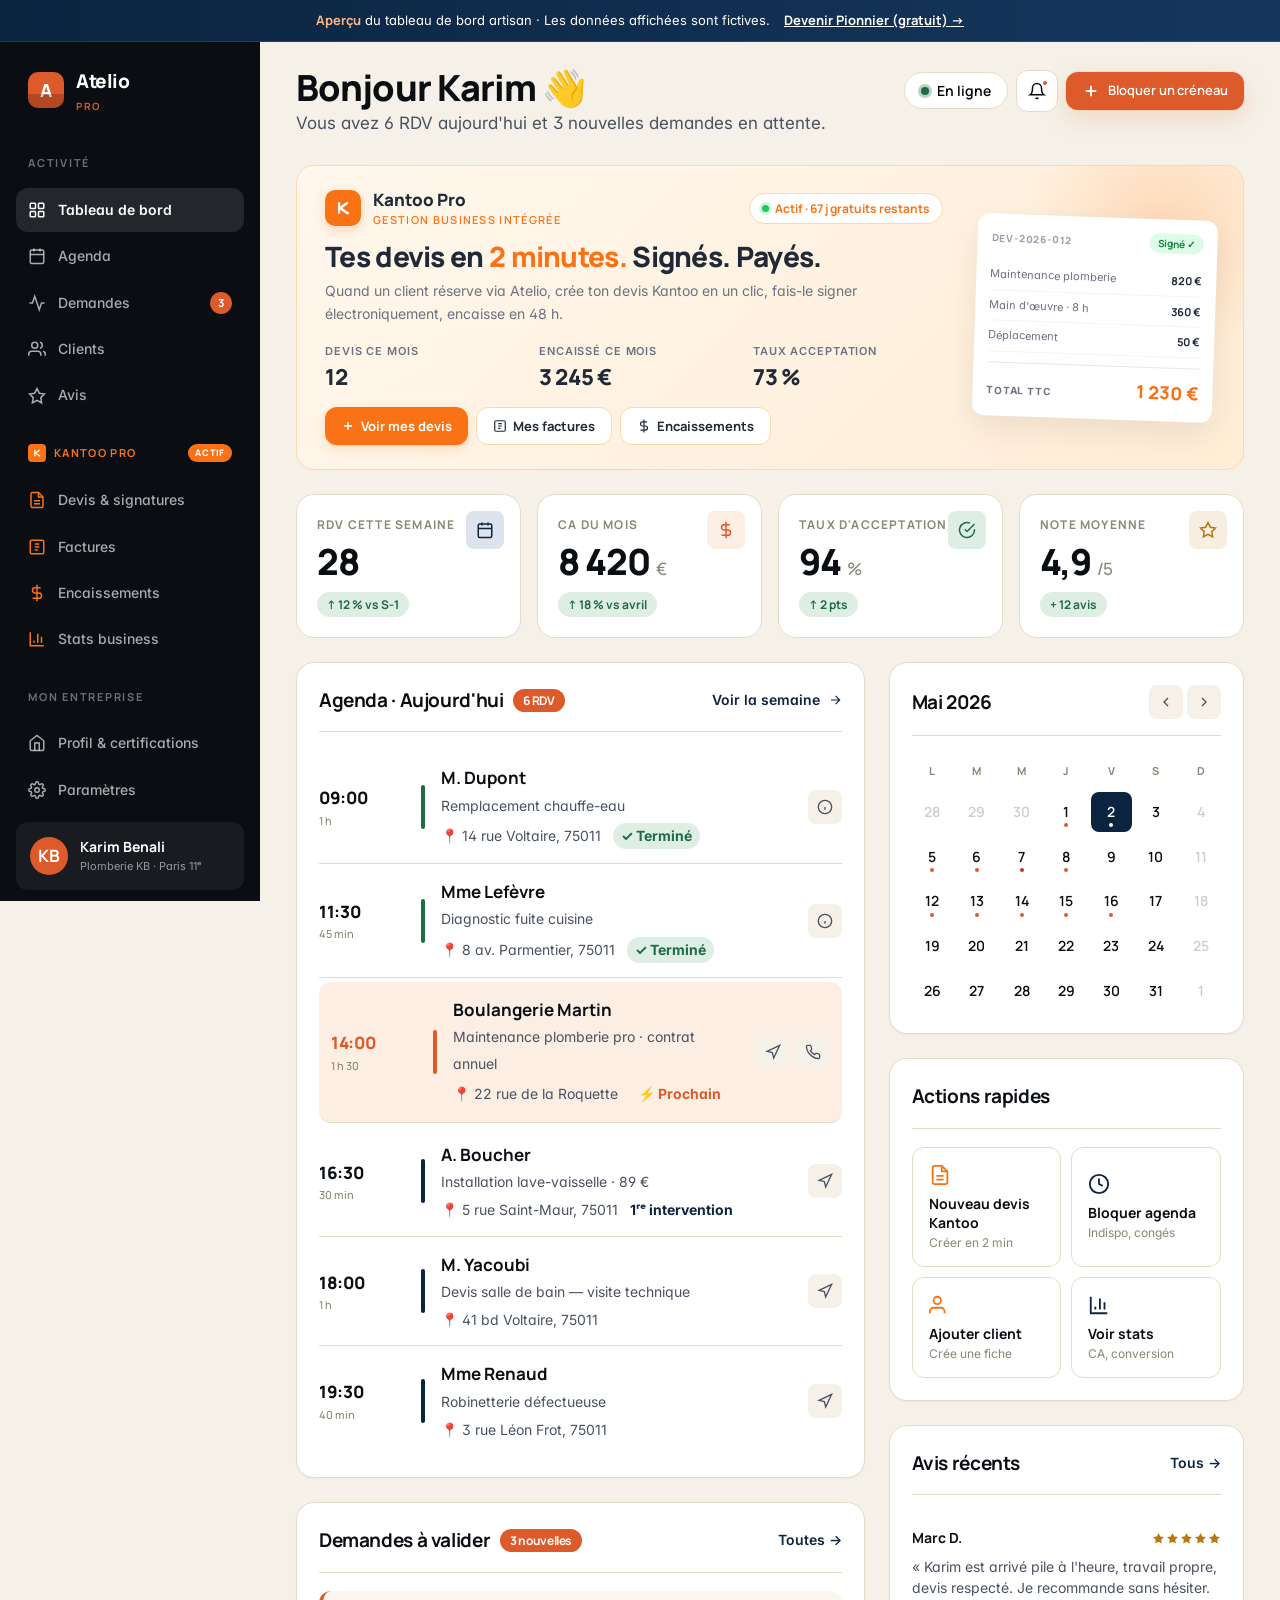
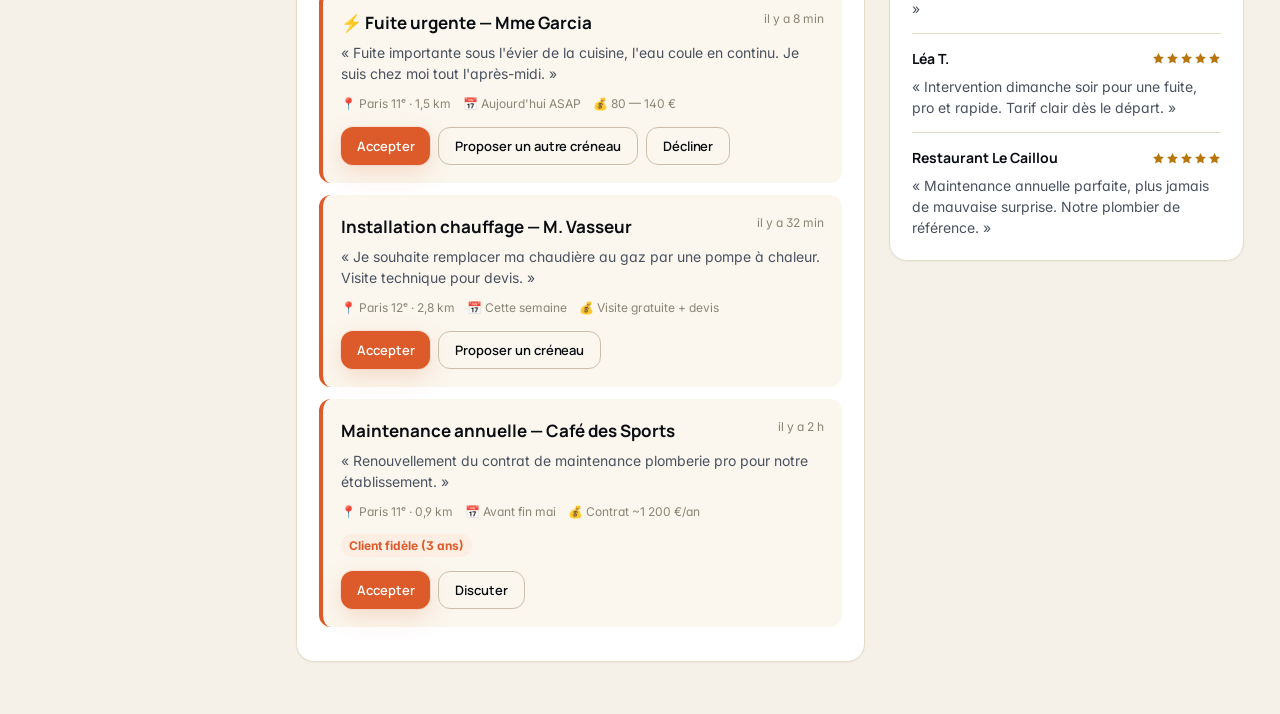
==== commit 5b6e656b: "Add files via upload" ====
--- a/artisan.html
+++ b/artisan.html
@@ -2368,9 +2368,49 @@
       .a-kpi-strip { grid-template-columns: repeat(2, 1fr); }
       .a-rating-hero { grid-template-columns: 1fr; gap: 24px; }
     }
+
+    /* Demo bar — indique clairement que c'est une preview */
+    .demo-bar {
+      position: sticky;
+      top: 0;
+      z-index: 100;
+      background: linear-gradient(90deg, #0B2440 0%, #15375E 100%);
+      color: white;
+      padding: 10px 20px;
+      font-size: 13px;
+      display: flex;
+      align-items: center;
+      justify-content: center;
+      gap: 14px;
+      flex-wrap: wrap;
+      font-family: var(--font-body);
+      border-bottom: 1px solid rgba(255,255,255,0.1);
+    }
+    .demo-bar strong {
+      color: #FFB686;
+      font-family: var(--font-head);
+      font-weight: 700;
+    }
+    .demo-bar a {
+      color: white;
+      font-weight: 700;
+      text-decoration: underline;
+      font-family: var(--font-head);
+    }
+    .demo-bar a:hover { color: #FFB686; }
+    body.has-demo-bar .pro-sidebar { top: 41px; height: calc(100vh - 41px); }
+    @media (max-width: 1100px) {
+      body.has-demo-bar .pro-sidebar { height: auto; top: auto; }
+    }
   </style>
 </head>
-<body>
+<body class="has-demo-bar">
+
+  <!-- Demo bar — préviens que c'est une démo (page accessible via "Voir la démo") -->
+  <div class="demo-bar">
+    <span><strong>Aperçu</strong> du tableau de bord artisan · Les données affichées sont fictives.</span>
+    <a href="devenir-artisan.html">Devenir Pionnier (gratuit) →</a>
+  </div>
 
   <div class="pro-shell">
 
